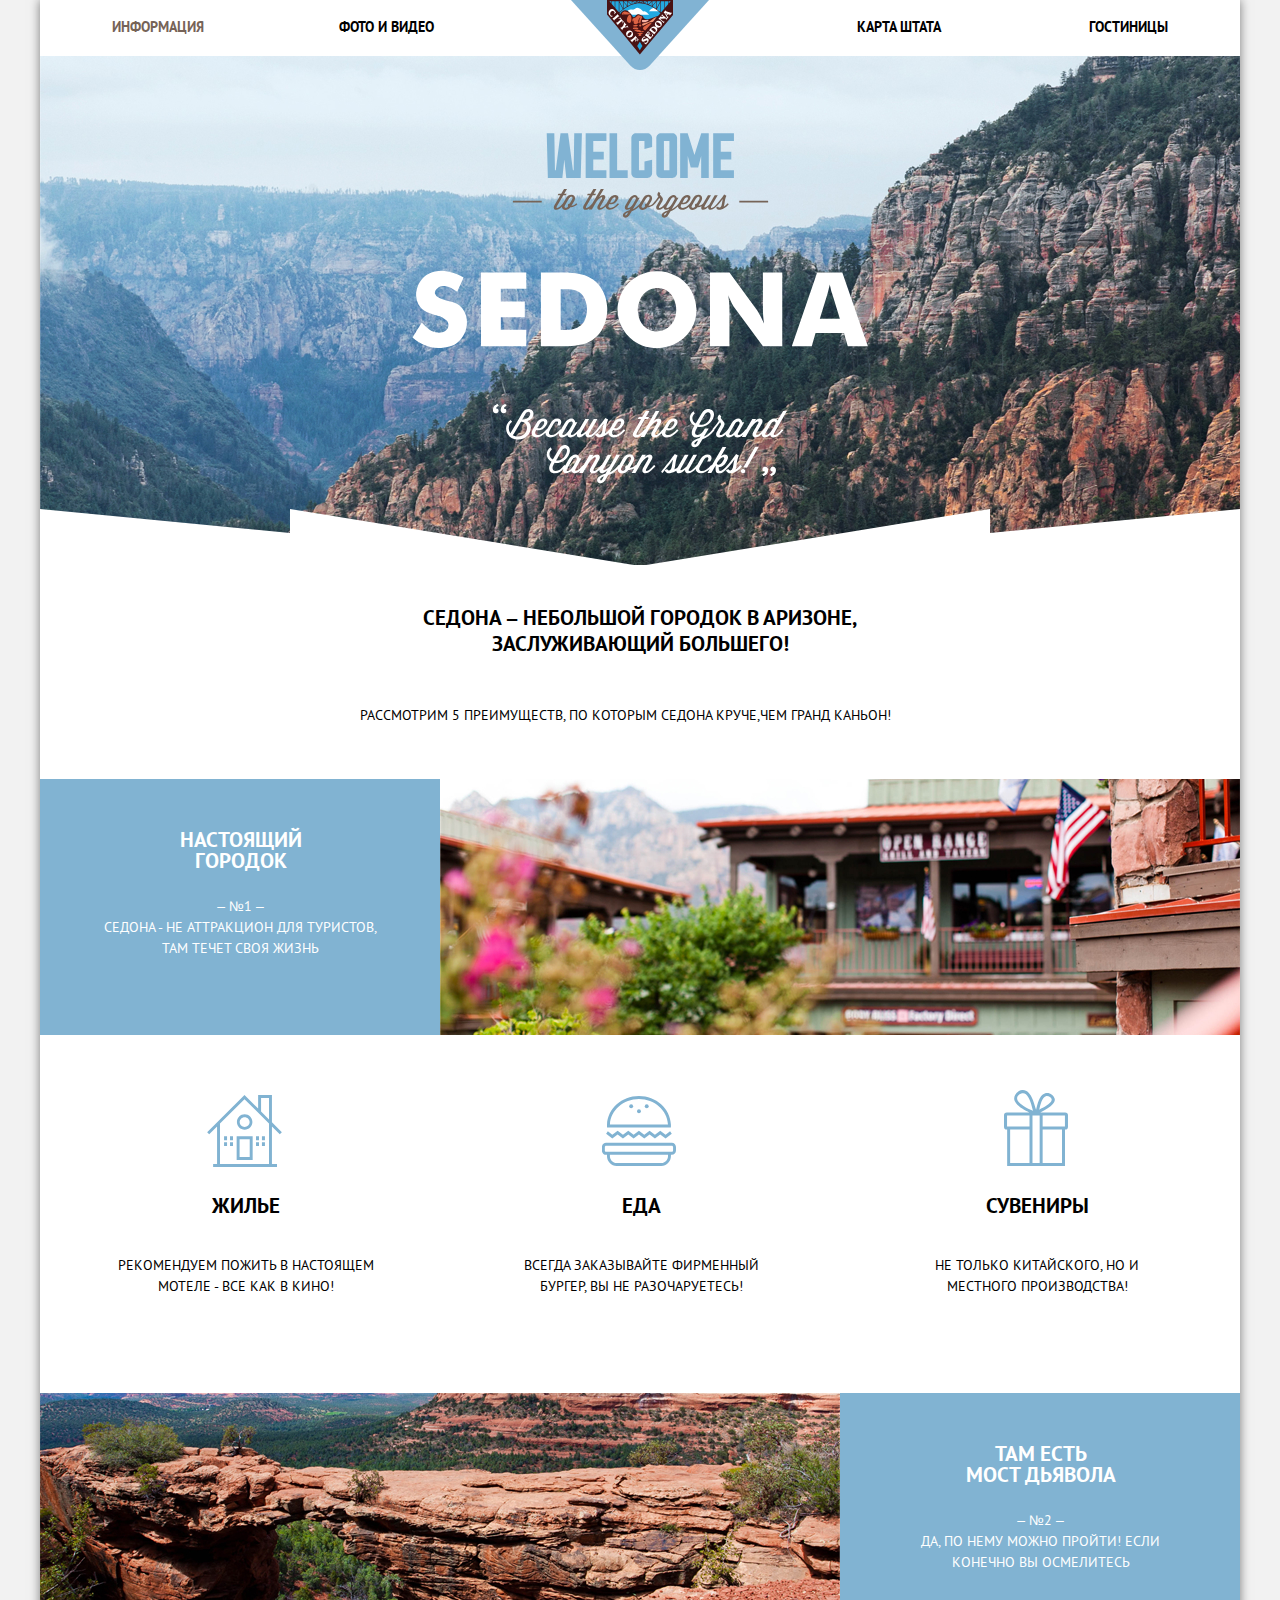
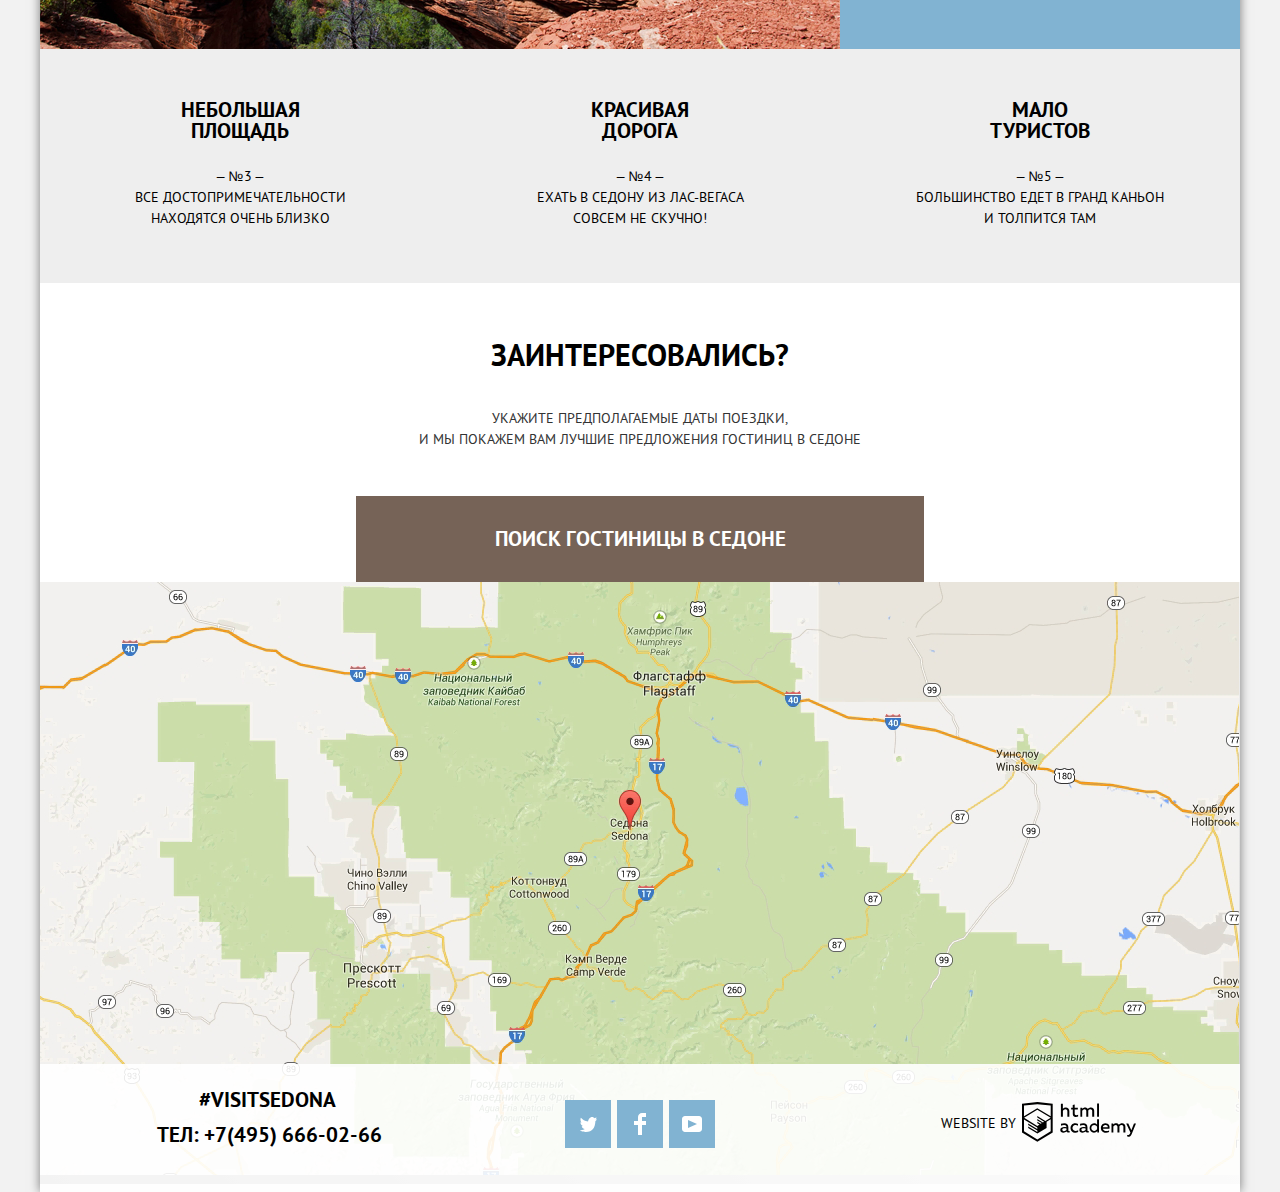
==== index.html @ 70756277 "Добавлен Java Script" ====
<!DOCTYPE html>
<html class="page" lang="ru">

<head>
  <meta charset="utf-8">
  <title>HTML Academy: Седона</title>
  <link rel="stylesheet" href="css/normalize.css">
  <link rel="stylesheet" href="css/style.css">
</head>

<body class="body-page">
  <header class="main-header">
    <nav class="navigation">
      <a class="logo"><img src="img/logo.svg" width="138" height="70" alt="логотип города Седона"></a>
        <ul class="list list-navigation">
          <li class="navigation-item">
            <a class="navigation-item-link navigation-item-link-active" href="#">Информация</a>
          </li>
          <li class="navigation-item">
            <a class="navigation-item-link" href="#">Фото и видео</a>
          </li>
          <li class="navigation-item">
            <a class="navigation-item-link" href="#">Карта штата</a>
          </li>
          <li class="navigation-item">
            <a class="navigation-item-link" href="catalog.html">Гостиницы</a>
          </li>
        </ul>
    </nav>
  </header>
  <main>
    <h1 class="visually-hidden">Добро пожаловать в Седону</h1>
    <section class="background-for-greetings">
      <h2 class="visually-hidden">Приветствуем в прекрасной Седоне, потому что Большой Каньон- отстой!</h2>
      <img class="greeting" src="img/welcome.svg" width="457" height="351" alt="Добро пожаловать в восхитительную Седону">
    </section>
    <section class="advantages">
      <h2 class="visually-hidden">Преимущества Седоны</h2>
      <div class="greetings-content">
        <p class="greetings-content-main">Седона – небольшой городок в Аризоне, заслуживающий большего!</p>
        <p class="greetings-content-item">Рассмотрим 5 преимуществ, по которым Седона круче,чем Гранд Каньон!</p>
      </div>
      <ol class="list list-of-advantages">
        <li class="advantages-item-picture">
            <div class="advantages-item feature-item-picture">
              <h3 class="advantage-title-special">Настоящий<br>городок</h3>
              <p class="advantage-number-special">– №1 –</p>
              <p class="advantage-text-special">Седона - не аттракцион для туристов, там течет своя жизнь</p>
            </div>
          <img class="house-foto" src="img/image-hotel-true-town.jpg" width="800" height="256" alt="Вид отеля в городке">
          <ul class="list part-of-advantages">
            <li class="item-part-advantages picture-house">
              <span class="name-part-advantages">Жилье</span>
              <p class="text-part-advantages">рекомендуем пожить в настоящем мотеле - все как в кино!</p>
            </li>
            <li class="item-part-advantages picture-food">
              <span class="name-part-advantages">Еда</span>
              <p class="text-part-advantages">Всегда заказывайте фирменный бургер, вы не разочаруетесь!</p>
            </li>
            <li class="item-part-advantages picture-souvenirs">
              <span class="name-part-advantages">Сувениры</span>
              <p class="text-part-advantages">Не только китайского, но и местного производства!</p>
            </li>
          </ul>
        </li>
        <li class="advantages-item-picture">
            <img class="bridge-of-the-devil" src="img/image-bridge-of-devil.jpg" width="800" height="256" alt="Вид на мост Дьявола">
            <div class="advantages-item feature-item-picture">
              <h3 class="advantage-title-special">Там есть<br>Мост дьявола</h3>
              <p class="advantage-number-special">– №2 –</p>
              <p class="advantage-text-special"> Да, по нему можно пройти! Если конечно вы осмелитесь</p>
            </div>
        </li>
        <li class="advantages-item advantages-item-gray">
            <h3 class="advantage-title">Небольшая<br> площадь</h3>
            <p class="advantage-number">– №3 –</p>
            <p class="advantage-text">все достопримечательности находятся очень близко</p>
        </li>
        <li class="advantages-item advantages-item-gray">
            <h3 class="advantage-title">Красивая<br>дорога</h3>
            <p class="advantage-number">– №4 –</p>
            <p class="advantage-text">ехать в седону из лас-вегаса совсем не скучно!</p>
        </li>
        <li class="advantages-item advantages-item-gray">
            <h3 class="advantage-title">Мало<br>туристов</h3>
            <p class="advantage-number">– №5 –</p>
            <p class="advantage-text">большинство едет в гранд каньон и толпится там</p>
        </li>
      </ol>
    </section>
    <section class="proposal">
        <h2 class="proposal-title">Заинтересовались?</h2>
        <p class="proposal-content">Укажите предполагаемые даты поездки,<br>
          И мы покажем Вам лучшие предложения гостиниц в Седоне</p>
      <div class="form-wrapper">
        <button class="button button-form">Поиск гостиницы в Седоне</button>
        <form class="find-form" action="https://echo.htmlacademy.ru" method="post" name="Поиск гостиницы в Седоне">
          <div class="find-form-date">
            <label class="find-form-label" for="date-of-arrival">Дата заезда</label>
            <input class="find-form-item arrival-date-text" id="date-of-arrival" type="text" name="arrival-date" placeholder="24 апреля 2017" aria-label="Введите дату заезда" required>
            <button class="button calendar" type="button" aria-label="Открываю календарь">
              <svg width="21" height="23" viewBox="0 0 21 23" fill="none" xmlns="http://www.w3.org/2000/svg">
                <path fill-rule="evenodd" clip-rule="evenodd" d="M16.406 3.02498H19.251C20.217 3.02498 21 3.84698 21 4.86198V21.164C21 22.179 20.217 23 19.251 23H1.75C0.784 23 0 22.179 0 21.164V4.86198C0 3.84698 0.784 3.02498 1.75 3.02498H4.593V1.64798C4.593 1.26698 4.887 0.958984 5.25 0.958984C5.612 0.958984 5.906 1.26698 5.906 1.64798V3.02498H9.844V1.64798C9.844 1.26698 10.138 0.958984 10.501 0.958984C10.862 0.958984 11.156 1.26698 11.156 1.64798V3.02498H15.094V1.64798C15.094 1.26698 15.387 0.958984 15.75 0.958984C16.112 0.958984 16.406 1.26698 16.406 1.64798V3.02498ZM19.5646 21.484C19.6466 21.3979 19.691 21.2828 19.688 21.164H19.689V4.86198C19.689 4.60898 19.493 4.40298 19.252 4.40298H16.407V5.78098C16.407 6.16198 16.113 6.46998 15.751 6.46998C15.388 6.46998 15.095 6.16198 15.095 5.78098V4.40298H11.157V5.78098C11.157 6.16198 10.863 6.46998 10.502 6.46998C10.139 6.46998 9.845 6.16198 9.845 5.78098V4.40298H5.907V5.78098C5.907 6.16198 5.613 6.46998 5.251 6.46998C4.888 6.46998 4.594 6.16198 4.594 5.78098V4.40298H1.75C1.50263 4.40953 1.30696 4.61458 1.312 4.86198V21.164C1.30696 21.4114 1.50263 21.6164 1.75 21.623H19.251C19.3698 21.6201 19.4826 21.5701 19.5646 21.484Z" fill="currentColor"/>
                <path fill-rule="evenodd" clip-rule="evenodd" d="M4.59399 9.2251H7.21899V11.2911H4.59399V9.2251ZM4.59399 12.6681H7.21899V14.7351H4.59399V12.6681ZM7.21899 16.1121H4.59399V18.1781H7.21899V16.1121ZM9.18799 16.1121H11.813V18.1781H9.18799V16.1121ZM11.813 12.6681H9.18799V14.7351H11.813V12.6681ZM9.18799 9.2251H11.813V11.2911H9.18799V9.2251ZM16.406 16.1121H13.781V18.1781H16.406V16.1121ZM13.781 12.6681H16.406V14.7351H13.781V12.6681ZM16.406 9.2251H13.781V11.2911H16.406V9.2251Z" fill="currentColor"/>
                </svg>
              </button>
          </div>
          <div class="find-form-date">
            <label class="find-form-label" for="date-of-checkout">Дата выезда</label>
            <input class="find-form-item checkout-date-text" id="date-of-checkout" type="text" name="checkout-date" placeholder="24 апреля 2017" aria-label="Введите дату выезда" required>
            <button class="button calendar" type="button" aria-label="Открываю календарь">
              <svg width="21" height="23" viewBox="0 0 21 23" fill="none" xmlns="http://www.w3.org/2000/svg">
                <path fill-rule="evenodd" clip-rule="evenodd" d="M16.406 3.02498H19.251C20.217 3.02498 21 3.84698 21 4.86198V21.164C21 22.179 20.217 23 19.251 23H1.75C0.784 23 0 22.179 0 21.164V4.86198C0 3.84698 0.784 3.02498 1.75 3.02498H4.593V1.64798C4.593 1.26698 4.887 0.958984 5.25 0.958984C5.612 0.958984 5.906 1.26698 5.906 1.64798V3.02498H9.844V1.64798C9.844 1.26698 10.138 0.958984 10.501 0.958984C10.862 0.958984 11.156 1.26698 11.156 1.64798V3.02498H15.094V1.64798C15.094 1.26698 15.387 0.958984 15.75 0.958984C16.112 0.958984 16.406 1.26698 16.406 1.64798V3.02498ZM19.5646 21.484C19.6466 21.3979 19.691 21.2828 19.688 21.164H19.689V4.86198C19.689 4.60898 19.493 4.40298 19.252 4.40298H16.407V5.78098C16.407 6.16198 16.113 6.46998 15.751 6.46998C15.388 6.46998 15.095 6.16198 15.095 5.78098V4.40298H11.157V5.78098C11.157 6.16198 10.863 6.46998 10.502 6.46998C10.139 6.46998 9.845 6.16198 9.845 5.78098V4.40298H5.907V5.78098C5.907 6.16198 5.613 6.46998 5.251 6.46998C4.888 6.46998 4.594 6.16198 4.594 5.78098V4.40298H1.75C1.50263 4.40953 1.30696 4.61458 1.312 4.86198V21.164C1.30696 21.4114 1.50263 21.6164 1.75 21.623H19.251C19.3698 21.6201 19.4826 21.5701 19.5646 21.484Z" fill="currentColor"/>
                <path fill-rule="evenodd" clip-rule="evenodd" d="M4.59399 9.2251H7.21899V11.2911H4.59399V9.2251ZM4.59399 12.6681H7.21899V14.7351H4.59399V12.6681ZM7.21899 16.1121H4.59399V18.1781H7.21899V16.1121ZM9.18799 16.1121H11.813V18.1781H9.18799V16.1121ZM11.813 12.6681H9.18799V14.7351H11.813V12.6681ZM9.18799 9.2251H11.813V11.2911H9.18799V9.2251ZM16.406 16.1121H13.781V18.1781H16.406V16.1121ZM13.781 12.6681H16.406V14.7351H13.781V12.6681ZM16.406 9.2251H13.781V11.2911H16.406V9.2251Z" fill="currentColor"/>
                </svg>
              </button>
          </div>
          <div class="find-form-visitors-wrapper">
            <div class="find-form-visitors">
              <label class="find-form-label label-adults" for="adults">Взрослые:</label>
              <div class="find-form-visitors-item">
                <button class="button button-minus" type="button" aria-label="Уменьшить количество взрослых">
                  <svg class="minus-picture" width="12" height="3" viewBox="0 0 12 3" xmlns="http://www.w3.org/2000/svg">
                    <rect width="12" height="3"/>
                  </svg>
                </button>
                <input class="input find-form-item adults-number spiner-delete" type="number" name="number-of-adults" id="adults" placeholder="2" min="0" aria-label="Ввести количество взрослых">
                <button class="button button-plus" type="button" aria-label="Увеличить количество взрослых">
                  <svg width="11" height="11" viewBox="0 0 11 11" xmlns="http://www.w3.org/2000/svg">
                    <path fill-rule="evenodd" clip-rule="evenodd" d="M4.23086 6.76932V11H6.76932V6.76932H11V4.23086H6.76932V0H4.23085V4.23086H0V6.76932H4.23086Z"/>
                  </svg>
                </button>
              </div>
            </div>
            <div class="find-form-visitors">
              <label class="find-form-label label-children" for="children">Дети:</label>
              <div class="find-form-visitors-item">
                <button class="button button-minus" type="button" aria-label="Уменьшить количество детей">
                  <svg class="minus-picture" width="12" height="3" viewBox="0 0 12 3" xmlns="http://www.w3.org/2000/svg">
                    <rect width="12" height="3"/>
                  </svg>
                </button>
                <input class="input find-form-item children-number spiner-delete" type="number" name="number-of-children" id="children" placeholder="0" min="0" aria-label="Ввести количество детей">
                <button class="button button-plus" type="button" aria-label="Увеличить количество детей">
                  <svg width="11" height="11" viewBox="0 0 11 11" xmlns="http://www.w3.org/2000/svg">
                    <path fill-rule="evenodd" clip-rule="evenodd" d="M4.23086 6.76932V11H6.76932V6.76932H11V4.23086H6.76932V0H4.23085V4.23086H0V6.76932H4.23086Z"/>
                  </svg>
                </button>
              </div>
            </div>
          </div>
          <button class="button button-find" type="submit">Найти</button>
        </form>
      </div>
    </section>
    <section>
      <h2 class="visually-hidden">Карта местонахождения Седоны</h2>
      <div class="wrapper-map">
        <iframe src="https://www.google.com/maps/embed?pb=!1m18!1m12!1m3!1d838135.7737049005!2d-112.32454442471088!3d34.85703474529439!2m3!1f0!2f0!3f0!3m2!1i1024!2i768!4f13.1!3m3!1m2!1s0x872da132f942b00d%3A0x5548c523fa6c8efd!2z0KHQtdC00L7QvdCwLCDQkNGA0LjQt9C-0L3QsCA4NjMzNiwg0KHQqNCQ!5e0!3m2!1sru!2sru!4v1592924100753!5m2!1sru!2sru" width="1200" height="594" style="border:0;" allowfullscreen="" aria-hidden="false" tabindex="0"></iframe>
      </div>
    </section>
  </main>
  <footer class="main-footer index">
    <div class="container">
      <div class="contacts">
        <p>#visitsedona</p>
        <a href="tel:+74956660266" aria-label="Позвонить по телефону"> тел: +7(495) 666-02-66</a>
      </div>
        <ul class="list social-networks-list">
          <li class="social-networks-item">
            <a class="social-link" href="#" aria-label="Переход на Twiiter">
              <svg width="17" height="16" viewBox="0 0 17 16" fill="none" xmlns="http://www.w3.org/2000/svg">
                <path d="M10.95 1.14409C12.635 0.648089 13.934 1.41409 14.527 2.32309C15.2 2.09209 15.858 1.84209 16.538 1.61509C16.5249 2.30145 16.2117 2.94761 15.681 3.38309C16.366 3.55309 16.985 2.89209 16.985 2.89209C16.816 3.89209 15.979 4.68009 15.422 4.91609C15.191 11.6661 12.247 16.1331 5.34498 15.9981H4.89898C4.48898 15.9981 0.734977 15.5381 0.000976562 14.1111C2.27198 14.3071 3.89398 13.6891 4.69398 12.9341C3.73398 12.6341 2.01498 12.4571 1.71498 9.98409C2.06398 10.0901 2.27898 10.2121 2.90498 10.1031C1.70498 9.24709 0.373977 8.53009 0.447977 6.33009C0.732977 6.65809 1.51498 6.86609 1.78798 6.80209C1.08498 6.56109 -0.182023 3.44209 0.893977 1.85009C2.71198 3.70409 4.62898 5.45609 8.04598 5.62309C8.25398 3.33009 9.18298 1.79309 10.95 1.14409Z" fill="white"/>
                </svg>
            </a>
          </li>
          <li class="social-networks-item">
            <a class="social-link" href="#" aria-label="Переход на Facebook">
              <svg width="12" height="22" viewBox="0 0 12 22" fill="none" xmlns="http://www.w3.org/2000/svg">
                <path d="M12 4V0H8C5.79086 0 4 1.79086 4 4V8H0V12H4V22H8V12H12V8H8V4H12Z" fill="white"/>
                </svg>
            </a>
          </li>
          <li class="social-networks-item">
            <a class="social-link" href="#" aria-label="Переход на Youtube">
              <svg width="20" height="16" viewBox="0 0 20 16" fill="none" xmlns="http://www.w3.org/2000/svg">
                <path fill-rule="evenodd" clip-rule="evenodd" d="M3 0H17C18.65 0 20 1.35 20 3V13C20 14.65 18.65 16 17 16H3C1.35 16 0 14.65 0 13V3C0 1.35 1.35 0 3 0ZM6.027 4.002V11.998L15.014 8L6.027 4.002Z" fill="white"/>
                </svg>
            </a>
          </li>
        </ul>
      <div class="developer">
        <p class="developer-text">Website by </p>
        <a class="developer-link" href="https://htmlacademy.ru/intensive/htmlcss" aria-label="Переход на HTML Academy">
          <svg width="115" height="41" viewBox="0 0 115 41" fill="none" xmlns="http://www.w3.org/2000/svg">
            <path fill-rule="evenodd" clip-rule="evenodd" d="M15.5197 1.05737H15.3509L0 2.71895V31.4945L15.3509 40.8382L30.7018 31.4945V2.71895L15.5197 1.05737ZM77.0183 2.62185H75.0876V15.7311H77.0183V2.62185ZM40.8619 2.63264V7.76843C41.6131 6.9864 42.6386 6.5436 43.7105 6.53843C44.6823 6.47908 45.6329 6.84495 46.3253 7.54479C47.0177 8.24462 47.3866 9.21244 47.3399 10.2068V15.7634H45.367V10.4658C45.4231 9.94897 45.2754 9.43059 44.9566 9.02553C44.6377 8.62047 44.174 8.36218 43.6683 8.3079H43.3518C42.3456 8.36979 41.4321 8.9295 40.9041 9.80764V15.7634H38.8995V2.63264H40.8619ZM77.0183 31.4837H75.2775V30.0595C74.4828 31.1353 73.23 31.7538 71.9119 31.7211C69.4751 31.5528 67.5825 29.4822 67.5825 26.9845C67.5825 24.4867 69.4751 22.4162 71.9119 22.2479C73.1195 22.2052 74.2818 22.7203 75.0771 23.6505V18.3205H77.0183V31.4837ZM47.0656 30.0595C47.263 30.0515 47.4583 30.0152 47.6459 29.9516V31.3866C47.2482 31.5404 46.826 31.6172 46.4009 31.6132C45.6482 31.6769 44.9394 31.2429 44.639 30.5342C43.7036 31.31 42.5302 31.7227 41.3261 31.6995C39.733 31.6995 38.256 30.804 38.256 28.9482C38.256 26.65 40.3661 25.9379 42.1702 25.9379C42.9402 25.9505 43.707 26.0408 44.4596 26.2076V25.884C44.4596 24.805 43.6578 23.9742 42.1491 23.9742C41.0585 23.9764 39.9804 24.2116 38.9839 24.6647V22.8305C40.0678 22.451 41.204 22.2506 42.3495 22.2371C44.8394 22.2371 46.3693 23.4455 46.3693 26.1753V29.4121C46.3546 29.5668 46.401 29.721 46.4981 29.8406C46.5951 29.9601 46.7349 30.035 46.8862 30.0487H47.0656V30.0595ZM40.2711 28.8403C40.298 29.229 40.4761 29.5905 40.7655 29.844C41.055 30.0974 41.4317 30.2217 41.8115 30.189H41.9275C42.8819 30.1906 43.7973 29.8022 44.4702 29.11V27.5779C43.842 27.4414 43.2026 27.3655 42.5605 27.3513C41.5055 27.3513 40.2817 27.7074 40.2817 28.8403H40.2711ZM56.0229 22.9384C55.1962 22.4632 54.2596 22.2246 53.3115 22.2479H52.9422C51.7332 22.2873 50.5891 22.8166 49.7619 23.7192C48.9347 24.6218 48.4923 25.8236 48.5321 27.06V27.5024C48.6957 30.0004 50.805 31.8921 53.2482 31.7318C54.2519 31.7555 55.2477 31.5452 56.1601 31.1168V29.2718C55.3769 29.7215 54.4945 29.9591 53.5963 29.9624C52.5199 30.0288 51.4963 29.4793 50.9385 28.5356C50.3806 27.5918 50.3806 26.4095 50.9385 25.4658C51.4963 24.522 52.5199 23.9725 53.5963 24.039C54.461 24.0357 55.3066 24.2989 56.0229 24.7942V22.9384ZM66.1514 30.0595C66.3488 30.0515 66.5441 30.0152 66.7317 29.9516V31.3866C66.334 31.5404 65.9118 31.6172 65.4867 31.6132C64.734 31.6769 64.0252 31.2429 63.7248 30.5342C62.7894 31.31 61.616 31.7227 60.4119 31.6995C58.8188 31.6995 57.3417 30.804 57.3417 28.9482C57.3417 26.65 59.4518 25.9379 61.256 25.9379C62.0259 25.9505 62.7928 26.0408 63.5454 26.2076V25.884C63.5454 24.805 62.7436 23.9742 61.2349 23.9742C60.1443 23.9764 59.0662 24.2116 58.0697 24.6647V22.8305C59.1536 22.451 60.2897 22.2506 61.4353 22.2371C63.9252 22.2371 65.455 23.4455 65.455 26.1753V29.4121C65.4404 29.5668 65.4868 29.721 65.5838 29.8406C65.6809 29.9601 65.8207 30.035 65.972 30.0487H66.1514V30.0595ZM59.855 29.8481C59.5632 29.5943 59.3837 29.2311 59.3569 28.8403H59.378C59.378 27.7074 60.5385 27.3513 61.6569 27.3513C62.299 27.3655 62.9383 27.4414 63.5665 27.5779V29.11C62.8937 29.8022 61.9782 30.1906 61.0239 30.189H60.9078C60.5263 30.2247 60.1469 30.1019 59.855 29.8481ZM69.3271 26.9305C69.3271 25.2859 70.6308 23.9526 72.239 23.9526L72.2601 24.0066C73.4742 24.0066 74.5742 24.7382 75.0665 25.8732V28.0311C74.5856 29.1871 73.4673 29.9296 72.239 29.9084C70.6308 29.9084 69.3271 28.5752 69.3271 26.9305ZM83.3486 22.2479C86.8408 22.2479 88.0541 25.1395 87.4844 27.7397H80.922C81.1436 29.3582 82.6839 30.0163 84.2876 30.0163C85.2509 30.0196 86.2027 29.8021 87.0729 29.3797V31.1061C86.0736 31.5421 84.9939 31.7519 83.9078 31.7211C81.2385 31.7211 78.8963 30.189 78.8963 26.9521C78.8362 25.7502 79.2482 24.5736 80.0408 23.6841C80.8334 22.7945 81.9408 22.2658 83.1165 22.2155H83.3486V22.2479ZM80.8693 26.1753C80.9704 24.8237 82.1216 23.8104 83.4436 23.9095H83.4858C84.1064 23.8531 84.7196 24.08 85.1612 24.5295C85.6028 24.979 85.8275 25.6051 85.7752 26.24H80.8693V26.1753ZM89.489 31.4621V22.4961H91.2298V23.575C91.9777 22.7197 93.041 22.2229 94.1628 22.2047C95.2951 22.1328 96.3712 22.7163 96.9482 23.7153C97.7407 22.8335 98.8477 22.3161 100.018 22.2803C100.952 22.2327 101.859 22.6011 102.507 23.2901C103.154 23.9792 103.478 24.9213 103.394 25.8732V31.4837H101.39V25.9271C101.437 25.4734 101.306 25.0191 101.024 24.6647C100.743 24.3104 100.336 24.0852 99.8917 24.039H99.6174C98.7512 24.0941 97.9525 24.536 97.4335 25.2474V31.4837H95.4289V25.9271C95.4728 25.47 95.3357 25.0139 95.0481 24.6611C94.7606 24.3082 94.3467 24.088 93.8991 24.0497H93.6881C92.7466 24.1344 91.8915 24.6449 91.3564 25.4416V31.5161H89.5312L89.489 31.4621ZM113.977 22.4745H111.972L109.324 29.2718L106.306 22.4853H104.196L108.417 31.5484L108.237 32.0016C107.72 33.3611 107.003 34.0516 106.053 34.0516C105.75 34.0548 105.447 34.0112 105.156 33.9221V35.6161C105.536 35.7125 105.926 35.7632 106.317 35.7671C107.646 35.7671 108.902 35.0226 109.851 32.6813L113.977 22.4745ZM52.689 6.78658V3.54974L50.7266 4.01369V6.73264H49.144V8.49132H50.7899V12.9905C50.7231 13.817 51.0244 14.6301 51.61 15.2038C52.1955 15.7775 53.0028 16.0505 53.8073 15.9468C54.5996 15.9535 55.3875 15.8259 56.139 15.5692V13.8429C55.5727 14.0781 54.9672 14.199 54.356 14.199C53.2165 14.199 52.689 13.8105 52.689 12.6237V8.5129H55.8541V6.78658H52.689ZM58.3862 15.7526V6.75421H60.1376V7.83316C60.8811 6.97655 61.9403 6.476 63.0601 6.45211C64.1624 6.38099 65.2146 6.93142 65.8032 7.88711C66.5958 7.00534 67.7028 6.48794 68.8734 6.45211C69.8138 6.41462 70.7233 6.79859 71.364 7.50353C72.0046 8.20846 72.3126 9.16418 72.2073 10.1205V15.7418H70.2028V10.1853C70.2499 9.73151 70.1184 9.27721 69.8373 8.92287C69.5561 8.56853 69.1485 8.34334 68.7046 8.29711H68.4619C67.5957 8.35228 66.797 8.7942 66.278 9.50553V15.7418H64.2734V10.1853C64.3206 9.73151 64.1891 9.27721 63.9079 8.92287C63.6268 8.56853 63.2191 8.34334 62.7752 8.29711H62.5326C61.5911 8.38181 60.736 8.89229 60.2009 9.68895V15.7634H58.3862V15.7526ZM28.6972 30.3033L28.7078 30.2968L28.6972 30.3184V30.3033ZM28.6972 18.3205V30.3033L15.3509 38.4321L2.00459 30.3184V18.5147L15.2876 26.6068V28.0311L6.18257 22.5284V23.9418L15.3404 29.5632V31.0629L6.19312 25.4955V26.9521L15.3509 32.5734L24.5826 26.9197V20.8129L28.6972 18.3205ZM28.7078 16.7776L25.0362 18.9355L23.3482 20.0145L15.3087 15.0837V16.4971L22.156 20.7266L22.0083 20.8237L20.9532 21.4063L15.2876 17.9537V19.3995L19.761 22.1184L18.706 22.8413L15.3298 20.7913V22.2047L17.5454 23.5426L15.2982 24.9021L2.11009 16.864L15.3087 8.72869L28.7078 16.7776ZM15.2876 7.27211L28.7078 15.3534V4.56395L15.3615 3.12895L2.01514 4.56395V15.3534L15.2876 7.27211Z" fill="currentColor"/>
          </svg>
        </a>
      </div>
    </div>
  </footer>
  <script src="/js/form.js"></script>
</body>
</html>
---- css/style.css ----
@font-face {
  font-family: "PT Sans";
  font-weight: normal;
  font-style: normal;
  src: local("PT Sans"),
    url("../fonts/ptsans.woff2") format("woff2"),
    url("../fonts/ptsans.woff") format("woff");
}

@font-face {
  font-family: "PT Sans";
  font-weight: bold;
  src: local("PT Sans Bold"),
  url("../fonts/ptsansbold.woff2") format("woff2"),
  url("../fonts/ptsansbold.woff") format("woff");
}

:root {
  --basic-grey: #888888;
  --basic-grey-light: #f2f2f2;
  --basic-grey-dark: #666666;
  --basic-black: #000000;
  --basic-black-light: #333333;
  --basic-white: #ffffff;
  --basic-blue-light: #81b3d2;
  --basic-blue: #669ec0;
  --basic-blue-dark: #5496bd;
  --basic-grey-rectangle: #eeeeee;
  --basic-grey-hover: #ebebeb;
  --basic-brown: #604e43;
  --basic-brown-light: #766357;
  --basic-brown-dark: #503e33;
  --basic-transparent-footer: rgba(255, 255, 255, 0.9);
  --basic-button-active: rgba(255, 255, 255, 0.3);
  --basic-body-shadow: rgba(0, 0, 0, 0.5);
  --basic-grey-disabled: #6a6a6a;
  --basic-grey-line: #e5e5e5;
  --basic-grey-slider: #ababab;
  --basic-grey-minus: #a9a9a9;
  --bground-image-full-gradient-from: #86b7d5;
  --bground-image-full-gradient-to: #e1ab84;
  --bground-filter-gradient-from: #698fb6;
  --bground-filter-gradient-to: #735c54;
  --star-width: 23px;
}

*,
*::before,
*::after {
  box-sizing: border-box;
}

.spiner-delete::-webkit-outer-spin-button,
.spiner-delete::-webkit-inner-spin-button {
  -webkit-appearance: none;
  margin: 0;
}

.spiner-delete {
  -moz-appearance: textfield;
}

a {
  text-decoration: none;
}

.navigation-item-link,
.developer-link,
.hotel-title {
  color: var(--basic-black);
}

.navigation-item-link:not(.navigation-item-link-active):hover,
.developer-link:hover,
.hotel-title:hover {
  color: var(--basic-blue-light);
}

.navigation-item-link:not(.navigation-item-link-active):active,
.developer-link:active,
.hotel-title:active {
  color: var(--basic-black);
  opacity: 0.3;
}

.navigation-item-link-active {
  color: var(--basic-brown-light);
}

body {
  max-width: 1200px;
  margin-left: auto;
  margin-right: auto;

  font-style: normal;
  font-size: 14px;
  line-height: 26px;
  font-family: "PT Sans", Arial, sans-serif;
  text-transform: uppercase;
  color: var(--basic-black);

  background-color: var(--basic-grey-light);
  box-shadow: 0 0 10px var(--basic-body-shadow);
}

.page {
  height: 100%;
}
.body-page {
  display: grid;
  grid-template-rows: min-content 1fr min-content;
  align-content: start;
  min-height: 100%;
}

.list {
  padding: 0;
  margin: 0;
  list-style: none;
}

.button {
  line-height: 21px;
  font-weight: bold;
  color: var(--basic-white);
  border: none;
  text-transform: uppercase;
  outline: none;
}

.input {
  border: 0;
  outline: none;
}

.visually-hidden {
  position: absolute;

  width: 1px;
  height: 1px;
  margin: -1px;
  padding: 0;

  overflow: hidden;
  border: 0;
  clip: rect(0 0 0 0);
}

.main-header {
  min-height: 56px;

  background-color: var(--basic-white);
}

.navigation {
  position: relative;

  padding-top: 14px;
  padding-bottom: 16px;
}

.list-navigation {
  display: grid;
  grid-template-columns: 227px 1fr 1fr 227px;
  grid-template-rows: auto;
  align-content: center;
  margin-left: 72px;
  margin-right: 72px;
}

.navigation-item:nth-child(4n+3){
  text-align: right;
}

.navigation-item:nth-child(4n+4) {
  text-align: right;
}

.navigation li {
  font-weight: bold;
}

.logo {
  position: absolute;
  top: 0;
  left: calc((100% - 138px) / 2);
  z-index: 1;
}

.background-for-greetings {
  position: relative;

  display: flex;
  min-height: 509px;

  background-image: url("../img/background-photo-full.jpg"), linear-gradient(to right bottom, var(--bground-image-full-gradient-from), var(--bground-image-full-gradient-to));
  background-size: cover;
  background-repeat: no-repeat;
}

.background-for-greetings::after {
  position: absolute;
  top: 453px;

  display: block;
  width: 1200px;
  height: 57px;

  content: "";
  background-image: url("../img/background-mask.svg");
  background-repeat: no-repeat;
}

.greeting {
  margin-left: auto;
  margin-right: auto;
  margin-top: 77px;
}

.greetings-content {
  padding-top: 1px;

  font-size: 21px;
  font-weight: bold;
  text-align: center;
}

.greetings-content-main {
  max-width: 470px;
  min-height: 80px;
  margin-bottom: 17px;
  margin-top: 39px;
  margin-left: auto;
  margin-right: auto;

  text-align: center;
}

.greetings-content-item {
  margin-top: 16px;
  margin-left: 270px;
  margin-bottom: 51px;
  margin-right: 300px;

  font-style: normal;
  font-size: 14px;
  line-height: 26px;
  font-weight: normal;
}

.advantages {
  background-color: var(--basic-white);
}

.list-of-advantages {
  display: flex;
  flex-wrap: wrap;
}

.feature-picture {
  display: grid;
  grid-template-columns: 1fr 2fr;
}

.feature-item-picture {
  display: inline-block;
  vertical-align: middle;

  text-align: center;
  color: var(--basic-white);

  background-color: var(--basic-blue-light);
}

.advantages-item-picture {
  display: flex;
  flex-wrap: wrap;

  background-color: var(--basic-blue-light);
}

.name-part-advantages,
.advantage-title-special,
.advantage-title {
  font-style: normal;
  font-size: 21px;
  line-height: 21px;
  font-weight: bold;
  text-align: center;
}

.advantages-item {
  max-width: 400px;
  padding-top: 50px;
  padding-right: 51px;
  padding-bottom: 54px;
  padding-left: 52px;

  text-align: center;
}

.advantages-item h3,
.advantages-item p {
  margin: 0;
  padding: 0;
}

.advantages-item-gray {
  padding-left: 71px;
  padding-right: 71px;

  background-color: var(--basic-grey-rectangle);
}

.advantages-item h3 {
  margin-bottom: 25px;
}

.advantage-number,
.advantage-number-special {
  margin-bottom: 23px;

  text-align: center;
  line-height: 21px;
}

.advantage-text,
.advantage-text-special {
  line-height: 21px;
}

.part-of-advantages {
  display: grid;
  grid-template-columns: 1fr 1fr 1fr;

  background-color: var(--basic-white);
}

.item-part-advantages {
  display: block;
  vertical-align: middle;

  text-align: center;
}

.item-part-advantages:first-child {
  position: relative;

  padding-top: 160px;
  padding-right: 62px;
  padding-bottom: 82px;
  padding-left: 73px;
}

.item-part-advantages:nth-child(2) {
  position: relative;

  padding-top: 160px;
  padding-right: 59px;
  padding-bottom: 82px;
  padding-left: 61px;
}

.item-part-advantages:last-child {
  position: relative;

  padding-top: 160px;
  padding-right: 65px;
  padding-bottom: 81px;
  padding-left: 59px;
}

.picture-house::before {
  position: absolute;
  top: 60px;
  left: 167px;

  margin-left: auto;
  margin-right: auto;

  content: url("../img/icon-house.svg");
}

.picture-food::before {
  position: absolute;
  top: 61px;
  left: 162px;

  margin-left: auto;
  margin-right: auto;

  content: url("../img/icon-food.svg");
}

.picture-souvenirs::before {
  position: absolute;
  top: 55px;
  right: 172px;

  content: url("../img/icon-souvenirs.svg");
}

.image-part-advantages {
  margin-left: auto;
  margin-right: auto;
}

.name-part-advantages {
  display: inline-block;
  margin-bottom: 25px;
}

.text-part-advantages {
  line-height: 21px;
}

.proposal {
  position: relative;

  padding-top: 55px;
  padding-bottom: 86px;

  background-color: var(--basic-white);
}

.proposal-title {
  margin-top: 0;
  margin-bottom: 36px;

  font-size: 30px;
  line-height: 34px;
  font-weight: bold;
  color: var(--basic-black);
  text-align: center;
}

.proposal-content {
  margin-bottom: 46px;

  font-size: 14px;
  line-height: 21px;
  font-weight: normal;
  color: var(--basic-black-light);
  text-align: center;
}

.form-wrapper {
  position: absolute;
  left: 316px;

  max-width: 568px;
  max-height: 481px;
  margin-left: auto;
  margin-right: auto;
}

.button-form {
  width: 568px;
  height: 86px;

  font-style: normal;
  font-size: 21px;
  line-height: 26px;
  font-weight: bold;

  background-color: var(--basic-brown-light);
}

.find-form {
  background-color: var(--basic-white);
}

.wrapper-map {
  background-image: url("../img/map.png"), linear-gradient(45deg, var(--basic-grey), var(--basic-grey-light));
  background-repeat: no-repeat;
}

.index {
  z-index: 2;

  margin-top: -120px;
}

.main-footer {
  background-color: var(--basic-transparent-footer);
}
.container {
  display: grid;
  grid-template-columns: 1fr 1fr 1fr;
  min-height: 120px;
}

.contacts {
  display: flex;
  flex-direction: column;
  align-items: flex-start;
  padding-top: 23px;
  padding-bottom: 36px;
  padding-left: 117px;
}

.contacts p {
  margin-top: 0;
  margin-bottom: 9px;
  width: auto;
  padding-left: 42px;

  font-size: 21px;
  font-weight: bold;
  color: var(--basic-black);
}

.contacts a {
  width: auto;

  font-size: 21px;
  font-weight: bold;
  color: var(--basic-black);
}

.social-networks-list {
  display: grid;
  grid-template-columns: 46px 46px 46px;
  align-content: center;
  column-gap: 6px;
  justify-content: center;
  height: 120px;
}

.social-networks-item {
  width: 46px;
  height: 48px;

  background-color: var(--basic-blue-light);
}

.social-link {
  display: flex;
  height: 100%;
}

.social-networks-item svg {
  margin: auto;
}

.developer {
  display: flex;
  align-items: center;
  justify-content: flex-end;
  padding-top: 37px;
  padding-right: 103px;
  padding-bottom: 42px;
}

.developer-text {
  margin: 0;
  padding-bottom: 5px;
  font-weight: normal;
}

.developer-link {
  display: block;
  width: 115px;
  margin-left: 6px;
}

.developer img {
  vertical-align: middle;

  box-sizing: content-box;
}

/*modal*/
.modal {
  width: 568px;
  height: 486px;
}

.modal h2 {
  height: 86px;
  margin: 0;

  font-size: 21px;
  line-height: 26px;
  text-align: center;
  font-weight: bold;
  color: var(--basic-white);

  background-color: var(--basic-brown-light);
}

.filters-of-hotels {
  min-height: 217px;
}

.form-filter {
  display: grid;
  grid-template-columns: 2fr 1fr;
  width: 1200px;
  min-height: 217px;

  background-image: url("../img/background-filter.png"), linear-gradient(45deg, var(--bground-filter-gradient-from), var(--bground-filter-gradient-to));
  background-size: cover;
  background-repeat: no-repeat;
}

.filter-wrapper {
  display: flex;
}

.filter {
  margin-top: 25px;
  margin-left: 72px;
  padding: 0;

  border: none;
}

.filter:last-child {
  margin-left: 119px;
}

.filter-name {
  margin-bottom: 25px;

  font-size: 16px;
  line-height: 21px;
  font-weight: bold;
  color: var(--basic-white);
}

.filter-list-item {
  margin-bottom: 25px;
  margin-left: 39px;
}

.filter-list-item label:hover {
  cursor: pointer;
}

.filter-checkbox {
  margin-right: 13px;
}

.filter-list-item label {
  /*может и убрать*/
  position: relative;

  display: block;

  font-size: 14px;
  line-height: 21px;
  font-weight: normal;
  color: var(--basic-white);

  user-select: none;
}

.filter-checkbox + label::before {
  position: absolute;
  top: 0;
  left: -39px;

  width: 23px;
  height: 23px;

  background-image: url("../img/checkbox-off.svg");
  background-repeat: no-repeat;

  content: "";
}

.filter-checkbox:hover + label::before {
  cursor: pointer;
}

.filter-checkbox:checked + label::before {
  position: absolute;

  width: 27px;

  background-image: url("../img/checkbox-on.svg");
  background-repeat: no-repeat;
}

.filter-checkbox:disabled + label::before {
  position: absolute;
  top: 0;
  left: -39px;

  width: 23px;
  height: 23px;

  background-image: url("../img/checkbox-off-disabled.svg");
  background-repeat: no-repeat;

  content: "";
  cursor: default;
}

.filter-checkbox:checked:disabled + label::before {
  position: absolute;

  width: 27px;

  background-image: url("../img/checkbox-on-disabled.svg");
  background-repeat: no-repeat;

  cursor: default;
}

.filter-checkbox:disabled + label {
  color: var(--basic-grey-disabled);
  cursor: default;
}

.filter-cost {
  position: relative;
  margin-top: 25px;
  margin-left: 10px;
}

.cost-per-day {
  font-size: 16px;
  line-height: 21px;
  font-weight: bold;
  color: var(--basic-white);
}

.interval-cost {
  display: flex;
  width: 317px;
  margin-top: 11px;
  margin-bottom: 11px;

  text-align: center;
  color: var(--basic-white);

  border: 2px solid var(--basic-white);
  box-sizing: border-box;
  border-radius: 2px;
}

.min-cost::placeholder,
.max-cost::placeholder {
  color: var(--basic-white);
  opacity: 1;
}

.min-cost:focus::placeholder,
.max-cost:focus::placeholder {
  color: transparent;
}

.min-cost,
.max-cost {
  height: 32px;
  padding: 0 4px;

  font-size: 14px;
  line-height: 21px;
  font-weight: normal;
  text-align: center;
  text-transform: uppercase;
  color: var(--basic-white);

  background-color: transparent;
  border: none;

  overflow: hidden;
}

.min-cost {
  width: 154px;
  margin-right: 4px;
}

.max-cost {
  width: 155px;
}

.filter-separate-line {
  position: absolute;
  top: 44px;
  left: 156px;

  display: block;
  width: 2px;
  height: 22px;

  background-color: var(--basic-white);
}

.slider {
  position: relative;

  width: 316px;
  height: 21px;
  margin-bottom: 23px;
}

.side-slider {
  position: absolute;
  top: 9px;

  width: 317px;
  height: 2px;

  background-color: var(--basic-white);
  opacity: 0.3;
}

.main-slider {
  position: absolute;
  top: 9px;

  width: 248px;
  height: 2px;
  margin-left: 14px;

  background-color: var(--basic-white);
}

.slider-button {
  position: absolute;

  display: block;
  width: 4px;
  height: 4px;
  padding: 0;

  border-radius: 50%;
  background-color: var(--basic-grey-slider);
  border: 8px solid var(--basic-white);
  box-shadow: 0 2px 0 0 var(--basic-grey-slider);

  box-sizing: content-box;
}

.slider-button:first-child {
  top: 0;
  left: 0;

  margin-bottom: 23px;
}

.slider-button:last-child {
  left: 252px;
}

.slider-button:hover {
  width: 5px;
  height: 5px;

  border-radius: 18px;
  cursor: pointer;
}

.filter-button {
  width: 137px;
  height: 36px;
  margin-left: 84px;

  font-size: 14px;
  line-height: 21px;
  font-weight: normal;
  color: var(--basic-white);

  background-color: transparent;
  border: 2px solid var(--basic-white);
  box-sizing: border-box;
  border-radius: 2px;
}

.filter-button:hover {
  color: var(--basic-black);

  background-color: var(--basic-white);
  cursor: pointer;
}

.hotels-container {
  display: grid;
  grid-template-rows: min-content min-content min-content;
}

.filter-sorting {
  display: flex;
  align-items: center;
  justify-content: space-between;
  padding-top: 29px;
  padding-left: 73px;
  padding-right: 73px;
  padding-bottom: 31px;

  background-color: var(--basic-white);
}

.find {
  min-width: 159px;
  max-width: 159px;
  padding-right: 10px;
}
.finding {
  font-size: 21px;
  line-height: 26px;
  font-weight: bold;
}

.sorting {
  display: flex;
  min-width: 846px;

  font-size: 12px;
  line-height: 18px;
  font-weight: normal;
}

.sorting-types-list {
  display: flex;
  align-items: flex-start;
  justify-content: space-between;
  margin-left: 40px;
  margin-top: 1px;
}

.sorting-type-item:not(:last-child) {
  margin-right: 32px;
}

.sorting-button {
  padding: 0;

  color: var(--basic-black);
  opacity: 0.3;

  background-color: transparent;
  border-bottom: 1px dashed var(--basic-black);
}

.sorting-button:not(.sorting-button-active):hover {
  color: var(--basic-blue-light);

  border-bottom: 1px dashed var(--basic-blue-light);
  opacity: 1;

  cursor: pointer;
}

.sorting-button:active {
  color: var(--basic-black);

  cursor: pointer;
  border:none;
  opacity: 1;
}

.sorting-button-active {
  color: var(--basic-blue-light);

  border: none;
  opacity: 1;
}

.sorting-switcher {
  display: flex;
  justify-content: center;
  align-items: center;
}

.control-arrow {
  padding: 6px;

  background-color: transparent;
  border: none;
  opacity: 0.2;
}

.control-arrow-active {
  transform: rotate(180deg);
}

.control-arrow:not(.control-arrow-active):hover {
  cursor: pointer;
  opacity: 1;
}

.control-arrow:not(.control-arrow-active):active {
  color: var(--basic-blue-light);

  border: none;
  cursor: pointer;
}

.control-arrow-active {
  color: var(--basic-blue-light);

  opacity: 1;
}

.find-form {
  padding-top: 55px;
  padding-right: 55px;
  padding-bottom: 53px;
  padding-left: 55px;
}

.find-form,
.find-form-item {
  line-height: 26px;
  font-weight: bold;
  text-transform: uppercase;
}

.find-form-date,
.find-form-visitors-wrapper,
.find-form-visitors {
  position: relative;

  display: flex;
  flex-wrap: wrap;
  padding: 0;
  justify-content: space-between;
}

.find-form-visitors {
  padding-bottom: 10px;
}
.find-form-date:first-child {
  margin-bottom: 29px;
}

.find-form-date:nth-child(2) {
  margin-bottom: 30px;
}

.find-form-visitors-item {
  display: flex;
  justify-content: center;
  align-items: center;
  margin-left: 27px;

  background-color: var(--basic-grey-light);
}

.find-form-label {
  padding-top: 6px;
}

.label-adults {
  margin-right: 13px;
}

.label-children {
}

.find-form-item {
  padding-top: 0;
  padding-bottom: 0;

  background-color: var(--basic-grey-light);
}

.find-form-item:hover {
  background-color: var(--basic-grey-hover);

}

.find-form-item:focus {
  background-color: var(--basic-white);
  border-color: var(--basic-grey-line);
}

.find-form-item::placeholder {
  color: var(--basic-black);
}

.arrival-date-text,
.checkout-date-text {
  display: block;
  min-width: 346px;
  height: 38px;
  padding-left: 12px;

  border: 2px solid transparent;
}

.arrival-date-text {
  margin-top: 0;
  margin-right: 0;
  margin-left: 23px;
  padding-right: 43px;
  padding-left: 13px;
}

.checkout-date-text {
  margin-top: 0;
  margin-right: 0;
  margin-left: 20px;
  padding-right: 43px;
  padding-left: 12px;
}

.adults-number,
.children-number {
  display: block;
  width: 38px;
  height: 38px;

  text-align: center;
}

.calendar,
.button-minus,
.button-plus {
  margin: 0;
  padding: 0;
  align-items: center;

  background-color: transparent;
  fill: var(--basic-grey-minus);
}

.calendar {
  position: absolute;
  right: 1px;

  width: 35px;
  height: 37px;
  padding: 7px;
  align-items: center;

  color: var(--basic-grey-minus);
}

.button-minus,
.button-plus {
  width: 38px;
  height: 38px;
}

.minus-picture {
  margin-bottom: 4px;
}

.button-minus:hover,
.button-plus:hover {
  fill: var(--basic-black);
  cursor: pointer;
}

.button-minus:active,
.button-plus:active {
  fill: var(--basic-blue-light);
}

.calendar:hover{
  color: var(--basic-black);
  cursor: pointer;
}

.calendar:active {
  color: var(--basic-blue-light);
}

.button-find {
  width: 458px;
  height: 58px;
  margin-top: 44px;
  margin-right: auto;
  margin-left: auto;
  padding: 0;

  font-size: 21px;
  line-height: 26px;
  font-weight: bold;
  text-transform: uppercase;
  color: var(--basic-white);

  background-color: var(--basic-blue-light);
}

.hotels {
  background-color: var(--basic-white);
}

.hotel-item {
  display: flex;
  justify-content: flex-start;
  padding-top: 27px;
  padding-right: 73px;
  padding-left: 73px;
  padding-bottom: 30px;

  box-sizing: content-box;

  border-top: 1px solid var(--basic-grey-line);
}

.hotel-info h3 {
  margin: 0;
  padding: 0;
}

.hotel-info {
  margin-left: 29px;
}

.hotel-item:last-child {
  border-bottom: 1px solid var(--basic-grey-line);
}

.hotel-info-wrapper {
  display: flex;
}
.hotel-info-content-wrapper {
  display: flex;
  flex-direction: column;
}

.hotel-info-content-wrapper:first-child {
  margin-right: 6px;
}

.rating {
  display: flex;
  flex-direction: column;
  align-items: flex-end;
  margin-top: 2px;
  margin-left: auto;
}

.hotel-photo {
  width: 135px;
  height: 90px;
}

.hotel-title {
  font-size: 21px;

  margin-top: -7px;
  margin-bottom: 7px;
  padding-right: 15px;
}

.hotel-info-content {
  max-width: 110px;
  padding-right: 10px;
  margin-top: 0;
  margin-bottom: 16px;

  line-height: 21px;
}

.details {
  display: block;
  padding-top: 3px;
  padding-right: 16px;
  padding-bottom: 3px;
  padding-left: 16px;

  font-size: 14px;
  line-height: 21px;
  font-weight: bold;
  color: var(--basic-white);

  background-color: var(--basic-blue-light);
  border: 0;
}

.button-find:hover,
.button-find:focus,
.details:hover,
.details:focus,
.social-link:hover,
.social-link:focus {
  background-color: var(--basic-blue);
}

.button-find:active,
.details:active {
  color: var(--basic-button-active);
  background-color: var(--basic-blue-dark);
}

.social-link:active {
  color: var(--basic-white);
  background-color: var(--basic-blue-dark);
  opacity: 0.3;
}

.booking {
  display: block;
  padding-top: 3px;
  padding-right: 16px;
  padding-bottom: 3px;
  padding-left: 16px;
  margin-top: auto;

  font-weight: bold;
  color: var(--basic-white);
  text-transform: uppercase;

  background-color: var(--basic-brown-light);
  border: 0;
}

.button-form:hover,
.button-form:focus,
.booking:hover,
.booking:focus {
  background-color: var(--basic-brown);
}

.button-form:active,
.booking:active {
  color: var(--basic-button-active);
  background-color: var(--basic-brown-dark);
}

.hotel-rating-text {
  padding-top: 3px;
  padding-right: 12px;
  padding-bottom: 3px;
  padding-left: 15px;
  margin-top: auto;

  font-style: normal;
  font-weight: normal;
  font-size: 14px;
  line-height: 21px;
  color: var(--basic-grey-dark);

  background-color: var(--basic-grey-light);
}

.hotel-rating {
  display: grid;
  grid-column: 4;
  grid-row: 1;
  align-self: center;
  height: 17px;
  margin-bottom: 45px;
  margin-left: auto;

  background-image: url("../img/star.svg");
  background-position: right;
}

.form-show {
  animation-name: slide;
  animation-duration: 0.6s;
}

.find-form-error {
  animation-name: shake;
  animation-duration: 0.6s;
}

@keyframes slide {
  0% {
    transform: translate(-50%, 0%);
  }
  100% {
    transform: translate(0%, 0%);
  }
}

@keyframes shake {
  0%,
  100% {
    transform: translateX(0);
  }

  10%,
  30%,
  50%,
  70%,
  90% {
    transform: translateX(-10px);
  }

  20%,
  40%,
  60%,
  80% {
    transform: translateX(10px);
  }
}
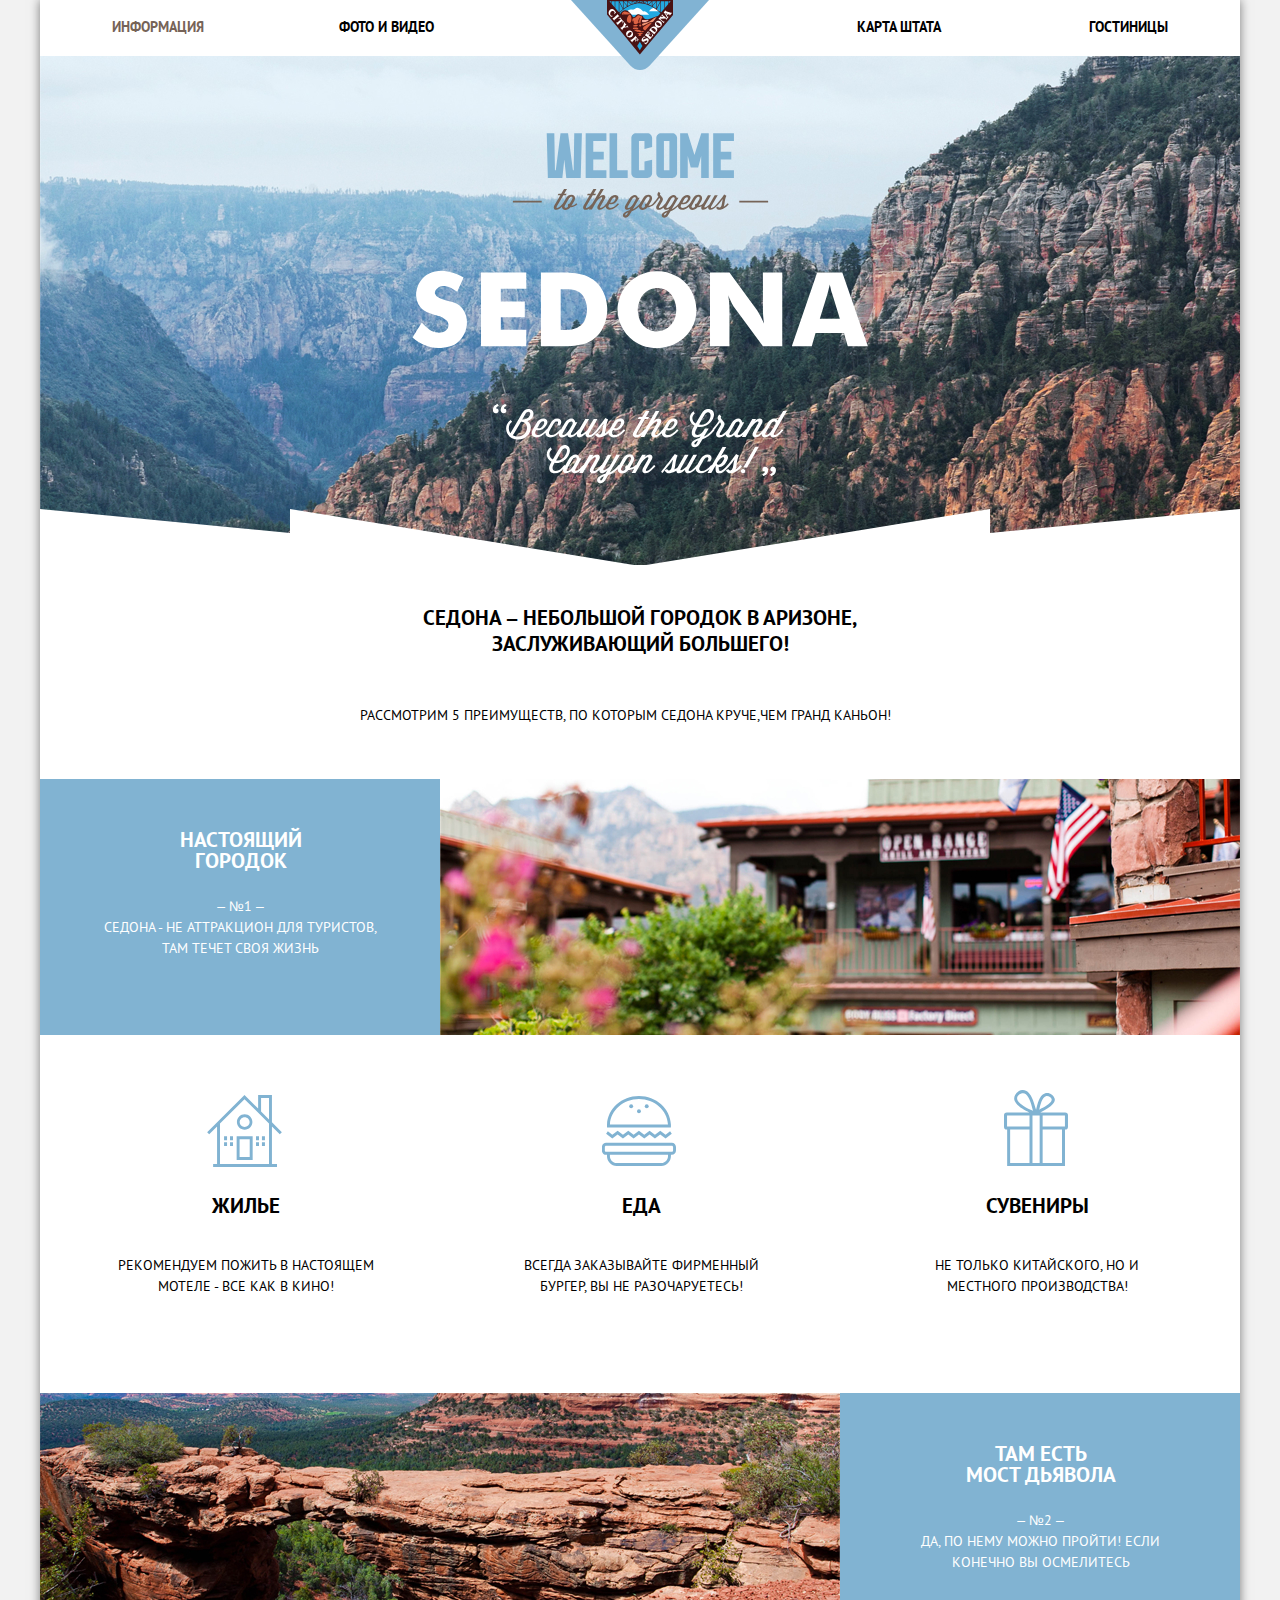
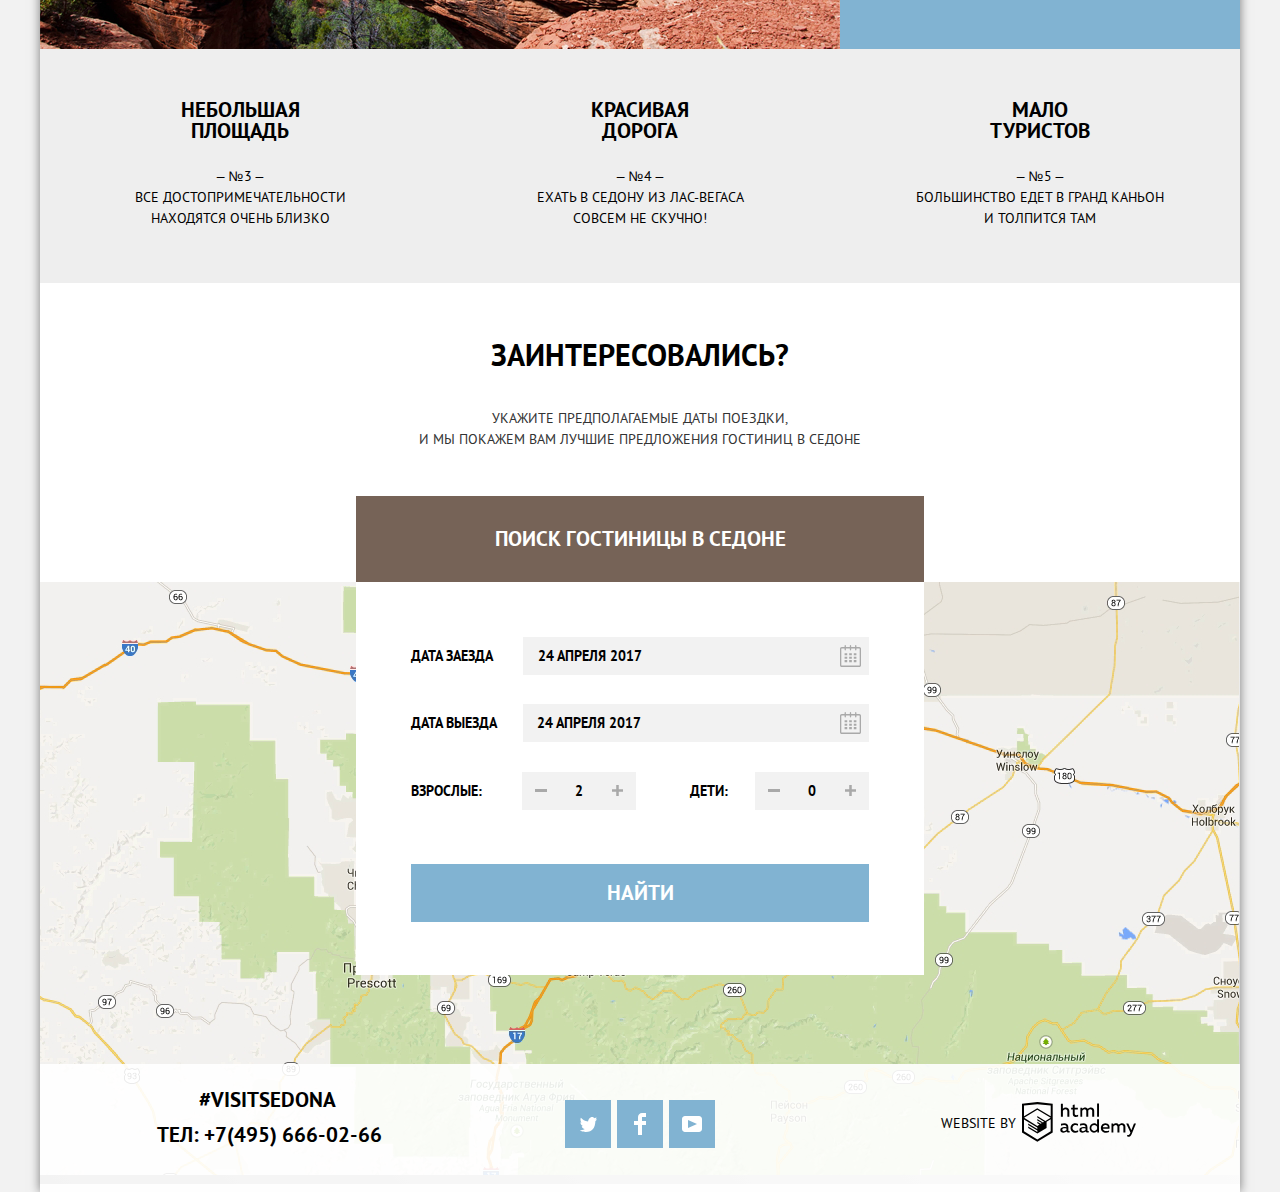
==== commit 25fcd5a0: "update" ====
--- a/index.html
+++ b/index.html
@@ -199,6 +199,6 @@
       </div>
     </div>
   </footer>
-  <script src="/js/form.js"></script>
+  <script src="../1489259-sedona-28/js/form.js"></script>
 </body>
 </html>
--- a/css/style.css
+++ b/css/style.css
@@ -1359,7 +1359,7 @@
 
 @keyframes slide {
   0% {
-    transform: translate(-50%, 0%);
+    transform: translate(0%, -10%);
   }
   100% {
     transform: translate(0%, 0%);
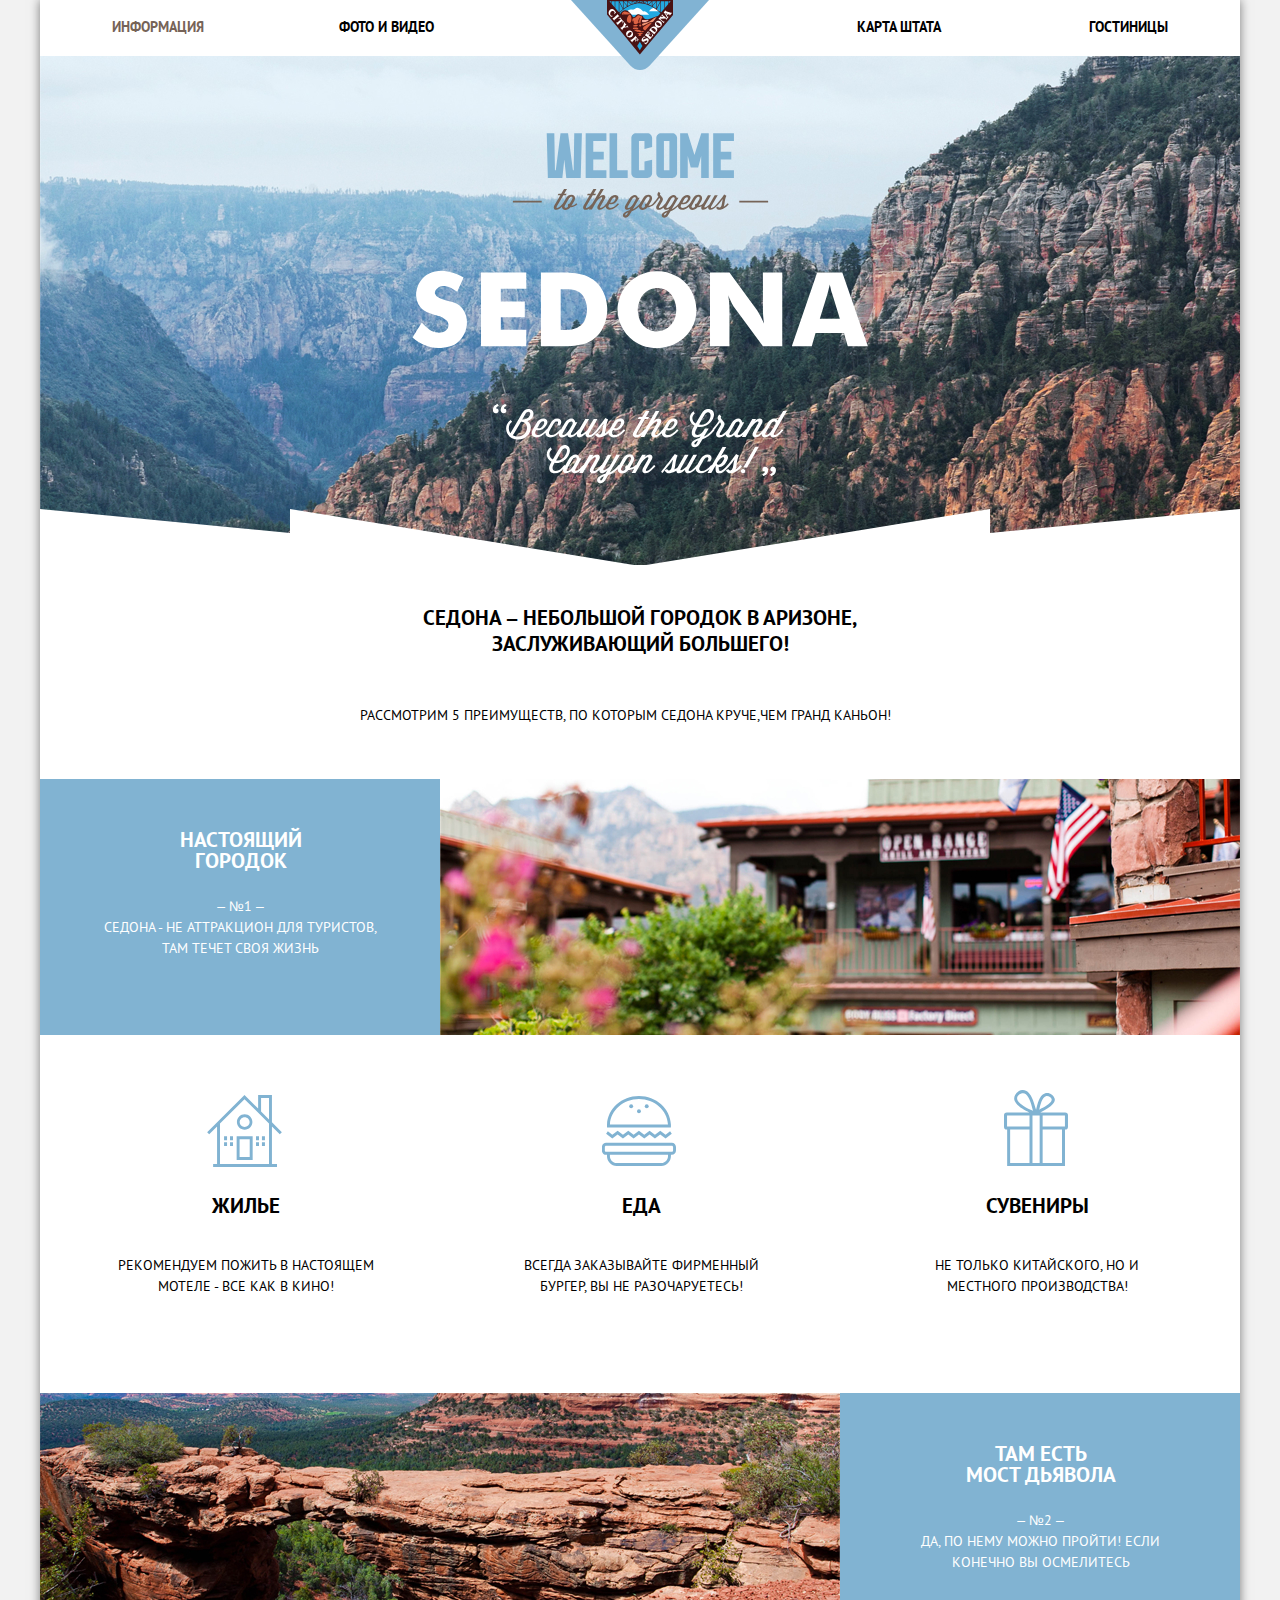
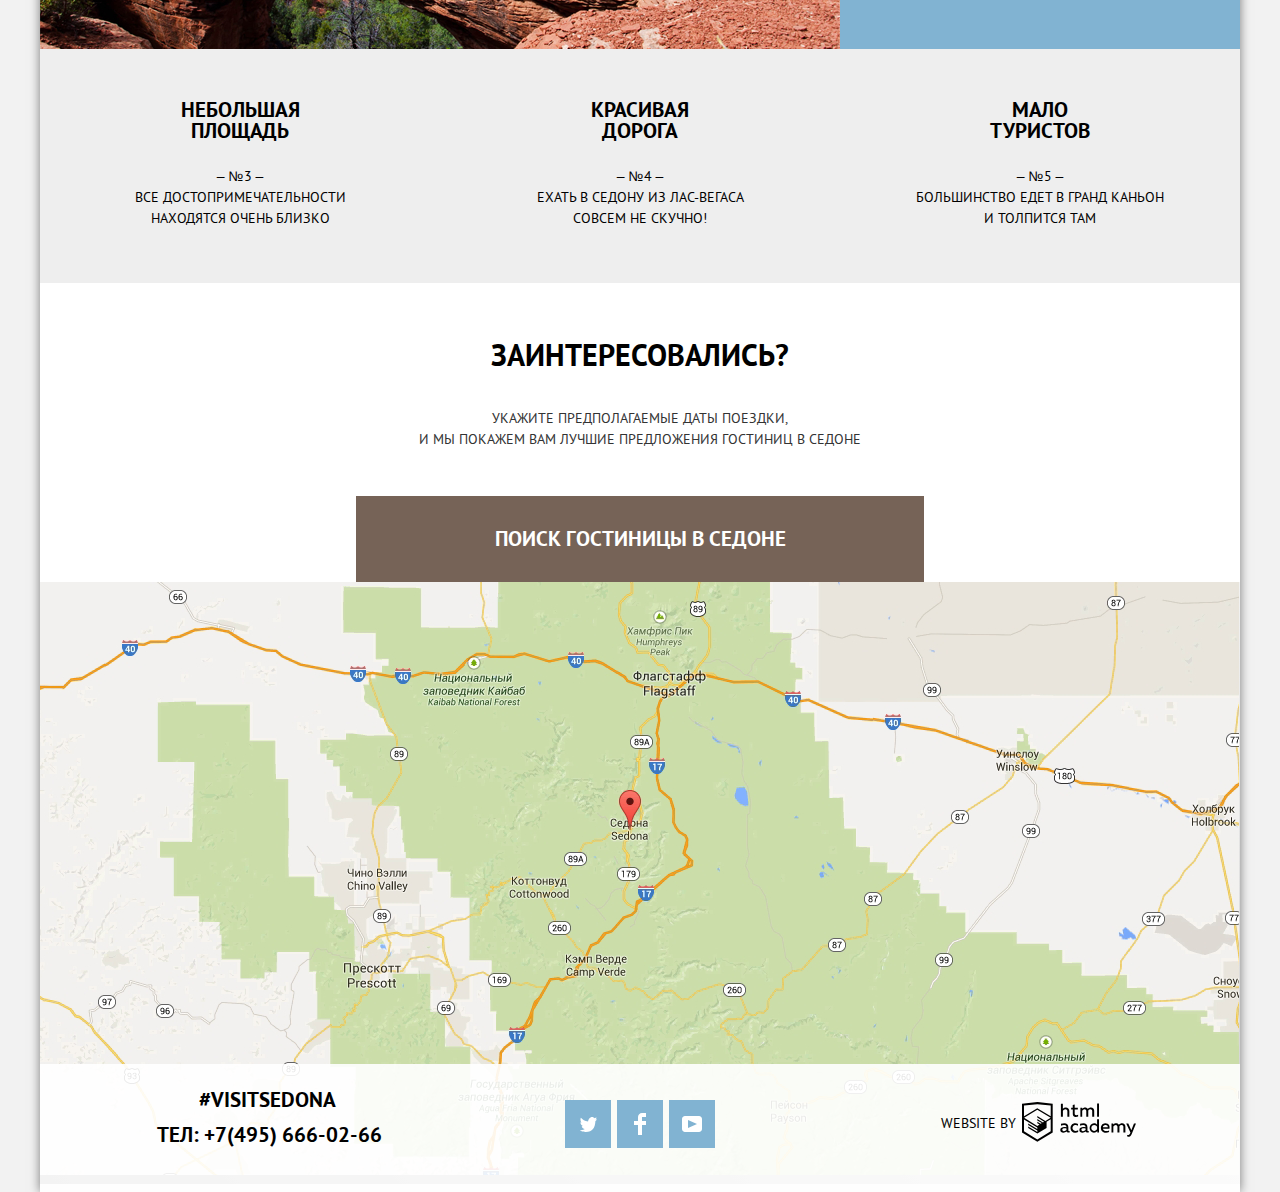
==== commit c3c23c9d: "Update перед защитой" ====
--- a/index.html
+++ b/index.html
@@ -5,7 +5,7 @@
   <meta charset="utf-8">
   <title>HTML Academy: Седона</title>
   <link rel="stylesheet" href="css/normalize.css">
-  <link rel="stylesheet" href="css/style.css">
+  <link rel="stylesheet" href="css/style.min.css">
 </head>
 
 <body class="body-page">
@@ -97,7 +97,7 @@
         <form class="find-form" action="https://echo.htmlacademy.ru" method="post" name="Поиск гостиницы в Седоне">
           <div class="find-form-date">
             <label class="find-form-label" for="date-of-arrival">Дата заезда</label>
-            <input class="find-form-item arrival-date-text" id="date-of-arrival" type="text" name="arrival-date" placeholder="24 апреля 2017" aria-label="Введите дату заезда" required>
+            <input class="find-form-item arrival-date-text" id="date-of-arrival" type="text" name="arrival-date" placeholder="24 апреля 2017" aria-label="Введите дату заезда">
             <button class="button calendar" type="button" aria-label="Открываю календарь">
               <svg width="21" height="23" viewBox="0 0 21 23" fill="none" xmlns="http://www.w3.org/2000/svg">
                 <path fill-rule="evenodd" clip-rule="evenodd" d="M16.406 3.02498H19.251C20.217 3.02498 21 3.84698 21 4.86198V21.164C21 22.179 20.217 23 19.251 23H1.75C0.784 23 0 22.179 0 21.164V4.86198C0 3.84698 0.784 3.02498 1.75 3.02498H4.593V1.64798C4.593 1.26698 4.887 0.958984 5.25 0.958984C5.612 0.958984 5.906 1.26698 5.906 1.64798V3.02498H9.844V1.64798C9.844 1.26698 10.138 0.958984 10.501 0.958984C10.862 0.958984 11.156 1.26698 11.156 1.64798V3.02498H15.094V1.64798C15.094 1.26698 15.387 0.958984 15.75 0.958984C16.112 0.958984 16.406 1.26698 16.406 1.64798V3.02498ZM19.5646 21.484C19.6466 21.3979 19.691 21.2828 19.688 21.164H19.689V4.86198C19.689 4.60898 19.493 4.40298 19.252 4.40298H16.407V5.78098C16.407 6.16198 16.113 6.46998 15.751 6.46998C15.388 6.46998 15.095 6.16198 15.095 5.78098V4.40298H11.157V5.78098C11.157 6.16198 10.863 6.46998 10.502 6.46998C10.139 6.46998 9.845 6.16198 9.845 5.78098V4.40298H5.907V5.78098C5.907 6.16198 5.613 6.46998 5.251 6.46998C4.888 6.46998 4.594 6.16198 4.594 5.78098V4.40298H1.75C1.50263 4.40953 1.30696 4.61458 1.312 4.86198V21.164C1.30696 21.4114 1.50263 21.6164 1.75 21.623H19.251C19.3698 21.6201 19.4826 21.5701 19.5646 21.484Z" fill="currentColor"/>
@@ -107,7 +107,7 @@
           </div>
           <div class="find-form-date">
             <label class="find-form-label" for="date-of-checkout">Дата выезда</label>
-            <input class="find-form-item checkout-date-text" id="date-of-checkout" type="text" name="checkout-date" placeholder="24 апреля 2017" aria-label="Введите дату выезда" required>
+            <input class="find-form-item checkout-date-text" id="date-of-checkout" type="text" name="checkout-date" placeholder="24 апреля 2017" aria-label="Введите дату выезда">
             <button class="button calendar" type="button" aria-label="Открываю календарь">
               <svg width="21" height="23" viewBox="0 0 21 23" fill="none" xmlns="http://www.w3.org/2000/svg">
                 <path fill-rule="evenodd" clip-rule="evenodd" d="M16.406 3.02498H19.251C20.217 3.02498 21 3.84698 21 4.86198V21.164C21 22.179 20.217 23 19.251 23H1.75C0.784 23 0 22.179 0 21.164V4.86198C0 3.84698 0.784 3.02498 1.75 3.02498H4.593V1.64798C4.593 1.26698 4.887 0.958984 5.25 0.958984C5.612 0.958984 5.906 1.26698 5.906 1.64798V3.02498H9.844V1.64798C9.844 1.26698 10.138 0.958984 10.501 0.958984C10.862 0.958984 11.156 1.26698 11.156 1.64798V3.02498H15.094V1.64798C15.094 1.26698 15.387 0.958984 15.75 0.958984C16.112 0.958984 16.406 1.26698 16.406 1.64798V3.02498ZM19.5646 21.484C19.6466 21.3979 19.691 21.2828 19.688 21.164H19.689V4.86198C19.689 4.60898 19.493 4.40298 19.252 4.40298H16.407V5.78098C16.407 6.16198 16.113 6.46998 15.751 6.46998C15.388 6.46998 15.095 6.16198 15.095 5.78098V4.40298H11.157V5.78098C11.157 6.16198 10.863 6.46998 10.502 6.46998C10.139 6.46998 9.845 6.16198 9.845 5.78098V4.40298H5.907V5.78098C5.907 6.16198 5.613 6.46998 5.251 6.46998C4.888 6.46998 4.594 6.16198 4.594 5.78098V4.40298H1.75C1.50263 4.40953 1.30696 4.61458 1.312 4.86198V21.164C1.30696 21.4114 1.50263 21.6164 1.75 21.623H19.251C19.3698 21.6201 19.4826 21.5701 19.5646 21.484Z" fill="currentColor"/>
@@ -199,6 +199,6 @@
       </div>
     </div>
   </footer>
-  <script src="../1489259-sedona-28/js/form.js"></script>
+  <script src="js/form.min.js"></script>
 </body>
 </html>
--- a/css/style.min.css
+++ b/css/style.min.css
@@ -0,0 +1 @@
+@font-face{font-family:"PT Sans";font-weight:400;font-style:normal;src:local("PT Sans"),url(../fonts/ptsans.woff2) format("woff2"),url(../fonts/ptsans.woff) format("woff")}@font-face{font-family:"PT Sans";font-weight:700;src:local("PT Sans Bold"),url(../fonts/ptsansbold.woff2) format("woff2"),url(../fonts/ptsansbold.woff) format("woff")}:root{--basic-grey:#888;--basic-grey-light:#f2f2f2;--basic-grey-dark:#666;--basic-black:#000;--basic-black-light:#333;--basic-white:#fff;--basic-blue-light:#81b3d2;--basic-blue:#669ec0;--basic-blue-dark:#5496bd;--basic-grey-rectangle:#eee;--basic-grey-hover:#ebebeb;--basic-brown:#604e43;--basic-brown-light:#766357;--basic-brown-dark:#503e33;--basic-transparent-footer:rgba(255,255,255,0.9);--basic-button-active:rgba(255,255,255,0.3);--basic-body-shadow:rgba(0,0,0,0.5);--basic-grey-disabled:#6a6a6a;--basic-grey-line:#e5e5e5;--basic-grey-slider:#ababab;--basic-grey-minus:#a9a9a9;--bground-image-full-gradient-from:#86b7d5;--bground-image-full-gradient-to:#e1ab84;--bground-filter-gradient-from:#698fb6;--bground-filter-gradient-to:#735c54;--star-width:23px}*,::before,::after{box-sizing:border-box}.spiner-delete::-webkit-outer-spin-button,.spiner-delete::-webkit-inner-spin-button{-webkit-appearance:none;margin:0}.spiner-delete{-moz-appearance:textfield}a{text-decoration:none}.navigation-item-link,.developer-link,.hotel-title{color:var(--basic-black)}.navigation-item-link:not(.navigation-item-link-active):hover,.developer-link:hover,.hotel-title:hover{color:var(--basic-blue-light)}.navigation-item-link:not(.navigation-item-link-active):active,.developer-link:active,.hotel-title:active{color:var(--basic-black);opacity:.3}.navigation-item-link-active{color:var(--basic-brown-light)}body{max-width:1200px;margin-left:auto;margin-right:auto;font-style:normal;font-size:14px;line-height:26px;font-family:"PT Sans",Arial,sans-serif;text-transform:uppercase;color:var(--basic-black);background-color:var(--basic-grey-light);box-shadow:0 0 10px var(--basic-body-shadow)}.page{height:100%}.body-page{display:grid;grid-template-rows:min-content 1fr min-content;align-content:start;min-height:100%}.list{padding:0;margin:0;list-style:none}.button{line-height:21px;font-weight:700;color:var(--basic-white);border:none;text-transform:uppercase;outline:none}.input{border:0;outline:none}.visually-hidden{position:absolute;width:1px;height:1px;margin:-1px;padding:0;overflow:hidden;border:0;clip:rect(0 0 0 0)}.main-header{min-height:56px;background-color:var(--basic-white)}.navigation{position:relative;padding-top:14px;padding-bottom:16px}.list-navigation{display:grid;grid-template-columns:227px 1fr 1fr 227px;grid-template-rows:auto;align-content:center;margin-left:72px;margin-right:72px}.navigation-item:nth-child(4n+3){text-align:right}.navigation-item:nth-child(4n+4){text-align:right}.navigation li{font-weight:700}.logo{position:absolute;top:0;left:calc((100% - 138px) / 2);z-index:1}.background-for-greetings{position:relative;display:flex;min-height:509px;background-image:url(../img/background-photo-full.jpg),linear-gradient(to right bottom,var(--bground-image-full-gradient-from),var(--bground-image-full-gradient-to));background-size:cover;background-repeat:no-repeat}.background-for-greetings::after{position:absolute;top:453px;display:block;width:1200px;height:57px;content:"";background-image:url(../img/background-mask.svg);background-repeat:no-repeat}.greeting{margin-left:auto;margin-right:auto;margin-top:77px}.greetings-content{padding-top:1px;font-size:21px;font-weight:700;text-align:center}.greetings-content-main{max-width:470px;min-height:80px;text-align:center;margin:39px auto 17px}.greetings-content-item{font-style:normal;font-size:14px;line-height:26px;font-weight:400;margin:16px 300px 51px 270px}.advantages{background-color:var(--basic-white)}.list-of-advantages{display:flex;flex-wrap:wrap}.feature-picture{display:grid;grid-template-columns:1fr 2fr}.feature-item-picture{display:inline-block;vertical-align:middle;text-align:center;color:var(--basic-white);background-color:var(--basic-blue-light)}.advantages-item-picture{display:flex;flex-wrap:wrap;background-color:var(--basic-blue-light)}.name-part-advantages,.advantage-title-special,.advantage-title{font-style:normal;font-size:21px;line-height:21px;font-weight:700;text-align:center}.advantages-item{max-width:400px;text-align:center;padding:50px 51px 54px 52px}.advantages-item h3,.advantages-item p{margin:0;padding:0}.advantages-item-gray{padding-left:71px;padding-right:71px;background-color:var(--basic-grey-rectangle)}.advantages-item h3{margin-bottom:25px}.advantage-number,.advantage-number-special{margin-bottom:23px;text-align:center;line-height:21px}.advantage-text,.advantage-text-special{line-height:21px}.part-of-advantages{display:grid;grid-template-columns:1fr 1fr 1fr;background-color:var(--basic-white)}.item-part-advantages{display:block;vertical-align:middle;text-align:center}.item-part-advantages:first-child{position:relative;padding:160px 62px 82px 73px}.item-part-advantages:nth-child(2){position:relative;padding:160px 59px 82px 61px}.item-part-advantages:last-child{position:relative;padding:160px 65px 81px 59px}.picture-house::before{position:absolute;top:60px;left:167px;margin-left:auto;margin-right:auto;content:url("../img/icon-house.svg")}.picture-food::before{position:absolute;top:61px;left:162px;margin-left:auto;margin-right:auto;content:url("../img/icon-food.svg")}.picture-souvenirs::before{position:absolute;top:55px;right:172px;content:url("../img/icon-souvenirs.svg")}.image-part-advantages{margin-left:auto;margin-right:auto}.name-part-advantages{display:inline-block;margin-bottom:25px}.text-part-advantages{line-height:21px}.proposal{position:relative;padding-top:55px;padding-bottom:86px;background-color:var(--basic-white)}.proposal-title{margin-top:0;margin-bottom:36px;font-size:30px;line-height:34px;font-weight:700;color:var(--basic-black);text-align:center}.proposal-content{margin-bottom:46px;font-size:14px;line-height:21px;font-weight:400;color:var(--basic-black-light);text-align:center}.form-wrapper{position:absolute;left:316px;max-width:568px;max-height:481px;margin-left:auto;margin-right:auto}.button-form{width:568px;height:86px;font-style:normal;font-size:21px;line-height:26px;font-weight:700;background-color:var(--basic-brown-light)}.find-form{background-color:var(--basic-white)}.wrapper-map{background-image:url(../img/map.png),linear-gradient(45deg,var(--basic-grey),var(--basic-grey-light));background-repeat:no-repeat}.index{z-index:2;margin-top:-120px}.main-footer{background-color:var(--basic-transparent-footer)}.container{display:grid;grid-template-columns:1fr 1fr 1fr;min-height:120px}.contacts{display:flex;flex-direction:column;align-items:flex-start;padding-top:23px;padding-bottom:36px;padding-left:117px}.contacts p{margin-top:0;margin-bottom:9px;width:auto;padding-left:42px;font-size:21px;font-weight:700;color:var(--basic-black)}.contacts a{width:auto;font-size:21px;font-weight:700;color:var(--basic-black)}.social-networks-list{display:grid;grid-template-columns:46px 46px 46px;align-content:center;column-gap:6px;justify-content:center;height:120px}.social-networks-item{width:46px;height:48px;background-color:var(--basic-blue-light)}.social-link{display:flex;height:100%}.social-networks-item svg{margin:auto}.developer{display:flex;align-items:center;justify-content:flex-end;padding-top:37px;padding-right:103px;padding-bottom:42px}.developer-text{margin:0;padding-bottom:5px;font-weight:400}.developer-link{display:block;width:115px;margin-left:6px}.developer img{vertical-align:middle;box-sizing:content-box}.modal{width:568px;height:486px}.modal h2{height:86px;margin:0;font-size:21px;line-height:26px;text-align:center;font-weight:700;color:var(--basic-white);background-color:var(--basic-brown-light)}.filters-of-hotels{min-height:217px}.form-filter{display:grid;grid-template-columns:2fr 1fr;width:1200px;min-height:217px;background-image:url(../img/background-filter.png),linear-gradient(45deg,var(--bground-filter-gradient-from),var(--bground-filter-gradient-to));background-size:cover;background-repeat:no-repeat}.filter-wrapper{display:flex}.filter{margin-top:25px;margin-left:72px;padding:0;border:none}.filter:last-child{margin-left:119px}.filter-name{margin-bottom:25px;font-size:16px;line-height:21px;font-weight:700;color:var(--basic-white)}.filter-list-item{margin-bottom:25px;margin-left:39px}.filter-list-item label:hover{cursor:pointer}.filter-checkbox{margin-right:13px}.filter-list-item label{position:relative;display:block;font-size:14px;line-height:21px;font-weight:400;color:var(--basic-white);user-select:none}.filter-checkbox + label::before{position:absolute;top:0;left:-39px;width:23px;height:23px;background-image:url(../img/checkbox-off.svg);background-repeat:no-repeat;content:""}.filter-checkbox:hover + label::before{cursor:pointer}.filter-checkbox:checked + label::before{position:absolute;width:27px;background-image:url(../img/checkbox-on.svg);background-repeat:no-repeat}.filter-checkbox:disabled + label::before{position:absolute;top:0;left:-39px;width:23px;height:23px;background-image:url(../img/checkbox-off-disabled.svg);background-repeat:no-repeat;content:"";cursor:default}.filter-checkbox:checked:disabled + label::before{position:absolute;width:27px;background-image:url(../img/checkbox-on-disabled.svg);background-repeat:no-repeat;cursor:default}.filter-checkbox:disabled + label{color:var(--basic-grey-disabled);cursor:default}.filter-cost{position:relative;margin-top:25px;margin-left:10px}.cost-per-day{font-size:16px;line-height:21px;font-weight:700;color:var(--basic-white)}.interval-cost{display:flex;width:317px;margin-top:11px;margin-bottom:11px;text-align:center;color:var(--basic-white);border:2px solid var(--basic-white);box-sizing:border-box;border-radius:2px}.min-cost::placeholder,.max-cost::placeholder{color:var(--basic-white);opacity:1}.min-cost:focus::placeholder,.max-cost:focus::placeholder{color:transparent}.min-cost,.max-cost{height:32px;padding:0 4px;font-size:14px;line-height:21px;font-weight:400;text-align:center;text-transform:uppercase;color:var(--basic-white);background-color:transparent;border:none;overflow:hidden}.min-cost{width:154px;margin-right:4px}.max-cost{width:155px}.filter-separate-line{position:absolute;top:44px;left:156px;display:block;width:2px;height:22px;background-color:var(--basic-white)}.slider{position:relative;width:316px;height:21px;margin-bottom:23px}.side-slider{position:absolute;top:9px;width:317px;height:2px;background-color:var(--basic-white);opacity:.3}.main-slider{position:absolute;top:9px;width:248px;height:2px;margin-left:14px;background-color:var(--basic-white)}.slider-button{position:absolute;display:block;width:4px;height:4px;padding:0;border-radius:50%;background-color:var(--basic-grey-slider);border:8px solid var(--basic-white);box-shadow:0 2px 0 0 var(--basic-grey-slider);box-sizing:content-box}.slider-button:first-child{top:0;left:0;margin-bottom:23px}.slider-button:last-child{left:252px}.slider-button:hover{width:5px;height:5px;border-radius:18px;cursor:pointer}.filter-button{width:137px;height:36px;margin-left:84px;font-size:14px;line-height:21px;font-weight:400;color:var(--basic-white);background-color:transparent;border:2px solid var(--basic-white);box-sizing:border-box;border-radius:2px}.filter-button:hover{color:var(--basic-black);background-color:var(--basic-white);cursor:pointer}.hotels-container{display:grid;grid-template-rows:min-content min-content min-content}.filter-sorting{display:flex;align-items:center;justify-content:space-between;background-color:var(--basic-white);padding:29px 73px 31px}.find{min-width:159px;max-width:159px;padding-right:10px}.finding{font-size:21px;line-height:26px;font-weight:700}.sorting{display:flex;min-width:846px;font-size:12px;line-height:18px;font-weight:400}.sorting-types-list{display:flex;align-items:flex-start;justify-content:space-between;margin-left:40px;margin-top:1px}.sorting-type-item:not(:last-child){margin-right:32px}.sorting-button{padding:0;color:var(--basic-black);opacity:.3;background-color:transparent;border-bottom:1px dashed var(--basic-black)}.sorting-button:not(.sorting-button-active):hover{color:var(--basic-blue-light);border-bottom:1px dashed var(--basic-blue-light);opacity:1;cursor:pointer}.sorting-button:active{color:var(--basic-black);cursor:pointer;border:none;opacity:1}.sorting-button-active{color:var(--basic-blue-light);border:none;opacity:1}.sorting-switcher{display:flex;justify-content:center;align-items:center}.control-arrow{padding:6px;background-color:transparent;border:none;opacity:.2}.control-arrow-active{transform:rotate(180deg)}.control-arrow:not(.control-arrow-active):hover{cursor:pointer;opacity:1}.control-arrow:not(.control-arrow-active):active{color:var(--basic-blue-light);border:none;cursor:pointer}.control-arrow-active{color:var(--basic-blue-light);opacity:1}.find-form{padding:55px 55px 53px}.find-form,.find-form-item{line-height:26px;font-weight:700;text-transform:uppercase}.find-form-date,.find-form-visitors-wrapper,.find-form-visitors{position:relative;display:flex;flex-wrap:wrap;padding:0;justify-content:space-between}.find-form-visitors{padding-bottom:10px}.find-form-date:first-child{margin-bottom:29px}.find-form-date:nth-child(2){margin-bottom:30px}.find-form-visitors-item{display:flex;justify-content:center;align-items:center;margin-left:27px;background-color:var(--basic-grey-light)}.find-form-label{padding-top:6px}.label-adults{margin-right:13px}.find-form-item{padding-top:0;padding-bottom:0;background-color:var(--basic-grey-light)}.find-form-item:hover{background-color:var(--basic-grey-hover)}.find-form-item:focus{background-color:var(--basic-white);border-color:var(--basic-grey-line)}.find-form-item::placeholder{color:var(--basic-black)}.arrival-date-text,.checkout-date-text{display:block;min-width:346px;height:38px;padding-left:12px;border:2px solid transparent}.arrival-date-text{margin-top:0;margin-right:0;margin-left:23px;padding-right:43px;padding-left:13px}.checkout-date-text{margin-top:0;margin-right:0;margin-left:20px;padding-right:43px;padding-left:12px}.adults-number,.children-number{display:block;width:38px;height:38px;text-align:center}.calendar,.button-minus,.button-plus{margin:0;padding:0;align-items:center;background-color:transparent;fill:var(--basic-grey-minus)}.calendar{position:absolute;right:1px;width:35px;height:37px;padding:7px;align-items:center;color:var(--basic-grey-minus)}.button-minus,.button-plus{width:38px;height:38px}.minus-picture{margin-bottom:4px}.button-minus:hover,.button-plus:hover{fill:var(--basic-black);cursor:pointer}.button-minus:active,.button-plus:active{fill:var(--basic-blue-light)}.calendar:hover{color:var(--basic-black);cursor:pointer}.calendar:active{color:var(--basic-blue-light)}.button-find{width:458px;height:58px;margin-top:44px;margin-right:auto;margin-left:auto;padding:0;font-size:21px;line-height:26px;font-weight:700;text-transform:uppercase;color:var(--basic-white);background-color:var(--basic-blue-light)}.hotels{background-color:var(--basic-white)}.hotel-item{display:flex;justify-content:flex-start;box-sizing:content-box;border-top:1px solid var(--basic-grey-line);padding:27px 73px 30px}.hotel-info h3{margin:0;padding:0}.hotel-info{margin-left:29px}.hotel-item:last-child{border-bottom:1px solid var(--basic-grey-line)}.hotel-info-wrapper{display:flex}.hotel-info-content-wrapper{display:flex;flex-direction:column}.hotel-info-content-wrapper:first-child{margin-right:6px}.rating{display:flex;flex-direction:column;align-items:flex-end;margin-top:2px;margin-left:auto}.hotel-photo{width:135px;height:90px}.hotel-title{font-size:21px;margin-top:-7px;margin-bottom:7px;padding-right:15px}.hotel-info-content{max-width:110px;padding-right:10px;margin-top:0;margin-bottom:16px;line-height:21px}.details{display:block;font-size:14px;line-height:21px;font-weight:700;color:var(--basic-white);background-color:var(--basic-blue-light);border:0;padding:3px 16px}.button-find:hover,.button-find:focus,.details:hover,.details:focus,.social-link:hover,.social-link:focus{background-color:var(--basic-blue)}.button-find:active,.details:active{color:var(--basic-button-active);background-color:var(--basic-blue-dark)}.social-link:active{color:var(--basic-white);background-color:var(--basic-blue-dark);opacity:.3}.booking{display:block;margin-top:auto;font-weight:700;color:var(--basic-white);text-transform:uppercase;background-color:var(--basic-brown-light);border:0;padding:3px 16px}.button-form:hover,.button-form:focus,.booking:hover,.booking:focus{background-color:var(--basic-brown)}.button-form:active,.booking:active{color:var(--basic-button-active);background-color:var(--basic-brown-dark)}.hotel-rating-text{margin-top:auto;font-style:normal;font-weight:400;font-size:14px;line-height:21px;color:var(--basic-grey-dark);background-color:var(--basic-grey-light);padding:3px 12px 3px 15px}.hotel-rating{display:grid;grid-column:4;grid-row:1;align-self:center;height:17px;margin-bottom:45px;margin-left:auto;background-image:url(../img/star.svg);background-position:right}.form-show{animation-name:slide;animation-duration:.6s}.find-form-error{animation-name:shake;animation-duration:.6s}@keyframes slide{0%{transform:translate(0%,-10%)}100%{transform:translate(0%,0%)}}@keyframes shake{0%,100%{transform:translateX(0)}10%,30%,50%,70%,90%{transform:translateX(-10px)}20%,40%,60%,80%{transform:translateX(10px)}}
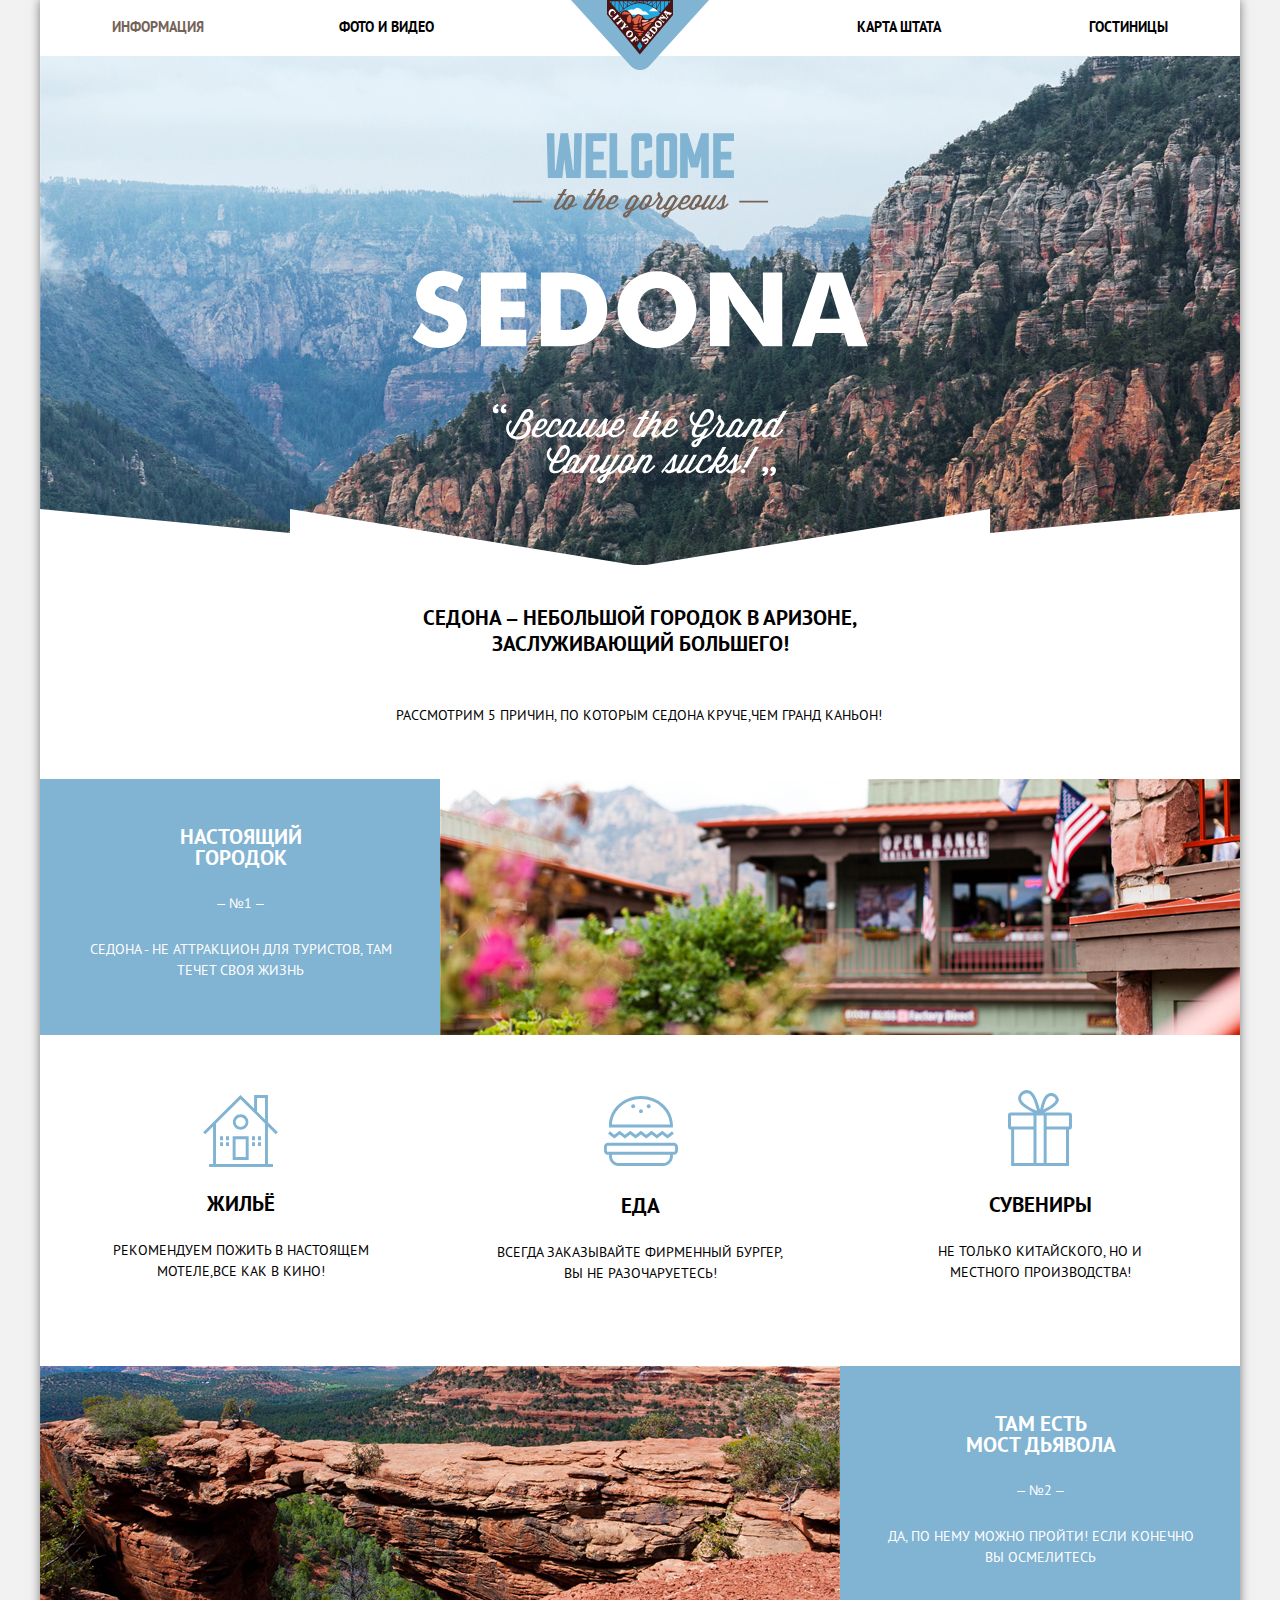
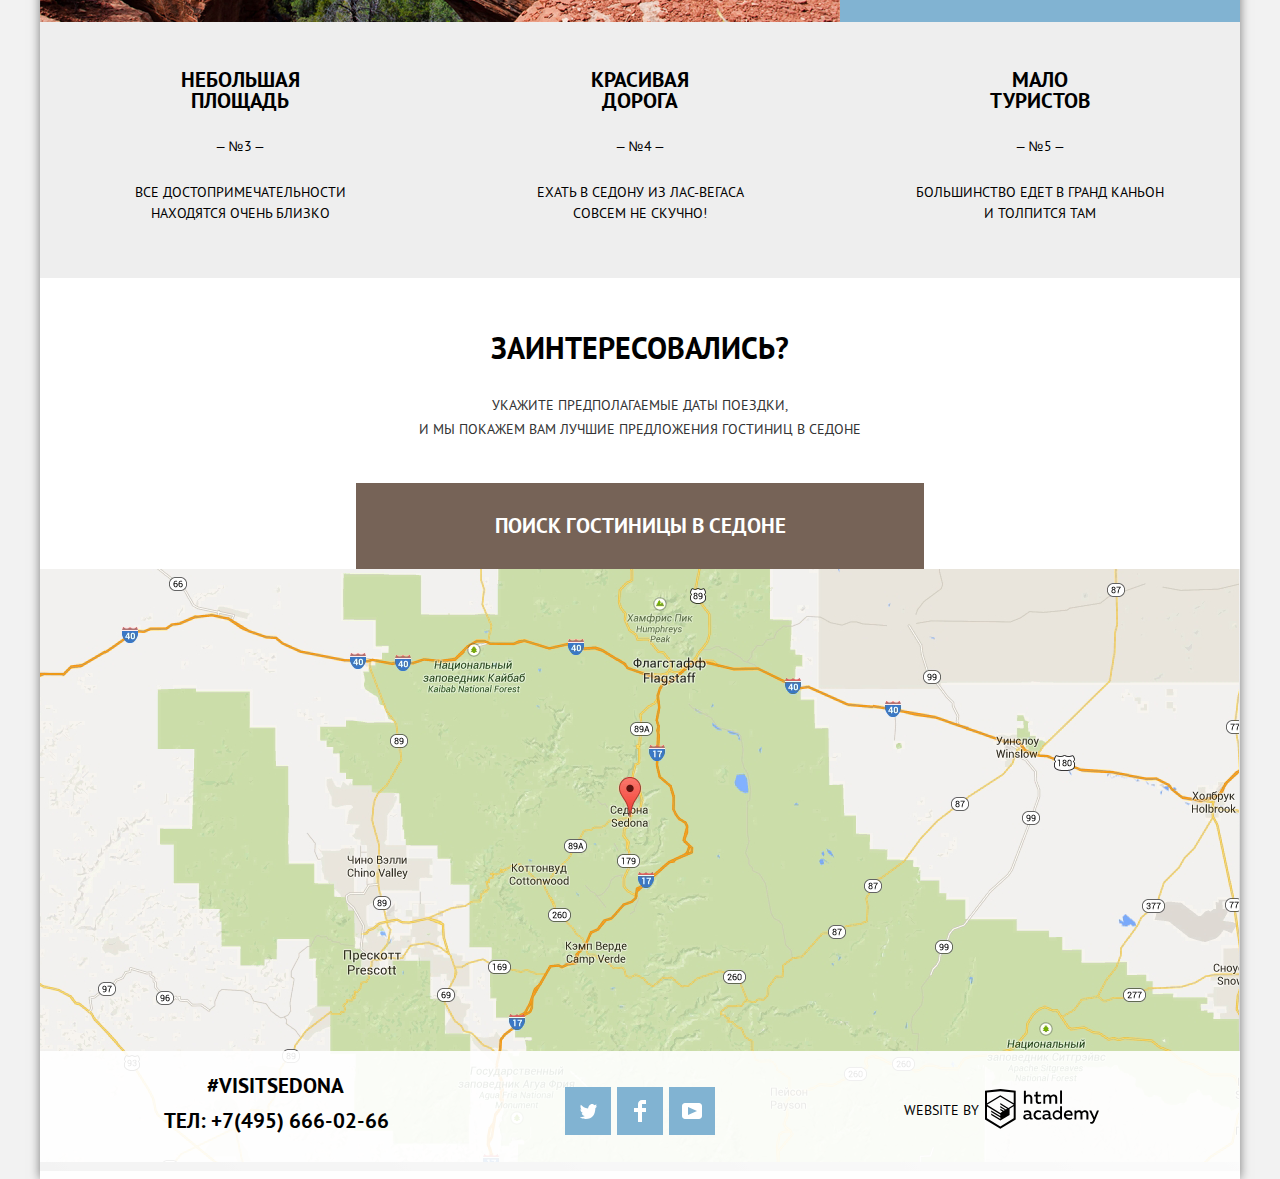
==== commit 313bfe45: "Update №2 ко второй защите" ====
--- a/index.html
+++ b/index.html
@@ -1,204 +1,201 @@
 <!DOCTYPE html>
 <html class="page" lang="ru">
-
-<head>
-  <meta charset="utf-8">
-  <title>HTML Academy: Седона</title>
-  <link rel="stylesheet" href="css/normalize.css">
-  <link rel="stylesheet" href="css/style.min.css">
-</head>
-
-<body class="body-page">
-  <header class="main-header">
-    <nav class="navigation">
-      <a class="logo"><img src="img/logo.svg" width="138" height="70" alt="логотип города Седона"></a>
-        <ul class="list list-navigation">
-          <li class="navigation-item">
-            <a class="navigation-item-link navigation-item-link-active" href="#">Информация</a>
-          </li>
-          <li class="navigation-item">
-            <a class="navigation-item-link" href="#">Фото и видео</a>
-          </li>
-          <li class="navigation-item">
-            <a class="navigation-item-link" href="#">Карта штата</a>
-          </li>
-          <li class="navigation-item">
-            <a class="navigation-item-link" href="catalog.html">Гостиницы</a>
-          </li>
-        </ul>
-    </nav>
-  </header>
-  <main>
-    <h1 class="visually-hidden">Добро пожаловать в Седону</h1>
-    <section class="background-for-greetings">
-      <h2 class="visually-hidden">Приветствуем в прекрасной Седоне, потому что Большой Каньон- отстой!</h2>
-      <img class="greeting" src="img/welcome.svg" width="457" height="351" alt="Добро пожаловать в восхитительную Седону">
-    </section>
-    <section class="advantages">
-      <h2 class="visually-hidden">Преимущества Седоны</h2>
-      <div class="greetings-content">
-        <p class="greetings-content-main">Седона – небольшой городок в Аризоне, заслуживающий большего!</p>
-        <p class="greetings-content-item">Рассмотрим 5 преимуществ, по которым Седона круче,чем Гранд Каньон!</p>
-      </div>
-      <ol class="list list-of-advantages">
-        <li class="advantages-item-picture">
+  <head>
+    <meta charset="utf-8">
+    <title>HTML Academy: Седона</title>
+    <link rel="stylesheet" href="css/normalize.css">
+    <link rel="stylesheet" href="css/style.css">
+  </head>
+  <body class="body-page">
+    <header class="main-header">
+      <nav class="navigation">
+        <a class="logo"><img src="img/logo.svg" width="138" height="70" alt="логотип города Седона"></a>
+          <ul class="list list-navigation">
+            <li class="navigation-item">
+              <a class="navigation-item-link navigation-item-link-active" href="#">Информация</a>
+            </li>
+            <li class="navigation-item">
+              <a class="navigation-item-link" href="#">Фото и видео</a>
+            </li>
+            <li class="navigation-item">
+              <a class="navigation-item-link" href="#">Карта штата</a>
+            </li>
+            <li class="navigation-item">
+              <a class="navigation-item-link" href="catalog.html">Гостиницы</a>
+            </li>
+          </ul>
+      </nav>
+    </header>
+    <main>
+      <h1 class="visually-hidden">Добро пожаловать в Седону</h1>
+      <section class="background-for-greetings">
+        <h2 class="visually-hidden">Приветствуем в прекрасной Седоне, потому что Большой Каньон- отстой!</h2>
+        <img class="greeting" src="img/welcome.svg" width="457" height="351" alt="Добро пожаловать в восхитительную Седону">
+      </section>
+      <section class="advantages">
+        <h2 class="visually-hidden">Преимущества Седоны</h2>
+        <div class="greetings-content">
+          <p class="greetings-content-main">Седона – небольшой городок в Аризоне, заслуживающий большего!</p>
+          <p class="greetings-content-item">Рассмотрим 5 причин, по которым Седона круче,чем Гранд Каньон!</p>
+        </div>
+        <ol class="list list-of-advantages">
+          <li class="advantages-item-picture">
             <div class="advantages-item feature-item-picture">
               <h3 class="advantage-title-special">Настоящий<br>городок</h3>
               <p class="advantage-number-special">– №1 –</p>
               <p class="advantage-text-special">Седона - не аттракцион для туристов, там течет своя жизнь</p>
             </div>
-          <img class="house-foto" src="img/image-hotel-true-town.jpg" width="800" height="256" alt="Вид отеля в городке">
-          <ul class="list part-of-advantages">
-            <li class="item-part-advantages picture-house">
-              <span class="name-part-advantages">Жилье</span>
-              <p class="text-part-advantages">рекомендуем пожить в настоящем мотеле - все как в кино!</p>
-            </li>
-            <li class="item-part-advantages picture-food">
-              <span class="name-part-advantages">Еда</span>
-              <p class="text-part-advantages">Всегда заказывайте фирменный бургер, вы не разочаруетесь!</p>
-            </li>
-            <li class="item-part-advantages picture-souvenirs">
-              <span class="name-part-advantages">Сувениры</span>
-              <p class="text-part-advantages">Не только китайского, но и местного производства!</p>
-            </li>
-          </ul>
-        </li>
-        <li class="advantages-item-picture">
+            <img class="house-foto" src="img/image-hotel-true-town.jpg" width="800" height="256" alt="Вид отеля в городке">
+            <ul class="list part-of-advantages">
+              <li class="item-part-advantages picture-house">
+                <span class="name-part-advantages">Жильё</span>
+                <p class="text-part-advantages">рекомендуем пожить в настоящем мотеле,все как в кино!</p>
+              </li>
+              <li class="item-part-advantages picture-food">
+                <span class="name-part-advantages">Еда</span>
+                <p class="text-part-advantages">Всегда заказывайте фирменный бургер, вы не разочаруетесь!</p>
+              </li>
+              <li class="item-part-advantages picture-souvenirs">
+                <span class="name-part-advantages">Сувениры</span>
+                <p class="text-part-advantages">Не только китайского, но и местного производства!</p>
+              </li>
+            </ul>
+          </li>
+          <li class="advantages-item-picture">
             <img class="bridge-of-the-devil" src="img/image-bridge-of-devil.jpg" width="800" height="256" alt="Вид на мост Дьявола">
             <div class="advantages-item feature-item-picture">
               <h3 class="advantage-title-special">Там есть<br>Мост дьявола</h3>
               <p class="advantage-number-special">– №2 –</p>
               <p class="advantage-text-special"> Да, по нему можно пройти! Если конечно вы осмелитесь</p>
             </div>
-        </li>
-        <li class="advantages-item advantages-item-gray">
+          </li>
+          <li class="advantages-item advantages-item-gray">
             <h3 class="advantage-title">Небольшая<br> площадь</h3>
             <p class="advantage-number">– №3 –</p>
             <p class="advantage-text">все достопримечательности находятся очень близко</p>
-        </li>
-        <li class="advantages-item advantages-item-gray">
+          </li>
+          <li class="advantages-item advantages-item-gray">
             <h3 class="advantage-title">Красивая<br>дорога</h3>
             <p class="advantage-number">– №4 –</p>
             <p class="advantage-text">ехать в седону из лас-вегаса совсем не скучно!</p>
-        </li>
-        <li class="advantages-item advantages-item-gray">
+          </li>
+          <li class="advantages-item advantages-item-gray">
             <h3 class="advantage-title">Мало<br>туристов</h3>
             <p class="advantage-number">– №5 –</p>
             <p class="advantage-text">большинство едет в гранд каньон и толпится там</p>
-        </li>
-      </ol>
-    </section>
-    <section class="proposal">
+          </li>
+        </ol>
+      </section>
+      <section class="proposal">
         <h2 class="proposal-title">Заинтересовались?</h2>
-        <p class="proposal-content">Укажите предполагаемые даты поездки,<br>
-          И мы покажем Вам лучшие предложения гостиниц в Седоне</p>
-      <div class="form-wrapper">
-        <button class="button button-form">Поиск гостиницы в Седоне</button>
-        <form class="find-form" action="https://echo.htmlacademy.ru" method="post" name="Поиск гостиницы в Седоне">
-          <div class="find-form-date">
-            <label class="find-form-label" for="date-of-arrival">Дата заезда</label>
-            <input class="find-form-item arrival-date-text" id="date-of-arrival" type="text" name="arrival-date" placeholder="24 апреля 2017" aria-label="Введите дату заезда">
-            <button class="button calendar" type="button" aria-label="Открываю календарь">
-              <svg width="21" height="23" viewBox="0 0 21 23" fill="none" xmlns="http://www.w3.org/2000/svg">
-                <path fill-rule="evenodd" clip-rule="evenodd" d="M16.406 3.02498H19.251C20.217 3.02498 21 3.84698 21 4.86198V21.164C21 22.179 20.217 23 19.251 23H1.75C0.784 23 0 22.179 0 21.164V4.86198C0 3.84698 0.784 3.02498 1.75 3.02498H4.593V1.64798C4.593 1.26698 4.887 0.958984 5.25 0.958984C5.612 0.958984 5.906 1.26698 5.906 1.64798V3.02498H9.844V1.64798C9.844 1.26698 10.138 0.958984 10.501 0.958984C10.862 0.958984 11.156 1.26698 11.156 1.64798V3.02498H15.094V1.64798C15.094 1.26698 15.387 0.958984 15.75 0.958984C16.112 0.958984 16.406 1.26698 16.406 1.64798V3.02498ZM19.5646 21.484C19.6466 21.3979 19.691 21.2828 19.688 21.164H19.689V4.86198C19.689 4.60898 19.493 4.40298 19.252 4.40298H16.407V5.78098C16.407 6.16198 16.113 6.46998 15.751 6.46998C15.388 6.46998 15.095 6.16198 15.095 5.78098V4.40298H11.157V5.78098C11.157 6.16198 10.863 6.46998 10.502 6.46998C10.139 6.46998 9.845 6.16198 9.845 5.78098V4.40298H5.907V5.78098C5.907 6.16198 5.613 6.46998 5.251 6.46998C4.888 6.46998 4.594 6.16198 4.594 5.78098V4.40298H1.75C1.50263 4.40953 1.30696 4.61458 1.312 4.86198V21.164C1.30696 21.4114 1.50263 21.6164 1.75 21.623H19.251C19.3698 21.6201 19.4826 21.5701 19.5646 21.484Z" fill="currentColor"/>
-                <path fill-rule="evenodd" clip-rule="evenodd" d="M4.59399 9.2251H7.21899V11.2911H4.59399V9.2251ZM4.59399 12.6681H7.21899V14.7351H4.59399V12.6681ZM7.21899 16.1121H4.59399V18.1781H7.21899V16.1121ZM9.18799 16.1121H11.813V18.1781H9.18799V16.1121ZM11.813 12.6681H9.18799V14.7351H11.813V12.6681ZM9.18799 9.2251H11.813V11.2911H9.18799V9.2251ZM16.406 16.1121H13.781V18.1781H16.406V16.1121ZM13.781 12.6681H16.406V14.7351H13.781V12.6681ZM16.406 9.2251H13.781V11.2911H16.406V9.2251Z" fill="currentColor"/>
+        <p class="proposal-content">Укажите предполагаемые даты поездки,<br>И мы покажем Вам лучшие предложения гостиниц в Седоне</p>
+        <div class="form-wrapper">
+          <button class="button button-form">Поиск гостиницы в Седоне</button>
+          <form class="find-form" action="https://echo.htmlacademy.ru" method="post" name="Поиск гостиницы в Седоне">
+            <div class="find-form-date">
+              <label class="find-form-label" for="date-of-arrival">Дата заезда:</label>
+              <input class="find-form-item arrival-date-text" id="date-of-arrival" type="text" name="arrival-date" placeholder="24 апреля 2017" aria-label="Введите дату заезда">
+              <button class="button calendar" type="button" aria-label="Открываю календарь">
+                <svg width="21" height="23" viewBox="0 0 21 23" fill="none" xmlns="http://www.w3.org/2000/svg">
+                  <path fill-rule="evenodd" clip-rule="evenodd" d="M16.406 3.02498H19.251C20.217 3.02498 21 3.84698 21 4.86198V21.164C21 22.179 20.217 23 19.251 23H1.75C0.784 23 0 22.179 0 21.164V4.86198C0 3.84698 0.784 3.02498 1.75 3.02498H4.593V1.64798C4.593 1.26698 4.887 0.958984 5.25 0.958984C5.612 0.958984 5.906 1.26698 5.906 1.64798V3.02498H9.844V1.64798C9.844 1.26698 10.138 0.958984 10.501 0.958984C10.862 0.958984 11.156 1.26698 11.156 1.64798V3.02498H15.094V1.64798C15.094 1.26698 15.387 0.958984 15.75 0.958984C16.112 0.958984 16.406 1.26698 16.406 1.64798V3.02498ZM19.5646 21.484C19.6466 21.3979 19.691 21.2828 19.688 21.164H19.689V4.86198C19.689 4.60898 19.493 4.40298 19.252 4.40298H16.407V5.78098C16.407 6.16198 16.113 6.46998 15.751 6.46998C15.388 6.46998 15.095 6.16198 15.095 5.78098V4.40298H11.157V5.78098C11.157 6.16198 10.863 6.46998 10.502 6.46998C10.139 6.46998 9.845 6.16198 9.845 5.78098V4.40298H5.907V5.78098C5.907 6.16198 5.613 6.46998 5.251 6.46998C4.888 6.46998 4.594 6.16198 4.594 5.78098V4.40298H1.75C1.50263 4.40953 1.30696 4.61458 1.312 4.86198V21.164C1.30696 21.4114 1.50263 21.6164 1.75 21.623H19.251C19.3698 21.6201 19.4826 21.5701 19.5646 21.484Z" fill="currentColor"/>
+                  <path fill-rule="evenodd" clip-rule="evenodd" d="M4.59399 9.2251H7.21899V11.2911H4.59399V9.2251ZM4.59399 12.6681H7.21899V14.7351H4.59399V12.6681ZM7.21899 16.1121H4.59399V18.1781H7.21899V16.1121ZM9.18799 16.1121H11.813V18.1781H9.18799V16.1121ZM11.813 12.6681H9.18799V14.7351H11.813V12.6681ZM9.18799 9.2251H11.813V11.2911H9.18799V9.2251ZM16.406 16.1121H13.781V18.1781H16.406V16.1121ZM13.781 12.6681H16.406V14.7351H13.781V12.6681ZM16.406 9.2251H13.781V11.2911H16.406V9.2251Z" fill="currentColor"/>
                 </svg>
               </button>
-          </div>
-          <div class="find-form-date">
-            <label class="find-form-label" for="date-of-checkout">Дата выезда</label>
-            <input class="find-form-item checkout-date-text" id="date-of-checkout" type="text" name="checkout-date" placeholder="24 апреля 2017" aria-label="Введите дату выезда">
-            <button class="button calendar" type="button" aria-label="Открываю календарь">
-              <svg width="21" height="23" viewBox="0 0 21 23" fill="none" xmlns="http://www.w3.org/2000/svg">
-                <path fill-rule="evenodd" clip-rule="evenodd" d="M16.406 3.02498H19.251C20.217 3.02498 21 3.84698 21 4.86198V21.164C21 22.179 20.217 23 19.251 23H1.75C0.784 23 0 22.179 0 21.164V4.86198C0 3.84698 0.784 3.02498 1.75 3.02498H4.593V1.64798C4.593 1.26698 4.887 0.958984 5.25 0.958984C5.612 0.958984 5.906 1.26698 5.906 1.64798V3.02498H9.844V1.64798C9.844 1.26698 10.138 0.958984 10.501 0.958984C10.862 0.958984 11.156 1.26698 11.156 1.64798V3.02498H15.094V1.64798C15.094 1.26698 15.387 0.958984 15.75 0.958984C16.112 0.958984 16.406 1.26698 16.406 1.64798V3.02498ZM19.5646 21.484C19.6466 21.3979 19.691 21.2828 19.688 21.164H19.689V4.86198C19.689 4.60898 19.493 4.40298 19.252 4.40298H16.407V5.78098C16.407 6.16198 16.113 6.46998 15.751 6.46998C15.388 6.46998 15.095 6.16198 15.095 5.78098V4.40298H11.157V5.78098C11.157 6.16198 10.863 6.46998 10.502 6.46998C10.139 6.46998 9.845 6.16198 9.845 5.78098V4.40298H5.907V5.78098C5.907 6.16198 5.613 6.46998 5.251 6.46998C4.888 6.46998 4.594 6.16198 4.594 5.78098V4.40298H1.75C1.50263 4.40953 1.30696 4.61458 1.312 4.86198V21.164C1.30696 21.4114 1.50263 21.6164 1.75 21.623H19.251C19.3698 21.6201 19.4826 21.5701 19.5646 21.484Z" fill="currentColor"/>
-                <path fill-rule="evenodd" clip-rule="evenodd" d="M4.59399 9.2251H7.21899V11.2911H4.59399V9.2251ZM4.59399 12.6681H7.21899V14.7351H4.59399V12.6681ZM7.21899 16.1121H4.59399V18.1781H7.21899V16.1121ZM9.18799 16.1121H11.813V18.1781H9.18799V16.1121ZM11.813 12.6681H9.18799V14.7351H11.813V12.6681ZM9.18799 9.2251H11.813V11.2911H9.18799V9.2251ZM16.406 16.1121H13.781V18.1781H16.406V16.1121ZM13.781 12.6681H16.406V14.7351H13.781V12.6681ZM16.406 9.2251H13.781V11.2911H16.406V9.2251Z" fill="currentColor"/>
+            </div>
+            <div class="find-form-date">
+              <label class="find-form-label" for="date-of-checkout">Дата выезда:</label>
+              <input class="find-form-item checkout-date-text" id="date-of-checkout" type="text" name="checkout-date" placeholder="24 апреля 2017" aria-label="Введите дату выезда">
+              <button class="button calendar" type="button" aria-label="Открываю календарь">
+                <svg width="21" height="23" viewBox="0 0 21 23" fill="none" xmlns="http://www.w3.org/2000/svg">
+                  <path fill-rule="evenodd" clip-rule="evenodd" d="M16.406 3.02498H19.251C20.217 3.02498 21 3.84698 21 4.86198V21.164C21 22.179 20.217 23 19.251 23H1.75C0.784 23 0 22.179 0 21.164V4.86198C0 3.84698 0.784 3.02498 1.75 3.02498H4.593V1.64798C4.593 1.26698 4.887 0.958984 5.25 0.958984C5.612 0.958984 5.906 1.26698 5.906 1.64798V3.02498H9.844V1.64798C9.844 1.26698 10.138 0.958984 10.501 0.958984C10.862 0.958984 11.156 1.26698 11.156 1.64798V3.02498H15.094V1.64798C15.094 1.26698 15.387 0.958984 15.75 0.958984C16.112 0.958984 16.406 1.26698 16.406 1.64798V3.02498ZM19.5646 21.484C19.6466 21.3979 19.691 21.2828 19.688 21.164H19.689V4.86198C19.689 4.60898 19.493 4.40298 19.252 4.40298H16.407V5.78098C16.407 6.16198 16.113 6.46998 15.751 6.46998C15.388 6.46998 15.095 6.16198 15.095 5.78098V4.40298H11.157V5.78098C11.157 6.16198 10.863 6.46998 10.502 6.46998C10.139 6.46998 9.845 6.16198 9.845 5.78098V4.40298H5.907V5.78098C5.907 6.16198 5.613 6.46998 5.251 6.46998C4.888 6.46998 4.594 6.16198 4.594 5.78098V4.40298H1.75C1.50263 4.40953 1.30696 4.61458 1.312 4.86198V21.164C1.30696 21.4114 1.50263 21.6164 1.75 21.623H19.251C19.3698 21.6201 19.4826 21.5701 19.5646 21.484Z" fill="currentColor"/>
+                  <path fill-rule="evenodd" clip-rule="evenodd" d="M4.59399 9.2251H7.21899V11.2911H4.59399V9.2251ZM4.59399 12.6681H7.21899V14.7351H4.59399V12.6681ZM7.21899 16.1121H4.59399V18.1781H7.21899V16.1121ZM9.18799 16.1121H11.813V18.1781H9.18799V16.1121ZM11.813 12.6681H9.18799V14.7351H11.813V12.6681ZM9.18799 9.2251H11.813V11.2911H9.18799V9.2251ZM16.406 16.1121H13.781V18.1781H16.406V16.1121ZM13.781 12.6681H16.406V14.7351H13.781V12.6681ZM16.406 9.2251H13.781V11.2911H16.406V9.2251Z" fill="currentColor"/>
                 </svg>
               </button>
-          </div>
-          <div class="find-form-visitors-wrapper">
-            <div class="find-form-visitors">
-              <label class="find-form-label label-adults" for="adults">Взрослые:</label>
-              <div class="find-form-visitors-item">
-                <button class="button button-minus" type="button" aria-label="Уменьшить количество взрослых">
-                  <svg class="minus-picture" width="12" height="3" viewBox="0 0 12 3" xmlns="http://www.w3.org/2000/svg">
-                    <rect width="12" height="3"/>
-                  </svg>
-                </button>
-                <input class="input find-form-item adults-number spiner-delete" type="number" name="number-of-adults" id="adults" placeholder="2" min="0" aria-label="Ввести количество взрослых">
-                <button class="button button-plus" type="button" aria-label="Увеличить количество взрослых">
-                  <svg width="11" height="11" viewBox="0 0 11 11" xmlns="http://www.w3.org/2000/svg">
-                    <path fill-rule="evenodd" clip-rule="evenodd" d="M4.23086 6.76932V11H6.76932V6.76932H11V4.23086H6.76932V0H4.23085V4.23086H0V6.76932H4.23086Z"/>
-                  </svg>
-                </button>
+            </div>
+            <div class="find-form-visitors-wrapper">
+              <div class="find-form-visitors">
+                <label class="find-form-label label-adults" for="adults">Взрослые:</label>
+                <div class="find-form-visitors-item">
+                  <button class="button button-minus" type="button" aria-label="Уменьшить количество взрослых">
+                    <svg class="minus-picture" width="12" height="3" viewBox="0 0 12 3" xmlns="http://www.w3.org/2000/svg">
+                      <rect width="12" height="3"/>
+                    </svg>
+                  </button>
+                  <input class="input find-form-item adults-number spiner-delete" type="number" name="number-of-adults" id="adults" placeholder="2" min="0" aria-label="Ввести количество взрослых">
+                  <button class="button button-plus" type="button" aria-label="Увеличить количество взрослых">
+                    <svg width="11" height="11" viewBox="0 0 11 11" xmlns="http://www.w3.org/2000/svg">
+                      <path fill-rule="evenodd" clip-rule="evenodd" d="M4.23086 6.76932V11H6.76932V6.76932H11V4.23086H6.76932V0H4.23085V4.23086H0V6.76932H4.23086Z"/>
+                    </svg>
+                  </button>
+                </div>
               </div>
-            </div>
-            <div class="find-form-visitors">
-              <label class="find-form-label label-children" for="children">Дети:</label>
-              <div class="find-form-visitors-item">
-                <button class="button button-minus" type="button" aria-label="Уменьшить количество детей">
-                  <svg class="minus-picture" width="12" height="3" viewBox="0 0 12 3" xmlns="http://www.w3.org/2000/svg">
-                    <rect width="12" height="3"/>
-                  </svg>
-                </button>
-                <input class="input find-form-item children-number spiner-delete" type="number" name="number-of-children" id="children" placeholder="0" min="0" aria-label="Ввести количество детей">
-                <button class="button button-plus" type="button" aria-label="Увеличить количество детей">
-                  <svg width="11" height="11" viewBox="0 0 11 11" xmlns="http://www.w3.org/2000/svg">
-                    <path fill-rule="evenodd" clip-rule="evenodd" d="M4.23086 6.76932V11H6.76932V6.76932H11V4.23086H6.76932V0H4.23085V4.23086H0V6.76932H4.23086Z"/>
-                  </svg>
-                </button>
+              <div class="find-form-visitors">
+                <label class="find-form-label label-children" for="children">Дети:</label>
+                <div class="find-form-visitors-item">
+                  <button class="button button-minus" type="button" aria-label="Уменьшить количество детей">
+                    <svg class="minus-picture" width="12" height="3" viewBox="0 0 12 3" xmlns="http://www.w3.org/2000/svg">
+                      <rect width="12" height="3"/>
+                    </svg>
+                  </button>
+                  <input class="input find-form-item children-number spiner-delete" type="number" name="number-of-children" id="children" placeholder="0" min="0" aria-label="Ввести количество детей">
+                  <button class="button button-plus" type="button" aria-label="Увеличить количество детей">
+                    <svg width="11" height="11" viewBox="0 0 11 11" xmlns="http://www.w3.org/2000/svg">
+                      <path fill-rule="evenodd" clip-rule="evenodd" d="M4.23086 6.76932V11H6.76932V6.76932H11V4.23086H6.76932V0H4.23085V4.23086H0V6.76932H4.23086Z"/>
+                    </svg>
+                  </button>
+                </div>
               </div>
             </div>
-          </div>
-          <button class="button button-find" type="submit">Найти</button>
-        </form>
-      </div>
-    </section>
-    <section>
-      <h2 class="visually-hidden">Карта местонахождения Седоны</h2>
-      <div class="wrapper-map">
-        <iframe src="https://www.google.com/maps/embed?pb=!1m18!1m12!1m3!1d838135.7737049005!2d-112.32454442471088!3d34.85703474529439!2m3!1f0!2f0!3f0!3m2!1i1024!2i768!4f13.1!3m3!1m2!1s0x872da132f942b00d%3A0x5548c523fa6c8efd!2z0KHQtdC00L7QvdCwLCDQkNGA0LjQt9C-0L3QsCA4NjMzNiwg0KHQqNCQ!5e0!3m2!1sru!2sru!4v1592924100753!5m2!1sru!2sru" width="1200" height="594" style="border:0;" allowfullscreen="" aria-hidden="false" tabindex="0"></iframe>
-      </div>
-    </section>
-  </main>
-  <footer class="main-footer index">
-    <div class="container">
-      <div class="contacts">
-        <p>#visitsedona</p>
-        <a href="tel:+74956660266" aria-label="Позвонить по телефону"> тел: +7(495) 666-02-66</a>
-      </div>
+            <button class="button button-find" type="submit">Найти</button>
+          </form>
+        </div>
+      </section>
+      <section>
+        <h2 class="visually-hidden">Карта местонахождения Седоны</h2>
+        <div class="wrapper-map">
+          <iframe src="https://www.google.com/maps/embed?pb=!1m18!1m12!1m3!1d838135.7737049005!2d-112.32454442471088!3d34.85703474529439!2m3!1f0!2f0!3f0!3m2!1i1024!2i768!4f13.1!3m3!1m2!1s0x872da132f942b00d%3A0x5548c523fa6c8efd!2z0KHQtdC00L7QvdCwLCDQkNGA0LjQt9C-0L3QsCA4NjMzNiwg0KHQqNCQ!5e0!3m2!1sru!2sru!4v1592924100753!5m2!1sru!2sru" width="1200" height="594" style="border:0;" allowfullscreen="" aria-hidden="false" tabindex="0"></iframe>
+        </div>
+      </section>
+    </main>
+    <footer class="main-footer index">
+      <div class="container">
+        <div class="contacts">
+          <p>#visitsedona</p>
+          <a href="tel:+74956660266" aria-label="Позвонить по телефону"> тел: +7(495) 666-02-66</a>
+        </div>
         <ul class="list social-networks-list">
           <li class="social-networks-item">
             <a class="social-link" href="#" aria-label="Переход на Twiiter">
               <svg width="17" height="16" viewBox="0 0 17 16" fill="none" xmlns="http://www.w3.org/2000/svg">
                 <path d="M10.95 1.14409C12.635 0.648089 13.934 1.41409 14.527 2.32309C15.2 2.09209 15.858 1.84209 16.538 1.61509C16.5249 2.30145 16.2117 2.94761 15.681 3.38309C16.366 3.55309 16.985 2.89209 16.985 2.89209C16.816 3.89209 15.979 4.68009 15.422 4.91609C15.191 11.6661 12.247 16.1331 5.34498 15.9981H4.89898C4.48898 15.9981 0.734977 15.5381 0.000976562 14.1111C2.27198 14.3071 3.89398 13.6891 4.69398 12.9341C3.73398 12.6341 2.01498 12.4571 1.71498 9.98409C2.06398 10.0901 2.27898 10.2121 2.90498 10.1031C1.70498 9.24709 0.373977 8.53009 0.447977 6.33009C0.732977 6.65809 1.51498 6.86609 1.78798 6.80209C1.08498 6.56109 -0.182023 3.44209 0.893977 1.85009C2.71198 3.70409 4.62898 5.45609 8.04598 5.62309C8.25398 3.33009 9.18298 1.79309 10.95 1.14409Z" fill="white"/>
-                </svg>
+              </svg>
             </a>
           </li>
           <li class="social-networks-item">
             <a class="social-link" href="#" aria-label="Переход на Facebook">
               <svg width="12" height="22" viewBox="0 0 12 22" fill="none" xmlns="http://www.w3.org/2000/svg">
                 <path d="M12 4V0H8C5.79086 0 4 1.79086 4 4V8H0V12H4V22H8V12H12V8H8V4H12Z" fill="white"/>
-                </svg>
+              </svg>
             </a>
           </li>
           <li class="social-networks-item">
             <a class="social-link" href="#" aria-label="Переход на Youtube">
               <svg width="20" height="16" viewBox="0 0 20 16" fill="none" xmlns="http://www.w3.org/2000/svg">
                 <path fill-rule="evenodd" clip-rule="evenodd" d="M3 0H17C18.65 0 20 1.35 20 3V13C20 14.65 18.65 16 17 16H3C1.35 16 0 14.65 0 13V3C0 1.35 1.35 0 3 0ZM6.027 4.002V11.998L15.014 8L6.027 4.002Z" fill="white"/>
-                </svg>
+              </svg>
             </a>
           </li>
         </ul>
-      <div class="developer">
-        <p class="developer-text">Website by </p>
-        <a class="developer-link" href="https://htmlacademy.ru/intensive/htmlcss" aria-label="Переход на HTML Academy">
-          <svg width="115" height="41" viewBox="0 0 115 41" fill="none" xmlns="http://www.w3.org/2000/svg">
-            <path fill-rule="evenodd" clip-rule="evenodd" d="M15.5197 1.05737H15.3509L0 2.71895V31.4945L15.3509 40.8382L30.7018 31.4945V2.71895L15.5197 1.05737ZM77.0183 2.62185H75.0876V15.7311H77.0183V2.62185ZM40.8619 2.63264V7.76843C41.6131 6.9864 42.6386 6.5436 43.7105 6.53843C44.6823 6.47908 45.6329 6.84495 46.3253 7.54479C47.0177 8.24462 47.3866 9.21244 47.3399 10.2068V15.7634H45.367V10.4658C45.4231 9.94897 45.2754 9.43059 44.9566 9.02553C44.6377 8.62047 44.174 8.36218 43.6683 8.3079H43.3518C42.3456 8.36979 41.4321 8.9295 40.9041 9.80764V15.7634H38.8995V2.63264H40.8619ZM77.0183 31.4837H75.2775V30.0595C74.4828 31.1353 73.23 31.7538 71.9119 31.7211C69.4751 31.5528 67.5825 29.4822 67.5825 26.9845C67.5825 24.4867 69.4751 22.4162 71.9119 22.2479C73.1195 22.2052 74.2818 22.7203 75.0771 23.6505V18.3205H77.0183V31.4837ZM47.0656 30.0595C47.263 30.0515 47.4583 30.0152 47.6459 29.9516V31.3866C47.2482 31.5404 46.826 31.6172 46.4009 31.6132C45.6482 31.6769 44.9394 31.2429 44.639 30.5342C43.7036 31.31 42.5302 31.7227 41.3261 31.6995C39.733 31.6995 38.256 30.804 38.256 28.9482C38.256 26.65 40.3661 25.9379 42.1702 25.9379C42.9402 25.9505 43.707 26.0408 44.4596 26.2076V25.884C44.4596 24.805 43.6578 23.9742 42.1491 23.9742C41.0585 23.9764 39.9804 24.2116 38.9839 24.6647V22.8305C40.0678 22.451 41.204 22.2506 42.3495 22.2371C44.8394 22.2371 46.3693 23.4455 46.3693 26.1753V29.4121C46.3546 29.5668 46.401 29.721 46.4981 29.8406C46.5951 29.9601 46.7349 30.035 46.8862 30.0487H47.0656V30.0595ZM40.2711 28.8403C40.298 29.229 40.4761 29.5905 40.7655 29.844C41.055 30.0974 41.4317 30.2217 41.8115 30.189H41.9275C42.8819 30.1906 43.7973 29.8022 44.4702 29.11V27.5779C43.842 27.4414 43.2026 27.3655 42.5605 27.3513C41.5055 27.3513 40.2817 27.7074 40.2817 28.8403H40.2711ZM56.0229 22.9384C55.1962 22.4632 54.2596 22.2246 53.3115 22.2479H52.9422C51.7332 22.2873 50.5891 22.8166 49.7619 23.7192C48.9347 24.6218 48.4923 25.8236 48.5321 27.06V27.5024C48.6957 30.0004 50.805 31.8921 53.2482 31.7318C54.2519 31.7555 55.2477 31.5452 56.1601 31.1168V29.2718C55.3769 29.7215 54.4945 29.9591 53.5963 29.9624C52.5199 30.0288 51.4963 29.4793 50.9385 28.5356C50.3806 27.5918 50.3806 26.4095 50.9385 25.4658C51.4963 24.522 52.5199 23.9725 53.5963 24.039C54.461 24.0357 55.3066 24.2989 56.0229 24.7942V22.9384ZM66.1514 30.0595C66.3488 30.0515 66.5441 30.0152 66.7317 29.9516V31.3866C66.334 31.5404 65.9118 31.6172 65.4867 31.6132C64.734 31.6769 64.0252 31.2429 63.7248 30.5342C62.7894 31.31 61.616 31.7227 60.4119 31.6995C58.8188 31.6995 57.3417 30.804 57.3417 28.9482C57.3417 26.65 59.4518 25.9379 61.256 25.9379C62.0259 25.9505 62.7928 26.0408 63.5454 26.2076V25.884C63.5454 24.805 62.7436 23.9742 61.2349 23.9742C60.1443 23.9764 59.0662 24.2116 58.0697 24.6647V22.8305C59.1536 22.451 60.2897 22.2506 61.4353 22.2371C63.9252 22.2371 65.455 23.4455 65.455 26.1753V29.4121C65.4404 29.5668 65.4868 29.721 65.5838 29.8406C65.6809 29.9601 65.8207 30.035 65.972 30.0487H66.1514V30.0595ZM59.855 29.8481C59.5632 29.5943 59.3837 29.2311 59.3569 28.8403H59.378C59.378 27.7074 60.5385 27.3513 61.6569 27.3513C62.299 27.3655 62.9383 27.4414 63.5665 27.5779V29.11C62.8937 29.8022 61.9782 30.1906 61.0239 30.189H60.9078C60.5263 30.2247 60.1469 30.1019 59.855 29.8481ZM69.3271 26.9305C69.3271 25.2859 70.6308 23.9526 72.239 23.9526L72.2601 24.0066C73.4742 24.0066 74.5742 24.7382 75.0665 25.8732V28.0311C74.5856 29.1871 73.4673 29.9296 72.239 29.9084C70.6308 29.9084 69.3271 28.5752 69.3271 26.9305ZM83.3486 22.2479C86.8408 22.2479 88.0541 25.1395 87.4844 27.7397H80.922C81.1436 29.3582 82.6839 30.0163 84.2876 30.0163C85.2509 30.0196 86.2027 29.8021 87.0729 29.3797V31.1061C86.0736 31.5421 84.9939 31.7519 83.9078 31.7211C81.2385 31.7211 78.8963 30.189 78.8963 26.9521C78.8362 25.7502 79.2482 24.5736 80.0408 23.6841C80.8334 22.7945 81.9408 22.2658 83.1165 22.2155H83.3486V22.2479ZM80.8693 26.1753C80.9704 24.8237 82.1216 23.8104 83.4436 23.9095H83.4858C84.1064 23.8531 84.7196 24.08 85.1612 24.5295C85.6028 24.979 85.8275 25.6051 85.7752 26.24H80.8693V26.1753ZM89.489 31.4621V22.4961H91.2298V23.575C91.9777 22.7197 93.041 22.2229 94.1628 22.2047C95.2951 22.1328 96.3712 22.7163 96.9482 23.7153C97.7407 22.8335 98.8477 22.3161 100.018 22.2803C100.952 22.2327 101.859 22.6011 102.507 23.2901C103.154 23.9792 103.478 24.9213 103.394 25.8732V31.4837H101.39V25.9271C101.437 25.4734 101.306 25.0191 101.024 24.6647C100.743 24.3104 100.336 24.0852 99.8917 24.039H99.6174C98.7512 24.0941 97.9525 24.536 97.4335 25.2474V31.4837H95.4289V25.9271C95.4728 25.47 95.3357 25.0139 95.0481 24.6611C94.7606 24.3082 94.3467 24.088 93.8991 24.0497H93.6881C92.7466 24.1344 91.8915 24.6449 91.3564 25.4416V31.5161H89.5312L89.489 31.4621ZM113.977 22.4745H111.972L109.324 29.2718L106.306 22.4853H104.196L108.417 31.5484L108.237 32.0016C107.72 33.3611 107.003 34.0516 106.053 34.0516C105.75 34.0548 105.447 34.0112 105.156 33.9221V35.6161C105.536 35.7125 105.926 35.7632 106.317 35.7671C107.646 35.7671 108.902 35.0226 109.851 32.6813L113.977 22.4745ZM52.689 6.78658V3.54974L50.7266 4.01369V6.73264H49.144V8.49132H50.7899V12.9905C50.7231 13.817 51.0244 14.6301 51.61 15.2038C52.1955 15.7775 53.0028 16.0505 53.8073 15.9468C54.5996 15.9535 55.3875 15.8259 56.139 15.5692V13.8429C55.5727 14.0781 54.9672 14.199 54.356 14.199C53.2165 14.199 52.689 13.8105 52.689 12.6237V8.5129H55.8541V6.78658H52.689ZM58.3862 15.7526V6.75421H60.1376V7.83316C60.8811 6.97655 61.9403 6.476 63.0601 6.45211C64.1624 6.38099 65.2146 6.93142 65.8032 7.88711C66.5958 7.00534 67.7028 6.48794 68.8734 6.45211C69.8138 6.41462 70.7233 6.79859 71.364 7.50353C72.0046 8.20846 72.3126 9.16418 72.2073 10.1205V15.7418H70.2028V10.1853C70.2499 9.73151 70.1184 9.27721 69.8373 8.92287C69.5561 8.56853 69.1485 8.34334 68.7046 8.29711H68.4619C67.5957 8.35228 66.797 8.7942 66.278 9.50553V15.7418H64.2734V10.1853C64.3206 9.73151 64.1891 9.27721 63.9079 8.92287C63.6268 8.56853 63.2191 8.34334 62.7752 8.29711H62.5326C61.5911 8.38181 60.736 8.89229 60.2009 9.68895V15.7634H58.3862V15.7526ZM28.6972 30.3033L28.7078 30.2968L28.6972 30.3184V30.3033ZM28.6972 18.3205V30.3033L15.3509 38.4321L2.00459 30.3184V18.5147L15.2876 26.6068V28.0311L6.18257 22.5284V23.9418L15.3404 29.5632V31.0629L6.19312 25.4955V26.9521L15.3509 32.5734L24.5826 26.9197V20.8129L28.6972 18.3205ZM28.7078 16.7776L25.0362 18.9355L23.3482 20.0145L15.3087 15.0837V16.4971L22.156 20.7266L22.0083 20.8237L20.9532 21.4063L15.2876 17.9537V19.3995L19.761 22.1184L18.706 22.8413L15.3298 20.7913V22.2047L17.5454 23.5426L15.2982 24.9021L2.11009 16.864L15.3087 8.72869L28.7078 16.7776ZM15.2876 7.27211L28.7078 15.3534V4.56395L15.3615 3.12895L2.01514 4.56395V15.3534L15.2876 7.27211Z" fill="currentColor"/>
-          </svg>
-        </a>
+        <div class="developer">
+          <p class="developer-text">Website by </p>
+          <a class="developer-link" href="https://htmlacademy.ru/intensive/htmlcss" aria-label="Переход на HTML Academy">
+            <svg width="115" height="41" viewBox="0 0 115 41" fill="none" xmlns="http://www.w3.org/2000/svg">
+              <path fill-rule="evenodd" clip-rule="evenodd" d="M15.5197 1.05737H15.3509L0 2.71895V31.4945L15.3509 40.8382L30.7018 31.4945V2.71895L15.5197 1.05737ZM77.0183 2.62185H75.0876V15.7311H77.0183V2.62185ZM40.8619 2.63264V7.76843C41.6131 6.9864 42.6386 6.5436 43.7105 6.53843C44.6823 6.47908 45.6329 6.84495 46.3253 7.54479C47.0177 8.24462 47.3866 9.21244 47.3399 10.2068V15.7634H45.367V10.4658C45.4231 9.94897 45.2754 9.43059 44.9566 9.02553C44.6377 8.62047 44.174 8.36218 43.6683 8.3079H43.3518C42.3456 8.36979 41.4321 8.9295 40.9041 9.80764V15.7634H38.8995V2.63264H40.8619ZM77.0183 31.4837H75.2775V30.0595C74.4828 31.1353 73.23 31.7538 71.9119 31.7211C69.4751 31.5528 67.5825 29.4822 67.5825 26.9845C67.5825 24.4867 69.4751 22.4162 71.9119 22.2479C73.1195 22.2052 74.2818 22.7203 75.0771 23.6505V18.3205H77.0183V31.4837ZM47.0656 30.0595C47.263 30.0515 47.4583 30.0152 47.6459 29.9516V31.3866C47.2482 31.5404 46.826 31.6172 46.4009 31.6132C45.6482 31.6769 44.9394 31.2429 44.639 30.5342C43.7036 31.31 42.5302 31.7227 41.3261 31.6995C39.733 31.6995 38.256 30.804 38.256 28.9482C38.256 26.65 40.3661 25.9379 42.1702 25.9379C42.9402 25.9505 43.707 26.0408 44.4596 26.2076V25.884C44.4596 24.805 43.6578 23.9742 42.1491 23.9742C41.0585 23.9764 39.9804 24.2116 38.9839 24.6647V22.8305C40.0678 22.451 41.204 22.2506 42.3495 22.2371C44.8394 22.2371 46.3693 23.4455 46.3693 26.1753V29.4121C46.3546 29.5668 46.401 29.721 46.4981 29.8406C46.5951 29.9601 46.7349 30.035 46.8862 30.0487H47.0656V30.0595ZM40.2711 28.8403C40.298 29.229 40.4761 29.5905 40.7655 29.844C41.055 30.0974 41.4317 30.2217 41.8115 30.189H41.9275C42.8819 30.1906 43.7973 29.8022 44.4702 29.11V27.5779C43.842 27.4414 43.2026 27.3655 42.5605 27.3513C41.5055 27.3513 40.2817 27.7074 40.2817 28.8403H40.2711ZM56.0229 22.9384C55.1962 22.4632 54.2596 22.2246 53.3115 22.2479H52.9422C51.7332 22.2873 50.5891 22.8166 49.7619 23.7192C48.9347 24.6218 48.4923 25.8236 48.5321 27.06V27.5024C48.6957 30.0004 50.805 31.8921 53.2482 31.7318C54.2519 31.7555 55.2477 31.5452 56.1601 31.1168V29.2718C55.3769 29.7215 54.4945 29.9591 53.5963 29.9624C52.5199 30.0288 51.4963 29.4793 50.9385 28.5356C50.3806 27.5918 50.3806 26.4095 50.9385 25.4658C51.4963 24.522 52.5199 23.9725 53.5963 24.039C54.461 24.0357 55.3066 24.2989 56.0229 24.7942V22.9384ZM66.1514 30.0595C66.3488 30.0515 66.5441 30.0152 66.7317 29.9516V31.3866C66.334 31.5404 65.9118 31.6172 65.4867 31.6132C64.734 31.6769 64.0252 31.2429 63.7248 30.5342C62.7894 31.31 61.616 31.7227 60.4119 31.6995C58.8188 31.6995 57.3417 30.804 57.3417 28.9482C57.3417 26.65 59.4518 25.9379 61.256 25.9379C62.0259 25.9505 62.7928 26.0408 63.5454 26.2076V25.884C63.5454 24.805 62.7436 23.9742 61.2349 23.9742C60.1443 23.9764 59.0662 24.2116 58.0697 24.6647V22.8305C59.1536 22.451 60.2897 22.2506 61.4353 22.2371C63.9252 22.2371 65.455 23.4455 65.455 26.1753V29.4121C65.4404 29.5668 65.4868 29.721 65.5838 29.8406C65.6809 29.9601 65.8207 30.035 65.972 30.0487H66.1514V30.0595ZM59.855 29.8481C59.5632 29.5943 59.3837 29.2311 59.3569 28.8403H59.378C59.378 27.7074 60.5385 27.3513 61.6569 27.3513C62.299 27.3655 62.9383 27.4414 63.5665 27.5779V29.11C62.8937 29.8022 61.9782 30.1906 61.0239 30.189H60.9078C60.5263 30.2247 60.1469 30.1019 59.855 29.8481ZM69.3271 26.9305C69.3271 25.2859 70.6308 23.9526 72.239 23.9526L72.2601 24.0066C73.4742 24.0066 74.5742 24.7382 75.0665 25.8732V28.0311C74.5856 29.1871 73.4673 29.9296 72.239 29.9084C70.6308 29.9084 69.3271 28.5752 69.3271 26.9305ZM83.3486 22.2479C86.8408 22.2479 88.0541 25.1395 87.4844 27.7397H80.922C81.1436 29.3582 82.6839 30.0163 84.2876 30.0163C85.2509 30.0196 86.2027 29.8021 87.0729 29.3797V31.1061C86.0736 31.5421 84.9939 31.7519 83.9078 31.7211C81.2385 31.7211 78.8963 30.189 78.8963 26.9521C78.8362 25.7502 79.2482 24.5736 80.0408 23.6841C80.8334 22.7945 81.9408 22.2658 83.1165 22.2155H83.3486V22.2479ZM80.8693 26.1753C80.9704 24.8237 82.1216 23.8104 83.4436 23.9095H83.4858C84.1064 23.8531 84.7196 24.08 85.1612 24.5295C85.6028 24.979 85.8275 25.6051 85.7752 26.24H80.8693V26.1753ZM89.489 31.4621V22.4961H91.2298V23.575C91.9777 22.7197 93.041 22.2229 94.1628 22.2047C95.2951 22.1328 96.3712 22.7163 96.9482 23.7153C97.7407 22.8335 98.8477 22.3161 100.018 22.2803C100.952 22.2327 101.859 22.6011 102.507 23.2901C103.154 23.9792 103.478 24.9213 103.394 25.8732V31.4837H101.39V25.9271C101.437 25.4734 101.306 25.0191 101.024 24.6647C100.743 24.3104 100.336 24.0852 99.8917 24.039H99.6174C98.7512 24.0941 97.9525 24.536 97.4335 25.2474V31.4837H95.4289V25.9271C95.4728 25.47 95.3357 25.0139 95.0481 24.6611C94.7606 24.3082 94.3467 24.088 93.8991 24.0497H93.6881C92.7466 24.1344 91.8915 24.6449 91.3564 25.4416V31.5161H89.5312L89.489 31.4621ZM113.977 22.4745H111.972L109.324 29.2718L106.306 22.4853H104.196L108.417 31.5484L108.237 32.0016C107.72 33.3611 107.003 34.0516 106.053 34.0516C105.75 34.0548 105.447 34.0112 105.156 33.9221V35.6161C105.536 35.7125 105.926 35.7632 106.317 35.7671C107.646 35.7671 108.902 35.0226 109.851 32.6813L113.977 22.4745ZM52.689 6.78658V3.54974L50.7266 4.01369V6.73264H49.144V8.49132H50.7899V12.9905C50.7231 13.817 51.0244 14.6301 51.61 15.2038C52.1955 15.7775 53.0028 16.0505 53.8073 15.9468C54.5996 15.9535 55.3875 15.8259 56.139 15.5692V13.8429C55.5727 14.0781 54.9672 14.199 54.356 14.199C53.2165 14.199 52.689 13.8105 52.689 12.6237V8.5129H55.8541V6.78658H52.689ZM58.3862 15.7526V6.75421H60.1376V7.83316C60.8811 6.97655 61.9403 6.476 63.0601 6.45211C64.1624 6.38099 65.2146 6.93142 65.8032 7.88711C66.5958 7.00534 67.7028 6.48794 68.8734 6.45211C69.8138 6.41462 70.7233 6.79859 71.364 7.50353C72.0046 8.20846 72.3126 9.16418 72.2073 10.1205V15.7418H70.2028V10.1853C70.2499 9.73151 70.1184 9.27721 69.8373 8.92287C69.5561 8.56853 69.1485 8.34334 68.7046 8.29711H68.4619C67.5957 8.35228 66.797 8.7942 66.278 9.50553V15.7418H64.2734V10.1853C64.3206 9.73151 64.1891 9.27721 63.9079 8.92287C63.6268 8.56853 63.2191 8.34334 62.7752 8.29711H62.5326C61.5911 8.38181 60.736 8.89229 60.2009 9.68895V15.7634H58.3862V15.7526ZM28.6972 30.3033L28.7078 30.2968L28.6972 30.3184V30.3033ZM28.6972 18.3205V30.3033L15.3509 38.4321L2.00459 30.3184V18.5147L15.2876 26.6068V28.0311L6.18257 22.5284V23.9418L15.3404 29.5632V31.0629L6.19312 25.4955V26.9521L15.3509 32.5734L24.5826 26.9197V20.8129L28.6972 18.3205ZM28.7078 16.7776L25.0362 18.9355L23.3482 20.0145L15.3087 15.0837V16.4971L22.156 20.7266L22.0083 20.8237L20.9532 21.4063L15.2876 17.9537V19.3995L19.761 22.1184L18.706 22.8413L15.3298 20.7913V22.2047L17.5454 23.5426L15.2982 24.9021L2.11009 16.864L15.3087 8.72869L28.7078 16.7776ZM15.2876 7.27211L28.7078 15.3534V4.56395L15.3615 3.12895L2.01514 4.56395V15.3534L15.2876 7.27211Z" fill="currentColor"/>
+            </svg>
+          </a>
+        </div>
       </div>
-    </div>
-  </footer>
-  <script src="js/form.min.js"></script>
-</body>
+    </footer>
+    <script src="js/form.min.js"></script>
+  </body>
 </html>
--- a/css/style.css
+++ b/css/style.css
@@ -0,0 +1,1414 @@
+@font-face {
+  font-family: "PT Sans";
+  font-weight: normal;
+  font-style: normal;
+  src: local("PT Sans"),
+    url("../fonts/ptsans.woff2") format("woff2"),
+    url("../fonts/ptsans.woff") format("woff");
+}
+
+@font-face {
+  font-family: "PT Sans";
+  font-weight: bold;
+  src: local("PT Sans Bold"),
+  url("../fonts/ptsansbold.woff2") format("woff2"),
+  url("../fonts/ptsansbold.woff") format("woff");
+}
+
+:root {
+  --basic-grey: #888888;
+  --basic-grey-light: #f2f2f2;
+  --basic-grey-dark: #666666;
+  --basic-black: #000000;
+  --basic-black-light: #333333;
+  --basic-white: #ffffff;
+  --basic-blue-light: #81b3d2;
+  --basic-blue: #669ec0;
+  --basic-blue-dark: #5496bd;
+  --basic-grey-rectangle: #eeeeee;
+  --basic-grey-hover: #ebebeb;
+  --basic-brown: #604e43;
+  --basic-brown-light: #766357;
+  --basic-brown-dark: #503e33;
+  --basic-transparent-footer: rgba(255, 255, 255, 0.9);
+  --basic-button-active: rgba(255, 255, 255, 0.3);
+  --basic-body-shadow: rgba(0, 0, 0, 0.5);
+  --basic-grey-disabled: #6a6a6a;
+  --basic-grey-line: #e5e5e5;
+  --basic-grey-slider: #ababab;
+  --basic-grey-minus: #a9a9a9;
+  --bground-image-full-gradient-from: #86b7d5;
+  --bground-image-full-gradient-to: #e1ab84;
+  --bground-filter-gradient-from: #698fb6;
+  --bground-filter-gradient-to: #735c54;
+  --star-width: 23px;
+}
+
+*,
+*::before,
+*::after {
+  box-sizing: border-box;
+}
+
+.spiner-delete::-webkit-outer-spin-button,
+.spiner-delete::-webkit-inner-spin-button {
+  -webkit-appearance: none;
+  margin: 0;
+}
+
+.spiner-delete {
+  -moz-appearance: textfield;
+}
+
+a {
+  text-decoration: none;
+}
+
+.navigation-item-link,
+.developer-link,
+.hotel-title {
+  color: var(--basic-black);
+}
+
+.navigation-item-link:not(.navigation-item-link-active):hover,
+.developer-link:hover,
+.hotel-title:hover {
+  color: var(--basic-blue-light);
+}
+
+.navigation-item-link:not(.navigation-item-link-active):active,
+.developer-link:active,
+.hotel-title:active {
+  color: var(--basic-black);
+  opacity: 0.3;
+}
+
+.navigation-item-link-active {
+  color: var(--basic-brown-light);
+}
+
+body {
+  max-width: 1200px;
+  margin-left: auto;
+  margin-right: auto;
+
+  font-style: normal;
+  font-size: 14px;
+  line-height: 26px;
+  font-family: "PT Sans", Arial, sans-serif;
+  text-transform: uppercase;
+  color: var(--basic-black);
+
+  background-color: var(--basic-grey-light);
+  box-shadow: 0 0 10px var(--basic-body-shadow);
+}
+
+.page {
+  height: 100%;
+}
+.body-page {
+  display: grid;
+  grid-template-rows: min-content 1fr min-content;
+  align-content: start;
+  min-height: 100%;
+}
+
+.list {
+  padding: 0;
+  margin: 0;
+  list-style: none;
+}
+
+.button {
+  line-height: 21px;
+  font-weight: bold;
+  color: var(--basic-white);
+  border: none;
+  text-transform: uppercase;
+  outline: none;
+}
+
+.input {
+  border: 0;
+  outline: none;
+}
+
+.visually-hidden {
+  position: absolute;
+
+  width: 1px;
+  height: 1px;
+  margin: -1px;
+  padding: 0;
+
+  overflow: hidden;
+  border: 0;
+  clip: rect(0 0 0 0);
+}
+
+.main-header {
+  min-height: 56px;
+
+  background-color: var(--basic-white);
+}
+
+.navigation {
+  position: relative;
+
+  padding-top: 14px;
+  padding-bottom: 16px;
+}
+
+.list-navigation {
+  display: grid;
+  grid-template-columns: 227px 1fr 1fr 227px;
+  grid-template-rows: auto;
+  align-content: center;
+  margin-left: 72px;
+  margin-right: 72px;
+}
+
+.navigation-item:nth-child(4n+3){
+  text-align: right;
+}
+
+.navigation-item:nth-child(4n+4) {
+  text-align: right;
+}
+
+.navigation li {
+  font-weight: bold;
+}
+
+.logo {
+  position: absolute;
+  top: 0;
+  left: calc((100% - 138px) / 2);
+  z-index: 1;
+}
+
+.background-for-greetings {
+  position: relative;
+
+  display: flex;
+  min-height: 509px;
+
+  background-image: url("../img/background-photo-full.jpg"), linear-gradient(to right bottom, var(--bground-image-full-gradient-from), var(--bground-image-full-gradient-to));
+  background-size: cover;
+  background-repeat: no-repeat;
+}
+
+.background-for-greetings::after {
+  position: absolute;
+  top: 453px;
+
+  display: block;
+  width: 1200px;
+  height: 57px;
+
+  content: "";
+  background-image: url("../img/background-mask.svg");
+  background-repeat: no-repeat;
+}
+
+.greeting {
+  margin-left: auto;
+  margin-right: auto;
+  margin-top: 77px;
+}
+
+.greetings-content {
+  padding-top: 1px;
+
+  font-size: 21px;
+  font-weight: bold;
+  text-align: center;
+}
+
+.greetings-content-main {
+  max-width: 470px;
+  min-height: 80px;
+  margin-bottom: 17px;
+  margin-top: 39px;
+  margin-left: auto;
+  margin-right: auto;
+
+  text-align: center;
+}
+
+.greetings-content-item {
+  margin-top: 16px;
+  margin-left: 338px;
+  margin-bottom: 51px;
+  margin-right: 341px;
+
+  font-style: normal;
+  font-size: 14px;
+  line-height: 26px;
+  font-weight: normal;
+}
+
+.advantages {
+  background-color: var(--basic-white);
+}
+
+.list-of-advantages {
+  display: flex;
+  flex-wrap: wrap;
+}
+
+.feature-picture {
+  display: grid;
+  grid-template-columns: 1fr 2fr;
+}
+
+.feature-item-picture {
+  display: inline-block;
+  vertical-align: middle;
+
+  text-align: center;
+  color: var(--basic-white);
+
+  background-color: var(--basic-blue-light);
+}
+
+.advantages-item-picture {
+  display: flex;
+  flex-wrap: wrap;
+
+  background-color: var(--basic-blue-light);
+}
+
+.name-part-advantages,
+.advantage-title-special,
+.advantage-title {
+  font-style: normal;
+  font-size: 21px;
+  line-height: 21px;
+  font-weight: bold;
+  text-align: center;
+}
+
+.advantages-item {
+  max-width: 400px;
+  padding-top: 47px;
+  padding-right: 46px;
+  padding-bottom: 54px;
+  padding-left: 47px;
+
+  text-align: center;
+}
+
+.advantage-title-special,
+.advantage-number-special,
+.advantage-text-special,
+.text-part-advantages,
+.advantage-text,
+.advantage-title,
+.advantage-number {
+  margin: 0;
+  padding: 0;
+}
+
+.advantages-item-gray {
+  padding-left: 71px;
+  padding-right: 71px;
+
+  background-color: var(--basic-grey-rectangle);
+}
+
+.advantages-item h3 {
+  margin-bottom: 25px;
+}
+
+.advantage-number,
+.advantage-number-special {
+  margin-bottom: 25px;
+
+  text-align: center;
+  line-height: 21px;
+}
+
+.advantage-text,
+.advantage-text-special {
+  line-height: 21px;
+}
+
+.part-of-advantages {
+  display: grid;
+  grid-template-columns: 1fr 1fr 1fr;
+
+  background-color: var(--basic-white);
+}
+
+.item-part-advantages {
+  display: block;
+  vertical-align: middle;
+
+  text-align: center;
+}
+
+.item-part-advantages:first-child {
+  position: relative;
+
+  padding-top: 158px;
+  padding-right: 62px;
+  padding-bottom: 82px;
+  padding-left: 63px;
+}
+
+.item-part-advantages:nth-child(2) {
+  position: relative;
+
+  padding-top: 160px;
+  padding-right: 52px;
+  padding-bottom: 82px;
+  padding-left: 52px;
+}
+
+.item-part-advantages:last-child {
+  position: relative;
+
+  padding-top: 159px;
+  padding-right: 62px;
+  padding-bottom: 81px;
+  padding-left: 62px;
+}
+
+.picture-house::before {
+  position: absolute;
+  top: 60px;
+  left: 163px;
+
+  margin-left: auto;
+  margin-right: auto;
+
+  content: url("../img/icon-house.svg");
+}
+
+.picture-food::before {
+  position: absolute;
+  top: 61px;
+  left: 164px;
+
+  margin-left: auto;
+  margin-right: auto;
+
+  content: url("../img/icon-food.svg");
+}
+
+.picture-souvenirs::before {
+  position: absolute;
+  top: 55px;
+  right: 168px;
+
+  content: url("../img/icon-souvenirs.svg");
+}
+
+.image-part-advantages {
+  margin-left: auto;
+  margin-right: auto;
+}
+
+.name-part-advantages {
+  display: inline-block;
+  margin-bottom: 26px;
+  vertical-align: middle;
+}
+
+.text-part-advantages {
+  line-height: 21px;
+}
+
+.proposal {
+  position: relative;
+
+  padding-top: 53px;
+  padding-bottom: 86px;
+
+  background-color: var(--basic-white);
+}
+
+.proposal-title {
+  margin-top: 0;
+  margin-bottom: 28px;
+
+  font-size: 30px;
+  line-height: 34px;
+  font-weight: bold;
+  color: var(--basic-black);
+  text-align: center;
+}
+
+.proposal-content {
+  margin-bottom: 42px;
+
+  font-size: 14px;
+  line-height: 24px;
+  font-weight: normal;
+  color: var(--basic-black-light);
+  text-align: center;
+}
+
+.form-wrapper {
+  position: absolute;
+  left: 316px;
+
+  max-width: 568px;
+  max-height: 481px;
+  margin-left: auto;
+  margin-right: auto;
+}
+
+.button-form {
+  width: 568px;
+  height: 86px;
+
+  font-style: normal;
+  font-size: 21px;
+  line-height: 26px;
+  font-weight: bold;
+
+  background-color: var(--basic-brown-light);
+}
+
+.find-form {
+  background-color: var(--basic-white);
+}
+
+.wrapper-map {
+  background-image: url("../img/map.png"), linear-gradient(45deg, var(--basic-grey), var(--basic-grey-light));
+  background-repeat: no-repeat;
+}
+
+.index {
+  z-index: 2;
+
+  margin-top: -120px;
+}
+
+.main-footer {
+  background-color: var(--basic-transparent-footer);
+}
+.container {
+  display: grid;
+  grid-template-columns: 1fr 1fr 1fr;
+  min-height: 120px;
+}
+
+.contacts {
+  display: flex;
+  flex-direction: column;
+  align-items: flex-start;
+  padding-top: 22px;
+  padding-bottom: 36px;
+  padding-left: 124px;
+}
+
+.contacts p {
+  margin-top: 0;
+  margin-bottom: 9px;
+  width: auto;
+  padding-left: 43px;
+
+  font-size: 21px;
+  font-weight: bold;
+  color: var(--basic-black);
+}
+
+.contacts a {
+  width: auto;
+
+  font-size: 21px;
+  font-weight: bold;
+  color: var(--basic-black);
+}
+
+.social-networks-list {
+  display: grid;
+  grid-template-columns: 46px 46px 46px;
+  align-content: center;
+  column-gap: 6px;
+  justify-content: center;
+  height: 120px;
+}
+
+.social-networks-item {
+  width: 46px;
+  height: 48px;
+
+  background-color: var(--basic-blue-light);
+}
+
+.social-link {
+  display: flex;
+  height: 100%;
+}
+
+.social-networks-item svg {
+  margin: auto;
+}
+
+.developer {
+  display: flex;
+  align-items: center;
+  justify-content: flex-end;
+  padding-top: 37px;
+  padding-right: 140px;
+  padding-bottom: 42px;
+}
+
+.developer-text {
+  margin: 0;
+  padding-bottom: 5px;
+  font-weight: normal;
+}
+
+.developer-link {
+  display: block;
+  width: 115px;
+  margin-left: 6px;
+}
+
+.developer img {
+  vertical-align: middle;
+
+  box-sizing: content-box;
+}
+
+/*modal*/
+.modal {
+  width: 568px;
+  height: 486px;
+}
+
+.modal h2 {
+  height: 86px;
+  margin: 0;
+
+  font-size: 21px;
+  line-height: 26px;
+  text-align: center;
+  font-weight: bold;
+  color: var(--basic-white);
+
+  background-color: var(--basic-brown-light);
+}
+
+.filters-of-hotels {
+  min-height: 217px;
+}
+
+.form-filter {
+  display: grid;
+  grid-template-columns: 2fr 1fr;
+  width: 1200px;
+  min-height: 217px;
+
+  background-image: url("../img/background-filter.png"), linear-gradient(45deg, var(--bground-filter-gradient-from), var(--bground-filter-gradient-to));
+  background-size: cover;
+  background-repeat: no-repeat;
+}
+
+.filter-wrapper {
+  display: flex;
+}
+
+.filter {
+  margin-top: 25px;
+  margin-left: 72px;
+  padding: 0;
+
+  border: none;
+}
+
+.filter:last-child {
+  margin-left: 115px;
+}
+
+.filter-name {
+  margin-bottom: 25px;
+
+  font-size: 16px;
+  line-height: 21px;
+  font-weight: bold;
+  color: var(--basic-white);
+}
+
+.filter-list-item {
+  margin-bottom: 25px;
+  margin-left: 39px;
+}
+
+.filter-list-item label:hover {
+  cursor: pointer;
+}
+
+.filter-list-item:focus {
+
+}
+
+.filter-checkbox {
+  margin-right: 13px;
+}
+
+.filter-list-item label {
+  /*может и убрать*/
+  position: relative;
+
+  display: block;
+
+  font-size: 14px;
+  line-height: 21px;
+  font-weight: normal;
+  color: var(--basic-white);
+
+  user-select: none;
+}
+
+.filter-checkbox + label::before {
+  position: absolute;
+  top: 0;
+  left: -39px;
+
+  width: 23px;
+  height: 23px;
+
+  background-image: url("../img/checkbox-off.svg");
+  background-repeat: no-repeat;
+
+  content: "";
+}
+
+.filter-checkbox:hover + label::before {
+  cursor: pointer;
+}
+
+.filter-checkbox:checked + label::before {
+  position: absolute;
+
+  width: 27px;
+
+  background-image: url("../img/checkbox-on.svg");
+  background-repeat: no-repeat;
+}
+
+.filter-checkbox:disabled + label::before {
+  position: absolute;
+  top: 0;
+  left: -39px;
+
+  width: 23px;
+  height: 23px;
+
+  background-image: url("../img/checkbox-off-disabled.svg");
+  background-repeat: no-repeat;
+
+  content: "";
+  cursor: default;
+}
+
+.filter-checkbox:checked:disabled + label::before {
+  position: absolute;
+
+  width: 27px;
+
+  background-image: url("../img/checkbox-on-disabled.svg");
+  background-repeat: no-repeat;
+
+  cursor: default;
+}
+
+.filter-checkbox:disabled + label {
+  color: var(--basic-grey-disabled);
+  cursor: default;
+}
+
+.filter-cost {
+  position: relative;
+  margin-top: 25px;
+  margin-left: 10px;
+}
+
+.cost-per-day {
+  font-size: 16px;
+  line-height: 21px;
+  font-weight: bold;
+  color: var(--basic-white);
+}
+
+.interval-cost {
+  display: flex;
+  width: 317px;
+  margin-top: 7px;
+  margin-bottom: 11px;
+
+  text-align: center;
+  color: var(--basic-white);
+
+  border: 2px solid var(--basic-white);
+  box-sizing: border-box;
+  border-radius: 2px;
+}
+
+.min-cost::placeholder,
+.max-cost::placeholder {
+  color: var(--basic-white);
+  opacity: 1;
+}
+
+.min-cost:focus::placeholder,
+.max-cost:focus::placeholder {
+  color: transparent;
+}
+
+.min-cost,
+.max-cost {
+  height: 32px;
+  padding: 0 4px;
+
+  font-size: 14px;
+  line-height: 21px;
+  font-weight: normal;
+  text-align: center;
+  text-transform: uppercase;
+  color: var(--basic-white);
+
+  background-color: transparent;
+  border: none;
+
+  overflow: hidden;
+}
+
+.min-cost {
+  width: 154px;
+  margin-right: 4px;
+}
+
+.max-cost {
+  width: 155px;
+}
+
+.filter-separate-line {
+  position: absolute;
+  top: 40px;
+  left: 158px;
+
+  display: block;
+  width: 2px;
+  height: 22px;
+
+  background-color: var(--basic-white);
+}
+
+.slider {
+  position: relative;
+
+  width: 316px;
+  height: 21px;
+  margin-bottom: 22px;
+}
+
+.side-slider {
+  position: absolute;
+  top: 9px;
+
+  width: 317px;
+  height: 2px;
+
+  background-color: var(--basic-white);
+  opacity: 0.3;
+}
+
+.main-slider {
+  position: absolute;
+  top: 9px;
+
+  width: 248px;
+  height: 2px;
+  margin-left: 14px;
+
+  background-color: var(--basic-white);
+}
+
+.slider-button {
+  position: absolute;
+
+  display: block;
+  width: 4px;
+  height: 4px;
+  padding: 0;
+
+  border-radius: 50%;
+  background-color: var(--basic-grey-slider);
+  border: 8px solid var(--basic-white);
+  box-shadow: 0 2px 0 0 var(--basic-grey-slider);
+
+  box-sizing: content-box;
+}
+
+.slider-button:first-child {
+  top: 0;
+  left: 0;
+
+  margin-bottom: 23px;
+}
+
+.slider-button:last-child {
+  left: 252px;
+}
+
+.slider-button:hover {
+  width: 5px;
+  height: 5px;
+
+  border-radius: 18px;
+  cursor: pointer;
+}
+
+.filter-button {
+  width: 137px;
+  height: 36px;
+  margin-left: 84px;
+
+  font-size: 14px;
+  line-height: 21px;
+  font-weight: normal;
+  color: var(--basic-white);
+
+  background-color: transparent;
+  border: 2px solid var(--basic-white);
+  box-sizing: border-box;
+  border-radius: 2px;
+}
+
+.filter-button:hover {
+  color: var(--basic-black);
+
+  background-color: var(--basic-white);
+  cursor: pointer;
+}
+
+.hotels-container {
+  display: grid;
+  grid-template-rows: min-content min-content min-content;
+}
+
+.filter-sorting {
+  display: flex;
+  align-items: center;
+  justify-content: space-between;
+  padding-top: 25px;
+  padding-left: 73px;
+  padding-right: 67px;
+  padding-bottom: 27px;
+
+  background-color: var(--basic-white);
+}
+
+.find {
+  min-width: 159px;
+  max-width: 159px;
+  padding-right: 10px;
+}
+.finding {
+  font-size: 21px;
+  line-height: 26px;
+  font-weight: bold;
+}
+
+.sorting {
+  display: flex;
+  min-width: 846px;
+
+  font-size: 12px;
+  line-height: 18px;
+  font-weight: normal;
+}
+
+.sorting-types-list {
+  display: flex;
+  flex-wrap: wrap;
+  align-items: flex-start;
+  justify-content: space-between;
+  max-width: 840px;
+  margin-left: 40px;
+  margin-top: 1px;
+}
+
+.sorting-type-item:not(:last-child) {
+  margin-right: 34px;
+}
+
+.sorting-button {
+  padding: 0;
+
+  color: var(--basic-black);
+  opacity: 0.3;
+
+  background-color: transparent;
+  border-bottom: 1px dashed var(--basic-black);
+}
+
+.sorting-button:not(.sorting-button-active):hover {
+  color: var(--basic-blue-light);
+
+  border-bottom: 1px dashed var(--basic-blue-light);
+  opacity: 1;
+
+  cursor: pointer;
+}
+
+.sorting-button:active {
+  color: var(--basic-black);
+
+  cursor: pointer;
+  border:none;
+  opacity: 1;
+}
+
+.sorting-button-active {
+  color: var(--basic-blue-light);
+
+  border: none;
+  opacity: 1;
+}
+
+.sorting-switcher {
+  display: flex;
+  justify-content: center;
+  align-items: center;
+  margin-top: 3px;
+}
+
+.control-arrow {
+  padding: 6px;
+
+  background-color: transparent;
+  border: none;
+  opacity: 0.2;
+}
+
+.control-arrow-active {
+  transform: rotate(180deg);
+}
+
+.control-arrow:not(.control-arrow-active):hover {
+  cursor: pointer;
+  opacity: 1;
+}
+
+.control-arrow:not(.control-arrow-active):active {
+  color: var(--basic-blue-light);
+
+  border: none;
+  cursor: pointer;
+}
+
+.control-arrow-active {
+  color: var(--basic-blue-light);
+
+  opacity: 1;
+}
+
+.find-form {
+  padding-top: 55px;
+  padding-right: 55px;
+  padding-bottom: 53px;
+  padding-left: 55px;
+}
+
+.find-form,
+.find-form-item {
+  line-height: 26px;
+  font-weight: bold;
+  text-transform: uppercase;
+}
+
+.find-form-date,
+.find-form-visitors-wrapper,
+.find-form-visitors {
+  position: relative;
+
+  display: flex;
+  flex-wrap: wrap;
+  padding: 0;
+  justify-content: space-between;
+}
+
+.find-form-visitors {
+  padding-bottom: 10px;
+}
+.find-form-date:first-child {
+  margin-bottom: 29px;
+}
+
+.find-form-date:nth-child(2) {
+  margin-bottom: 31px;
+}
+
+.find-form-visitors-item {
+  display: flex;
+  justify-content: center;
+  align-items: center;
+  margin-left: 27px;
+
+  background-color: var(--basic-grey-light);
+}
+
+.find-form-label {
+  padding-top: 6px;
+}
+
+.label-adults {
+  margin-right: 13px;
+}
+
+.label-children {
+}
+
+.find-form-item {
+  padding-top: 0;
+  padding-bottom: 0;
+
+  background-color: var(--basic-grey-light);
+}
+
+.find-form-item:hover {
+  background-color: var(--basic-grey-hover);
+
+}
+
+.find-form-item:focus {
+  background-color: var(--basic-white);
+  border-color: var(--basic-grey-line);
+}
+
+.find-form-item::placeholder {
+  color: var(--basic-black);
+}
+
+.arrival-date-text,
+.checkout-date-text {
+  display: block;
+  min-width: 346px;
+  height: 38px;
+  padding-left: 12px;
+
+  border: 2px solid transparent;
+}
+
+.arrival-date-text {
+  margin-top: 0;
+  margin-right: 0;
+  margin-left: 23px;
+  padding-right: 43px;
+  padding-left: 10px;
+}
+
+.checkout-date-text {
+  margin-top: 0;
+  margin-right: 0;
+  margin-left: 20px;
+  padding-right: 43px;
+  padding-left: 10px;
+}
+
+.adults-number,
+.children-number {
+  display: block;
+  width: 38px;
+  height: 38px;
+
+  text-align: center;
+}
+
+.calendar,
+.button-minus,
+.button-plus {
+  margin: 0;
+  padding: 0;
+  align-items: center;
+
+  background-color: transparent;
+  fill: var(--basic-grey-minus);
+}
+
+.calendar {
+  position: absolute;
+  right: 3px;
+
+  width: 35px;
+  height: 37px;
+  padding: 8px;
+  align-items: center;
+
+  color: var(--basic-grey-minus);
+}
+
+.button-minus,
+.button-plus {
+  width: 38px;
+  height: 38px;
+}
+
+.minus-picture {
+  margin-bottom: 4px;
+}
+
+.button-minus:hover,
+.button-plus:hover {
+  fill: var(--basic-black);
+  cursor: pointer;
+}
+
+.button-minus:active,
+.button-plus:active {
+  fill: var(--basic-blue-light);
+}
+
+.calendar:hover{
+  color: var(--basic-black);
+  cursor: pointer;
+}
+
+.calendar:active {
+  color: var(--basic-blue-light);
+}
+
+.button-find {
+  width: 458px;
+  height: 58px;
+  margin-top: 43px;
+  margin-right: auto;
+  margin-left: auto;
+  padding: 0;
+
+  font-size: 21px;
+  line-height: 26px;
+  font-weight: bold;
+  text-transform: uppercase;
+  color: var(--basic-white);
+
+  background-color: var(--basic-blue-light);
+}
+
+.hotels {
+  background-color: var(--basic-white);
+}
+
+.hotel-item {
+  display: flex;
+  justify-content: flex-start;
+  padding-top: 27px;
+  padding-right: 73px;
+  padding-left: 73px;
+  padding-bottom: 30px;
+
+  box-sizing: content-box;
+
+  border-top: 1px solid var(--basic-grey-line);
+}
+
+.hotel-info h3 {
+  margin: 0;
+  padding: 0;
+}
+
+.hotel-info {
+  margin-left: 29px;
+}
+
+.hotel-item:last-child {
+  border-bottom: 1px solid var(--basic-grey-line);
+}
+
+.hotel-info-wrapper {
+  display: flex;
+}
+.hotel-info-content-wrapper {
+  display: flex;
+  flex-direction: column;
+}
+
+.hotel-info-content-wrapper:first-child {
+  margin-right: 6px;
+}
+
+.rating {
+  display: flex;
+  flex-direction: column;
+  align-items: flex-end;
+  margin-top: 2px;
+  margin-left: auto;
+}
+
+.hotel-photo {
+  width: 135px;
+  height: 90px;
+}
+
+.hotel-title {
+  font-size: 21px;
+
+  margin-top: -7px;
+  margin-bottom: 7px;
+  padding-right: 15px;
+}
+
+.hotel-info-content {
+  max-width: 110px;
+  padding-right: 10px;
+  margin-top: 0;
+  margin-bottom: 16px;
+
+  line-height: 21px;
+}
+
+.details {
+  display: block;
+  padding-top: 3px;
+  padding-right: 16px;
+  padding-bottom: 3px;
+  padding-left: 16px;
+
+  font-size: 14px;
+  line-height: 21px;
+  font-weight: bold;
+  color: var(--basic-white);
+
+  background-color: var(--basic-blue-light);
+  border: 0;
+}
+
+.button-find:hover,
+.button-find:focus,
+.details:hover,
+.details:focus,
+.social-link:hover,
+.social-link:focus {
+  background-color: var(--basic-blue);
+}
+
+.button-find:active,
+.details:active {
+  color: var(--basic-button-active);
+  background-color: var(--basic-blue-dark);
+}
+
+.social-link:active {
+  color: var(--basic-white);
+  background-color: var(--basic-blue-dark);
+  opacity: 0.3;
+}
+
+.booking {
+  display: block;
+  padding-top: 3px;
+  padding-right: 16px;
+  padding-bottom: 3px;
+  padding-left: 16px;
+  margin-top: auto;
+
+  font-weight: bold;
+  color: var(--basic-white);
+  text-transform: uppercase;
+
+  background-color: var(--basic-brown-light);
+  border: 0;
+}
+
+.button-form:hover,
+.button-form:focus,
+.booking:hover,
+.booking:focus {
+  background-color: var(--basic-brown);
+}
+
+.button-form:active,
+.booking:active {
+  color: var(--basic-button-active);
+  background-color: var(--basic-brown-dark);
+}
+
+.hotel-rating-text {
+  padding-top: 3px;
+  padding-right: 12px;
+  padding-bottom: 3px;
+  padding-left: 15px;
+  margin-top: auto;
+
+  font-style: normal;
+  font-weight: normal;
+  font-size: 14px;
+  line-height: 21px;
+  color: var(--basic-grey-dark);
+
+  background-color: var(--basic-grey-light);
+}
+
+.hotel-rating {
+  display: grid;
+  grid-column: 4;
+  grid-row: 1;
+  align-self: center;
+  height: 17px;
+  margin-bottom: 45px;
+  margin-left: auto;
+
+  background-image: url("../img/star.svg");
+  background-position: right;
+}
+
+.stars-4 {
+  width: calc(var(--star-width) * 4);
+}
+
+.stars-3 {
+  width: calc(var(--star-width) * 3);
+}
+
+.stars-2 {
+  width: calc(var(--star-width) * 2);
+}
+
+.form-show {
+  animation-name: slide;
+  animation-duration: 0.6s;
+}
+
+.find-form-error {
+  animation-name: shake;
+  animation-duration: 0.6s;
+}
+
+@keyframes slide {
+  0% {
+    transform: translate(0%, -10%);
+  }
+  100% {
+    transform: translate(0%, 0%);
+  }
+}
+
+@keyframes shake {
+  0%,
+  100% {
+    transform: translateX(0);
+  }
+
+  10%,
+  30%,
+  50%,
+  70%,
+  90% {
+    transform: translateX(-10px);
+  }
+
+  20%,
+  40%,
+  60%,
+  80% {
+    transform: translateX(10px);
+  }
+}
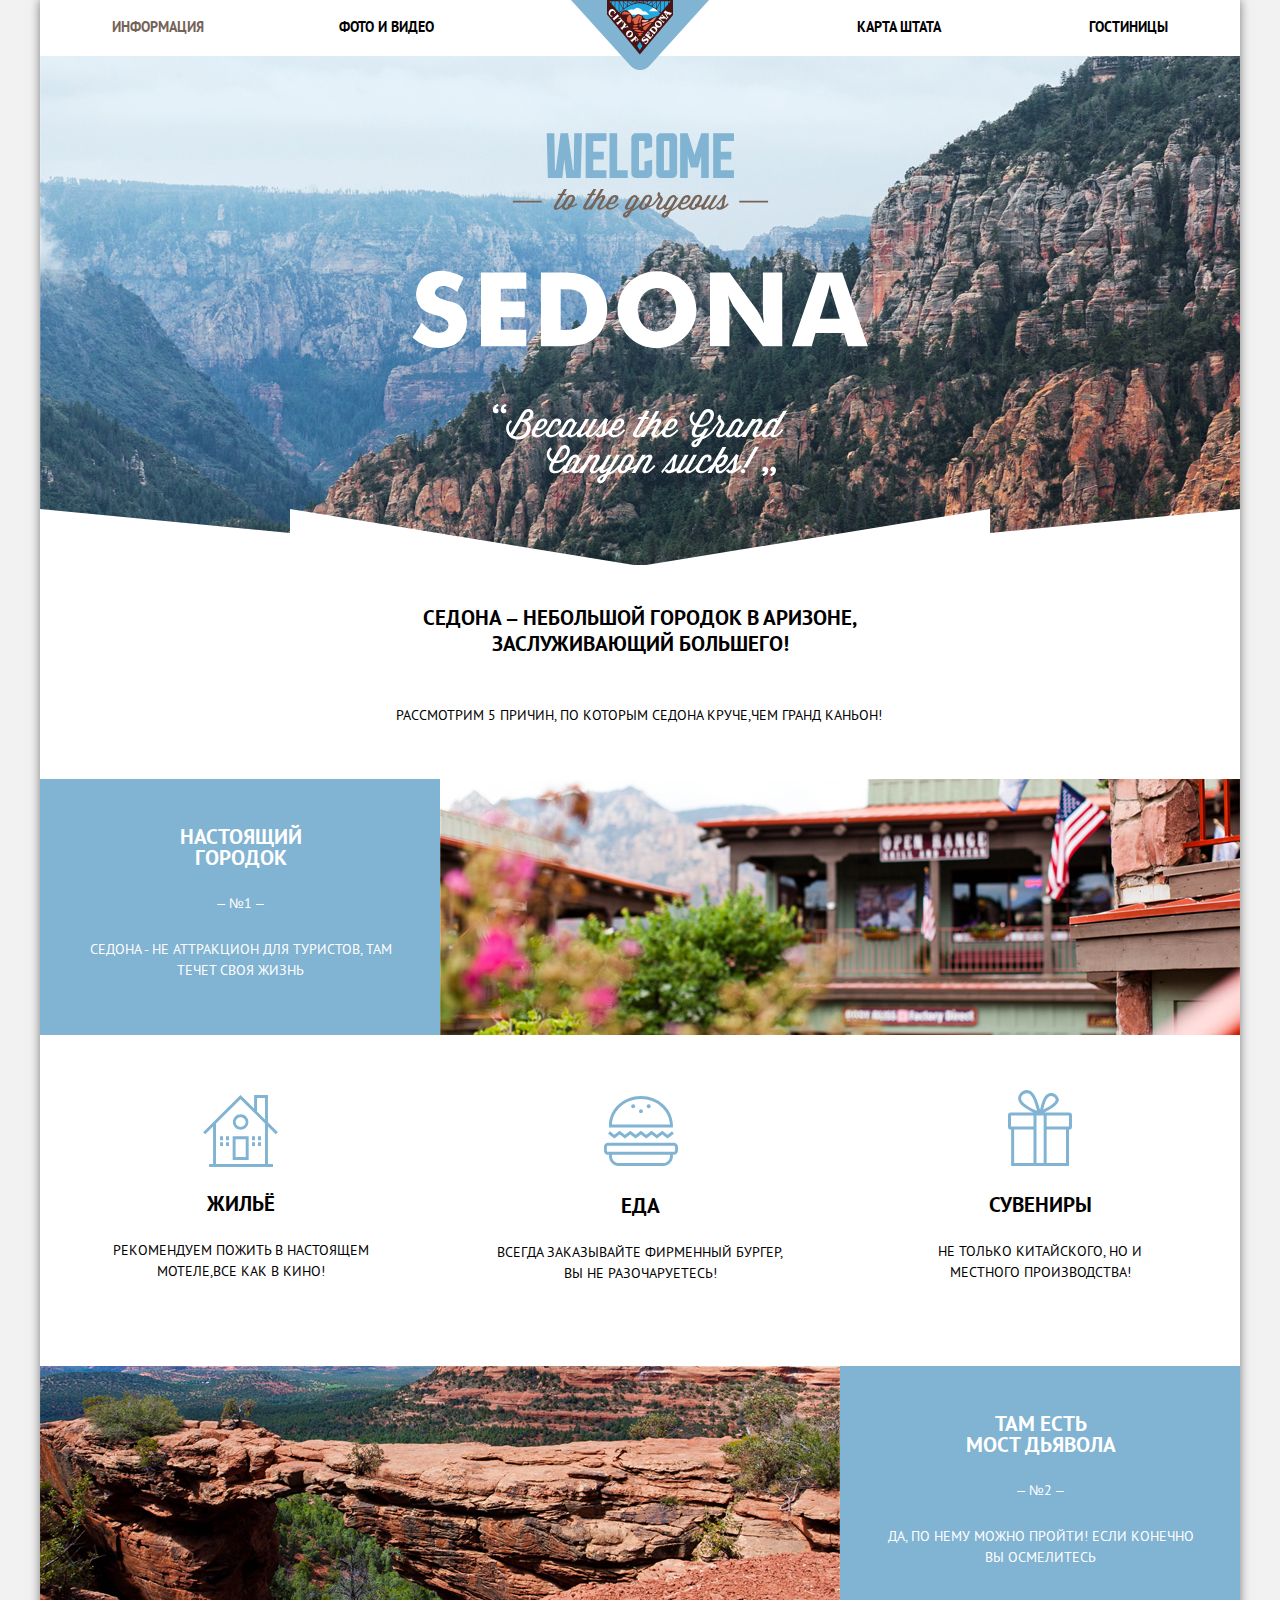
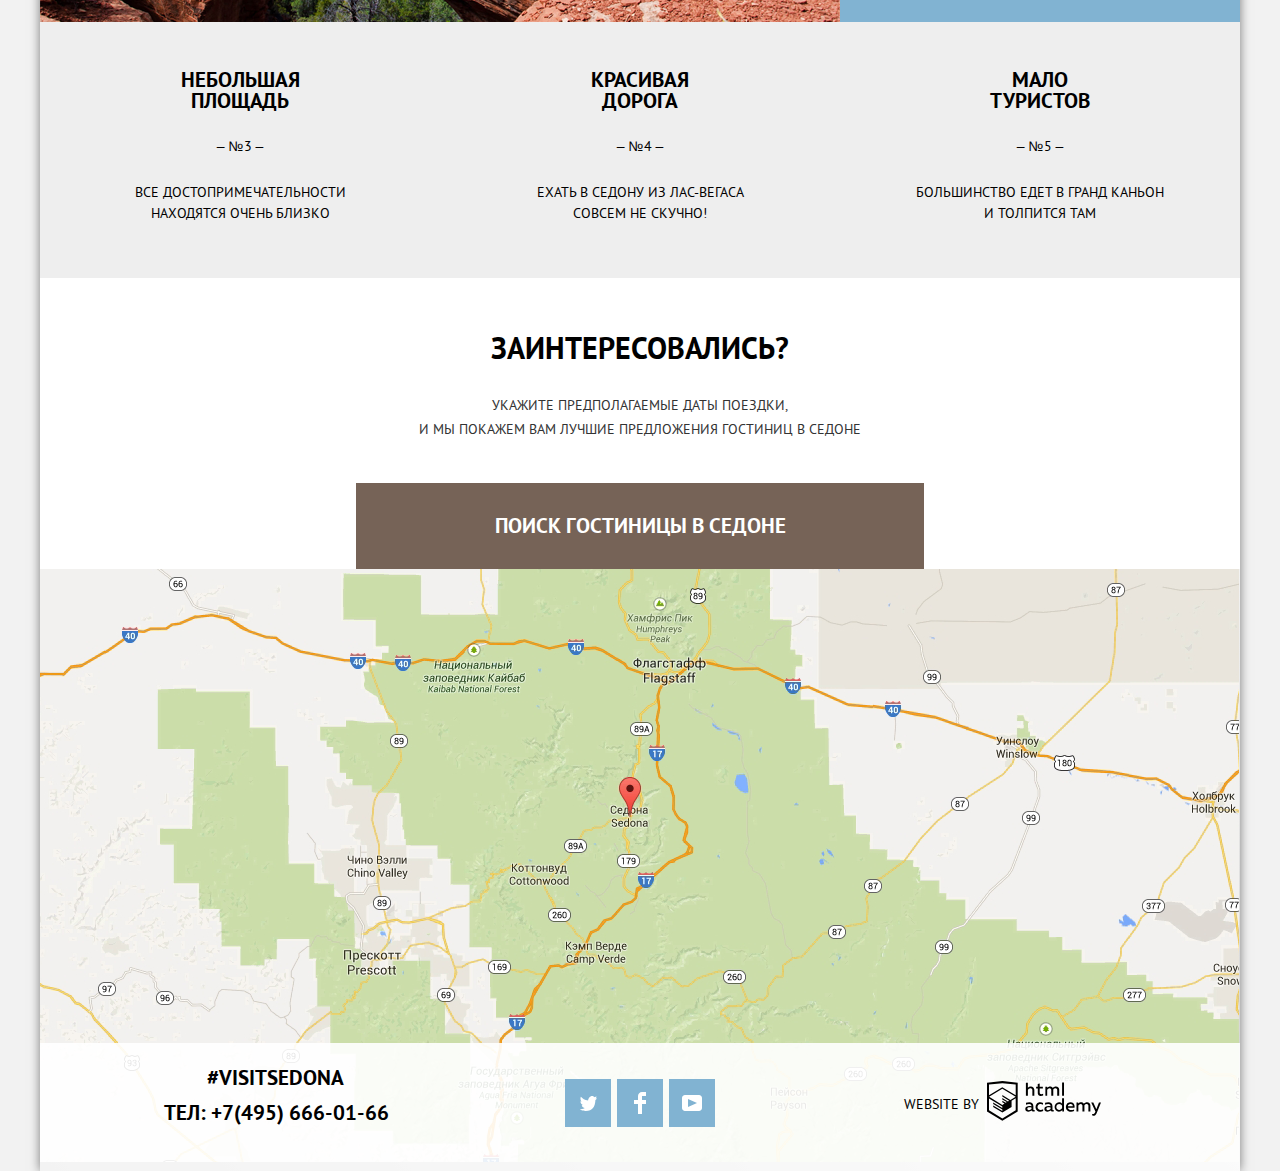
==== commit 350dde40: "Update №3 ко второй защите" ====
--- a/index.html
+++ b/index.html
@@ -161,7 +161,7 @@
       <div class="container">
         <div class="contacts">
           <p>#visitsedona</p>
-          <a href="tel:+74956660266" aria-label="Позвонить по телефону"> тел: +7(495) 666-02-66</a>
+          <a href="tel:+74956660166" aria-label="Позвонить по телефону"> тел: +7(495) 666-01-66</a>
         </div>
         <ul class="list social-networks-list">
           <li class="social-networks-item">
--- a/css/style.css
+++ b/css/style.css
@@ -484,7 +484,7 @@
 .index {
   z-index: 2;
 
-  margin-top: -120px;
+  margin-top: -128px;
 }
 
 .main-footer {
@@ -501,7 +501,7 @@
   flex-direction: column;
   align-items: flex-start;
   padding-top: 22px;
-  padding-bottom: 36px;
+  padding-bottom: 28px;
   padding-left: 124px;
 }
 
@@ -554,20 +554,20 @@
   align-items: center;
   justify-content: flex-end;
   padding-top: 37px;
-  padding-right: 140px;
-  padding-bottom: 42px;
+  padding-right: 138px;
+  padding-bottom: 34px;
 }
 
 .developer-text {
   margin: 0;
-  padding-bottom: 5px;
+  padding-bottom: 2px;
   font-weight: normal;
 }
 
 .developer-link {
   display: block;
   width: 115px;
-  margin-left: 6px;
+  margin-left: 8px;
 }
 
 .developer img {
@@ -644,12 +644,12 @@
   cursor: pointer;
 }
 
-.filter-list-item:focus {
-
-}
-
 .filter-checkbox {
   margin-right: 13px;
+}
+
+.filter-checkbox:focus + label {
+  opacity: 0.7;
 }
 
 .filter-list-item label {
@@ -1200,7 +1200,7 @@
 .hotel-item {
   display: flex;
   justify-content: flex-start;
-  padding-top: 27px;
+  padding-top: 29px;
   padding-right: 73px;
   padding-left: 73px;
   padding-bottom: 30px;
@@ -1216,9 +1216,13 @@
 }
 
 .hotel-info {
+  margin-top: -6px;
   margin-left: 29px;
 }
 
+.hotel-info h3 {
+  margin-bottom: 6px;
+}
 .hotel-item:last-child {
   border-bottom: 1px solid var(--basic-grey-line);
 }
@@ -1239,7 +1243,6 @@
   display: flex;
   flex-direction: column;
   align-items: flex-end;
-  margin-top: 2px;
   margin-left: auto;
 }
 
@@ -1260,7 +1263,7 @@
   max-width: 110px;
   padding-right: 10px;
   margin-top: 0;
-  margin-bottom: 16px;
+  margin-bottom: 15px;
 
   line-height: 21px;
 }
@@ -1305,7 +1308,7 @@
 .booking {
   display: block;
   padding-top: 3px;
-  padding-right: 16px;
+  padding-right: 18px;
   padding-bottom: 3px;
   padding-left: 16px;
   margin-top: auto;
